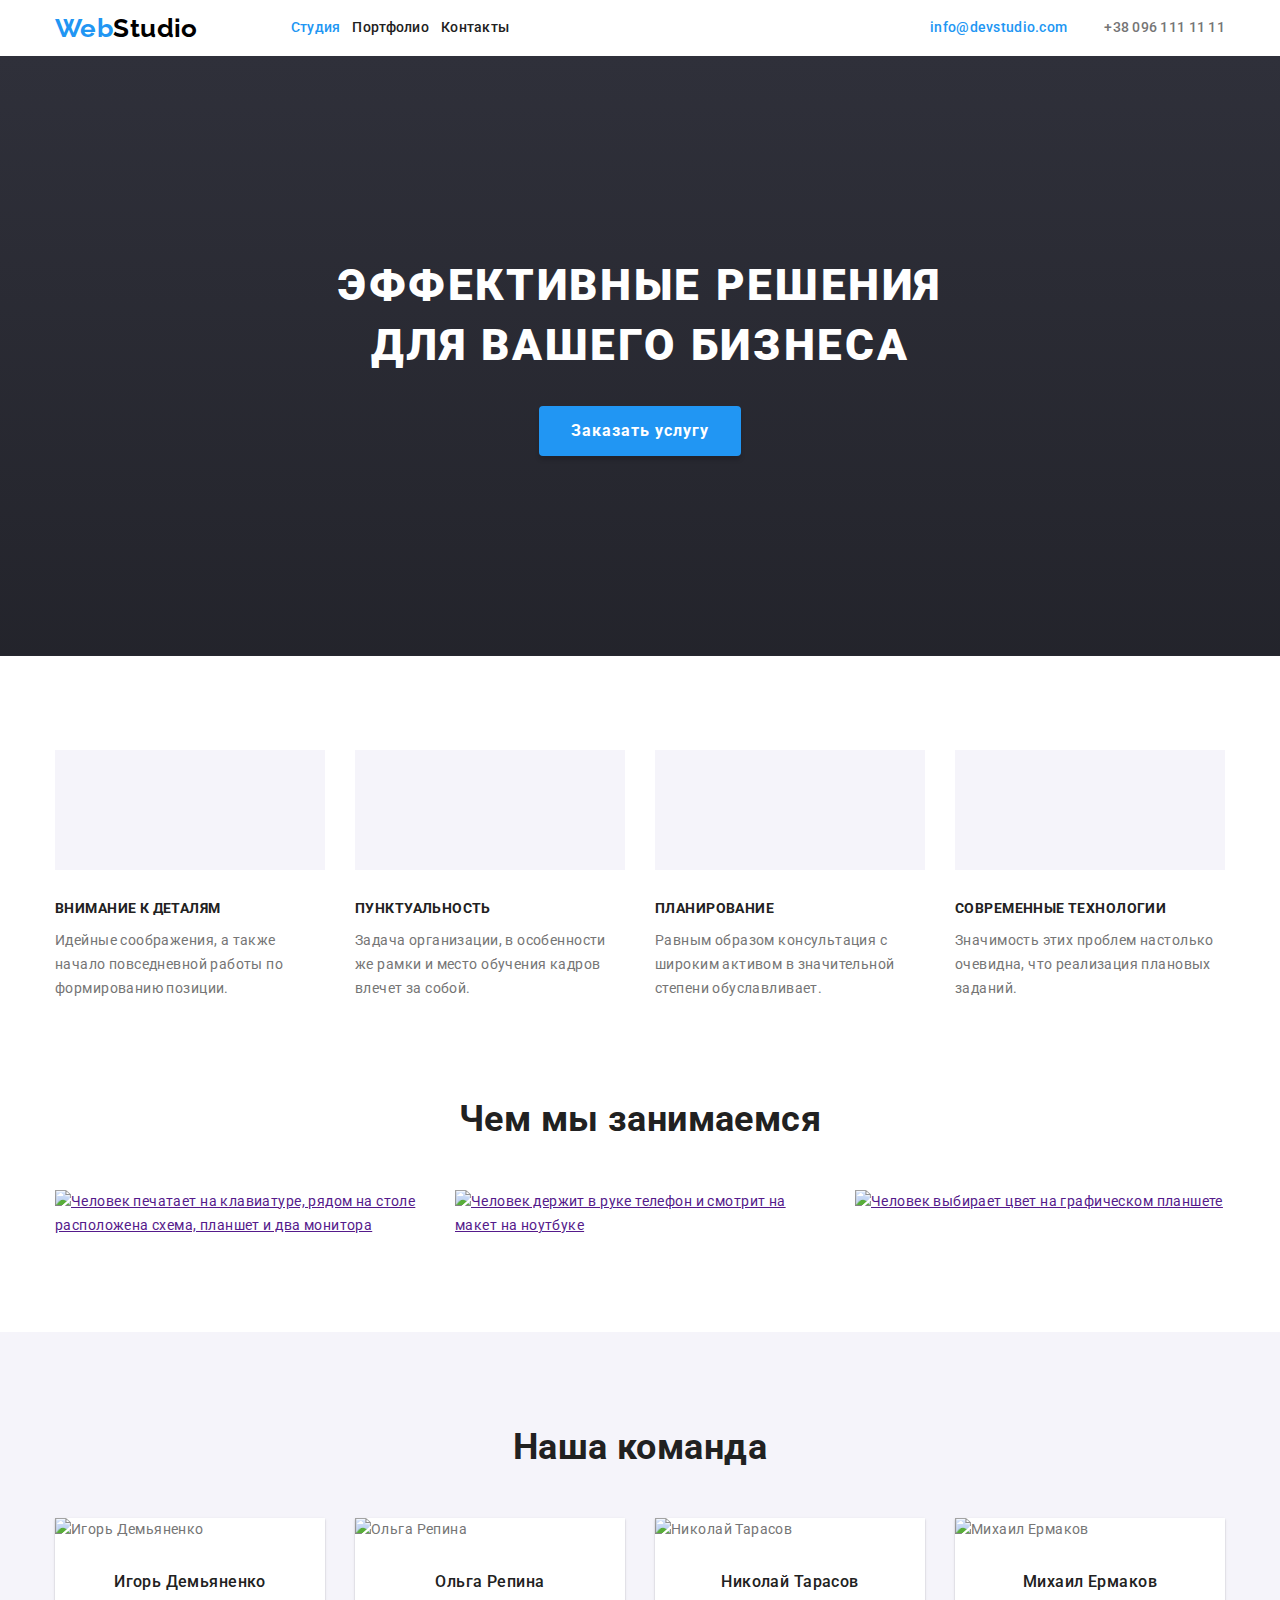
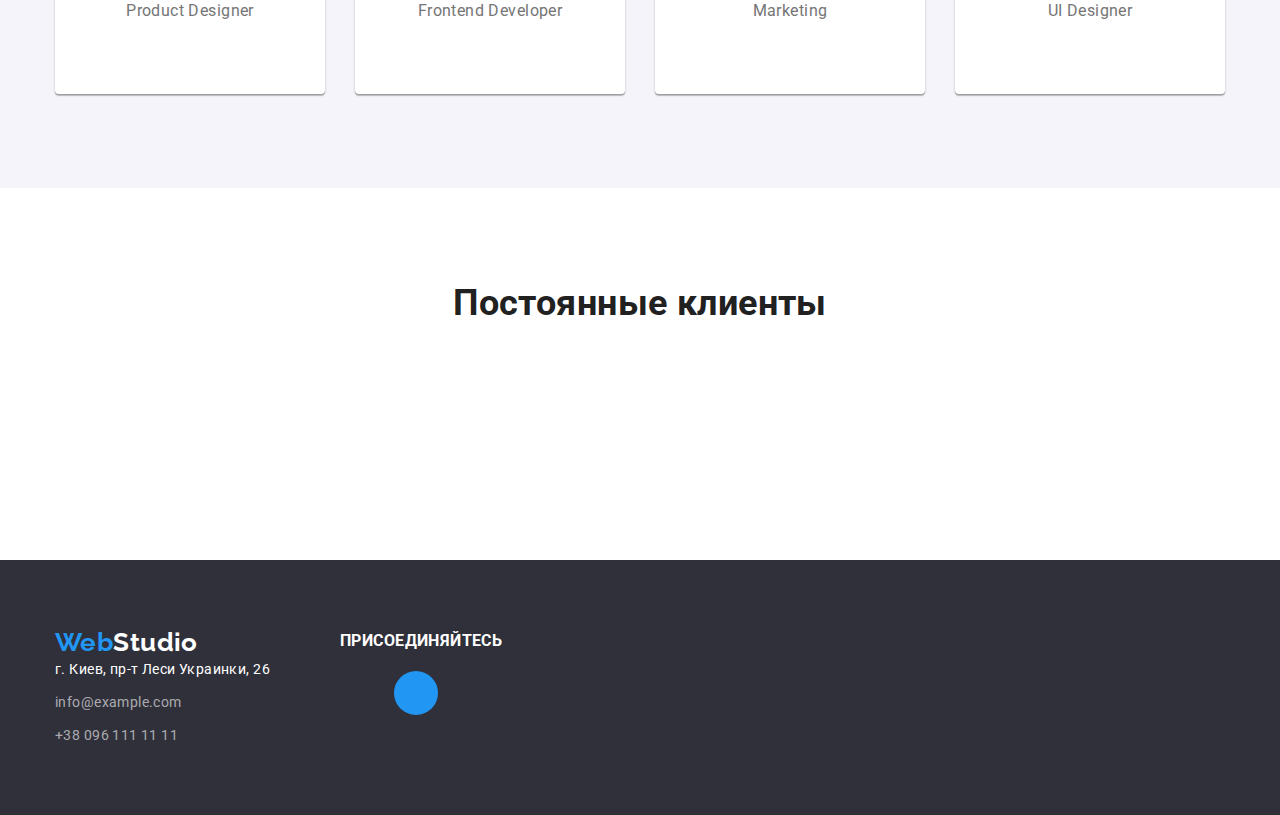
==== index.html @ 3643c411 "Переносит фиксы с 3дз" ====
<!DOCTYPE html>
<html lang="ru">
  <head>
    <meta charset="UTF-8" />
    <meta http-equiv="X-UA-Compatible" content="IE=edge" />
    <meta name="viewport" content="width=device-width, initial-scale=1.0" />
    <title>Главная</title>
    <link rel="preconnect" href="https://fonts.googleapis.com">
    <link rel="preconnect" href="https://fonts.gstatic.com" crossorigin>
    <link href="https://fonts.googleapis.com/css2?family=Raleway:wght@700&family=Roboto:wght@400;500;700;900&display=swap" rel="stylesheet"> 
    <link rel="stylesheet" href="https://cdnjs.cloudflare.com/ajax/libs/modern-normalize/1.1.0/modern-normalize.min.css">
    <link rel="stylesheet" href="./css/styles.css">
  </head>
  <body>
    <!-- Шапка -->
    <header>
      <div class="container">
        <nav class="header-nav v-centered">
          <a class="link logo" href="./">
            Web<span>Studio</span>
          </a>
          <ul class="site-nav v-centered list">
            <li><a class="link current" href="./index.html">Студия</a></li>
            <li><a class="link" href="./portfolio.html">Портфолио</a></li>
            <li><a class="link" href="">Контакты</a></li>
          </ul>

          <ul class="contacts v-centered list">
            <li class="centered current"><svg class="icon current" width="16" height="12"><use href="./images/icons.svg#envelope"></use></svg><a class="link current" href="mailto:info@devstudio.com">info@devstudio.com</a></li>
            <li class="centered"><svg class="icon" width="15" height="12"><use href="./images/icons.svg#smartphone"></use></svg><a class="link" href="tel:+380961111111">+38 096 111 11 11</a></li>
          </ul>
        </nav>
      </div>
    </header>
    <!-- Основная часть -->
    <main>
      <!-- Герой -->
      <section class="section hero">
          <h1 class="hero-title">Эффективные решения <br> для вашего бизнеса</h1>
          <button class="button primary" type="button">Заказать услугу</button>
      </section>
      <!-- Особенности -->
      <section class="section peculiarities">
        <div class="container">
          <h2 class="section-title visually-hidden">Особенности</h2>
          <ul class="list g-centered peculiarities-icons">
            <li class="item centered peculiarities-item"><svg class="icon" width="70" height="70"><use href="./images/icons.svg#antenna1"></use></svg></li>
            <li class="item centered peculiarities-item"><svg class="icon" width="70" height="70"><use href="./images/icons.svg#clock1"></use></svg></li>
            <li class="item centered peculiarities-item"><svg class="icon" width="70" height="70"><use href="./images/icons.svg#diagram1"></use></svg></li>
            <li class="item centered peculiarities-item"><svg class="icon" width="70" height="70"><use href="./images/icons.svg#astronaut1"></use></svg></li>
          </ul>
          <ul class="list g-centered">
            <li class="item peculiarities-item">
              <h3 class="title peculiarities-title">Внимание к деталям</h3>
              <p>Идейные соображения, а также начало повседневной работы по формированию позиции.</p>
            </li>
            <li class="item peculiarities-item">
              <h3 class="title peculiarities-title">Пунктуальность</h3>
              <p>
                Задача организации, в особенности же рамки и место обучения кадров влечет за собой.
              </p>
            </li>
            <li class="item peculiarities-item">
              <h3 class="title peculiarities-title">Планирование</h3>
              <p>
                Равным образом консультация с широким активом в значительной степени обуславливает.
              </p>
            </li>
            <li class="item peculiarities-item">
              <h3 class="title peculiarities-title">Современные технологии</h3>
              <p>Значимость этих проблем настолько очевидна, что реализация плановых заданий.</p>
            </li>
          </ul>
        </div>
      </section>
      <!-- Примеры работ -->
      <section class="section samples">
        <div class="container">
          <h2 class="section-title">Чем мы занимаемся</h2>
          <ul class="list g-centered samples-list">
            <li class="item samples-item">
              <a href="">
                <img class="img"
                  src="./images/work1.jpg"
                  alt="Человек печатает на клавиатуре, рядом на столе расположена схема, планшет и два монитора"
                  width="370"
                />
              </a>
            </li>
            <li class="item samples-item">
              <a href="">
                <img class="img"
                  src="./images/work2.jpg"
                  alt="Человек держит в руке телефон и смотрит на макет на ноутбуке"
                  width="370"
                />
              </a>
            </li>
            <li class="item samples-item">
              <a href="">
                <img class="img"
                  src="./images/work3.jpg"
                  alt="Человек выбирает цвет на графическом планшете"
                  width="370"
                />
              </a>
            </li>
          </ul>
        </div>
      </section>
      <!-- Наша команда -->
      <section class="section command">
        <div class="container">
          <h2 class="section-title">Наша команда</h2>
          <ul class="list g-centered command-list">
            <li class="item command-item">
              <a class="link" href="">
                <img class="img" src="./images/product_designer.jpg" alt="Игорь Демьяненко" width="270" />
                <div class="command-description-container">
                  <h3 class="title command-name">Игорь Демьяненко</h3>
                  <p class="command-role" lang="en">Product Designer</p>
                </div>
              </a>
              <ul class="list g-centered list-social">
                <li class="item-social centered"><svg class="icon" width="20" height="20"><use href="./images/icons.svg#instagram1"></use></svg></li>
                <li class="item-social centered"><svg class="icon" width="20" height="20"><use href="./images/icons.svg#twitter1"></use></svg></li>
                <li class="item-social centered"><svg class="icon" width="20" height="20"><use href="./images/icons.svg#facebook1"></use></svg></li>
                <li class="item-social centered"><svg class="icon" width="20" height="20"><use href="./images/icons.svg#linkedin1"></use></svg></li>
              </ul>
            </li>
            <li class="item command-item">
              <a class="link" href="">
                <img class="img" src="./images/frontend_developer.jpg " alt="Ольга Репина" width="270" />
                <div class="command-description-container">
                  <h3 class="title command-name">Ольга Репина</h3>
                  <p class="command-role" lang="en">Frontend Developer</p>
                </div>
              </a>
              <ul class="list g-centered list-social">
                <li class="item-social centered"><svg class="icon" width="20" height="20"><use href="./images/icons.svg#instagram1"></use></svg></li>
                <li class="item-social centered"><svg class="icon" width="20" height="20"><use href="./images/icons.svg#twitter1"></use></svg></li>
                <li class="item-social centered"><svg class="icon" width="20" height="20"><use href="./images/icons.svg#facebook1"></use></svg></li>
                <li class="item-social centered"><svg class="icon" width="20" height="20"><use href="./images/icons.svg#linkedin1"></use></svg></li>
              </ul>
            </li>
            <li class="item command-item">
              <a class="link" href="">
                <img class="img" src="./images/marketing.jpg" alt="Николай Тарасов" width="270" />
                <div class="command-description-container">
                  <h3 class="title command-name">Николай Тарасов</h3>
                  <p class="command-role" lang="en">Marketing</p>
                </div>
              </a>
              <ul class="list g-centered list-social">
                <li class="item-social centered"><svg class="icon" width="20" height="20"><use href="./images/icons.svg#instagram1"></use></svg></li>
                <li class="item-social centered"><svg class="icon" width="20" height="20"><use href="./images/icons.svg#twitter1"></use></svg></li>
                <li class="item-social centered"><svg class="icon" width="20" height="20"><use href="./images/icons.svg#facebook1"></use></svg></li>
                <li class="item-social centered"><svg class="icon" width="20" height="20"><use href="./images/icons.svg#linkedin1"></use></svg></li>
              </ul>
            </li>
            <li class="item command-item">
              <a class="link" href="">
                <img class="img" src="./images/ui_designer.jpg" alt="Михаил Ермаков" width="270" />
                <div class="command-description-container">
                  <h3 class="title command-name">Михаил Ермаков</h3>
                  <p class="command-role" lang="en">UI Designer</p>
                </div>
              </a>
              <ul class="list g-centered list-social">
                <li class="item-social centered"><svg class="icon" width="20" height="20"><use href="./images/icons.svg#instagram1"></use></svg></li>
                <li class="item-social centered"><svg class="icon" width="20" height="20"><use href="./images/icons.svg#twitter1"></use></svg></li>
                <li class="item-social centered"><svg class="icon" width="20" height="20"><use href="./images/icons.svg#facebook1"></use></svg></li>
                <li class="item-social centered"><svg class="icon" width="20" height="20"><use href="./images/icons.svg#linkedin1"></use></svg></li>
              </ul>
            </li>
          </ul>
        </div>
      </section>
      <!-- Постоянные клиенты -->
      <section class="section">
        <div class="container">
          <h2 class="section-title">Постоянные клиенты</h2>
          <ul class="list g-centered clients-list">
            <li class="item centered clients-item"><svg class="icon" width="106" height="60"><use href="./images/icons.svg#client1"></use></svg></li>
            <li class="item centered clients-item"><svg class="icon" width="106" height="60"><use href="./images/icons.svg#client2"></use></svg></li>
            <li class="item centered clients-item"><svg class="icon" width="106" height="60"><use href="./images/icons.svg#client3"></use></svg></li>
            <li class="item centered clients-item"><svg class="icon" width="106" height="60"><use href="./images/icons.svg#client4"></use></svg></li>
            <li class="item centered clients-item"><svg class="icon" width="106" height="60"><use href="./images/icons.svg#client5"></use></svg></li>
            <li class="item centered clients-item"><svg class="icon" width="106" height="60"><use href="./images/icons.svg#client6"></use></svg></li>
          </ul>
        </div>
      </section>
    </main>
    <!-- Футер -->
    <footer class="footer">
      <div class="container v-centered no-padding">
        <div class="address-block">
        <a class="logo logo-footer link" href="./">
          Web<span>Studio</span>
        </a>
        <address class="address">
          <ul class="list address-list">
            <li class="address-item"><a class="link link-footer-primary" href="https://goo.gl/maps/P5hhrZKVmuoFHLja6" target="_blank" rel="noopener noreferrer">г. Киев, пр-т Леси Украинки, 26</a></li>
            <li class="address-item"><a class="link link-footer" href="mailto:info@example.com">info@example.com</a></li>
            <li class="address-item"><a class="link link-footer" href="tel:+380961111111">+38 096 111 11 11</a></li>
          </ul>
        </address>
      </div>
      <div class="social-block">
        <h3 class="title-social">Присоединяйтесь</h3>
        <ul class="list g-centered list-social">
          <li class="item-social centered"><svg class="icon" width="20" height="20"><use href="./images/icons.svg#instagram1"></use></svg></li>
          <li class="item-social centered current"><svg class="icon" width="20" height="20"><use href="./images/icons.svg#twitter1"></use></svg></li>
          <li class="item-social centered"><svg class="icon" width="20" height="20"><use href="./images/icons.svg#facebook1"></use></svg></li>
          <li class="item-social centered"><svg class="icon" width="20" height="20"><use href="./images/icons.svg#linkedin1"></use></svg></li>
        </ul>
      </div>
      </div>
    </footer>
  </body>
</html>
---- css/styles.css ----
/* Common */

:root {
  --primary-text-color: #757575;
  --accent-color: #2196F3;
  --primary-black-color: #000000;
  --primary-white-color: #ffffff;
  --hero-bg-color: #2F303A;
  --secondary-white-color:#F5F4FA;
  --common-title-color: #212121;
  --header-border-color: #ECECEC;
  --works-border-color: #EEEEEE;
  --footer-color: #2F303A;
  --footer-hyperlink-color:rgba(255, 255, 255, 0.6);

  --logo-font-size:26px;
  --primary-font-size:14px;
  --portfolio-font-size:16px;
  --first-title-size:44px;
  --secondary-title-size:36px;
  --portfolio-title-size:18px;
  --title-line-height:1.17;
}

body {
  background-color: #E5E5E5;
  color: var(--primary-text-color);

  font-family: Roboto, sans-serif;
  font-size: var(--primary-font-size);
  line-height: 1.71;
  font-weight: 400;
  font-style: normal;
  letter-spacing: 0.03em;
  box-sizing: border-box;
}

header {
  background-color: var(--primary-white-color);
}

.visually-hidden {
  position: absolute;
  white-space: nowrap;
  width: 1px;
  height: 1px;
  overflow: hidden;
  border: 0;
  padding: 0;
  clip: rect(0 0 0 0);
  clip-path: inset(50%);
  margin: -1px;
}

.g-centered{
  display: flex;
  justify-content: center;
}

.v-centered{
  display: flex;
  align-items: center;
}

.centered{
  display: flex;
  align-items: center;
  justify-content: center;
}

.list {
  padding: 0;
  margin: 0;
  list-style: none;
}

.img{
  display: block;
}

.container {
  margin-left: auto;
  margin-right: auto;
  width: 1200px;
  padding-left: 15px;
  padding-right: 15px;
}

.link {
  text-decoration: none;
  color: inherit;
  letter-spacing: inherit;
}

p{
  padding: 0;
  margin: 0;
}

.icon{
  fill: currentColor;
}

/* Button */

.button {
  text-decoration: none;
  text-align: center;
  cursor: pointer;
  border: none;
  letter-spacing: inherit;
}

.button.primary {
  color: var(--primary-white-color);
  background-color: var(--accent-color);
}

.button.primary:hover {
  color: var(--common-title-color);
  background-color: var(--secondary-white-color);
}

.button.secondary {
  color: var(--common-title-color);
  background-color: var(--secondary-white-color);
}

.button.secondary:hover {
  color: var(--primary-white-color);
  background-color: var(--accent-color);
}

/* Logo */

.logo {
  font-size: var(--logo-font-size);
  font-family: Raleway;
  font-weight: 700;
  line-height: 1.19;
}

.logo.link {
  color: var(--accent-color);
}

.logo>span {
  color: var(--primary-black-color);
}

/* Site nav */

.header{
  background-color: var(--primary-white-color);
  border-bottom: 1px solid var(--header-border-color);
}

.site-nav{
  margin-left: 93px;
}

.contacts{
  margin-left: auto;
}

.contacts .link{
  margin-left: 10px;
}

.contacts li:hover{
  color: var(--accent-color);
}

.contacts li.current {
  color: var(--accent-color);
}

.contacts li.current:hover {
  color: var(--primary-text-color);
}

.site-nav .link,
.contacts .link{
  display: block;
  padding-top: 20px;
  padding-bottom: 20px;

  font-weight: 500;
  line-height: 1.14;
  letter-spacing: 0.02em;
}

.contacts li + li, .site-nav li + li {
  margin-left: 12px;
}


.site-nav .link{
  color: var(--common-title-color);
}

.contacts .link{
  color: var(--primary-text-color);
  letter-spacing: 0.02em;
}

.header-nav .link:hover,.header-nav .link:focus {
  color: var(--accent-color);
}

.link.current {
  color: var(--accent-color);
}

.site-nav .link.current:hover {
  color: var(--common-title-color);
}

.contacts .link.current:hover {
  color: var(--primary-text-color);
}

/* Section */

.title{
  margin: 0;
}

.section-title {
  margin-top: 0;
  margin-bottom: 50px;

  color: var(--common-title-color);
  font-weight: 700;
  font-size: var(--secondary-title-size);
  line-height: 1.17;
  text-align: center;
  letter-spacing: inherit;
}

.section{
  background-color: var(--primary-white-color);
  margin-top: 0;
  padding: 94px 0;
}

.section .item+.item{
  margin-left: 30px;
}


/* Hero */

.hero{
  padding: 200px 0;
  background-color: var(--hero-bg-color);
  text-align: center;
  background-image: linear-gradient(
    rgba(47, 48, 58, 0.4),
    rgba(0, 0, 0, 0.25)
  ),
  url("../images/hero_img.jpg");
  background-repeat: no-repeat;
  background-position: center;
  background-size: cover;
  box-shadow: 0px 4px 4px rgba(0, 0, 0, 0.25);
}

.hero-title {
  margin: 0 auto 30px auto;
  width: 696px;
  color: var(--primary-white-color);
  font-weight: 900;
  font-size: var(--first-title-size);
  line-height: 1.36;
  letter-spacing: 0.06em;
  text-transform: uppercase;
}

.hero .button{
  padding: 10px 32px;
  font-weight: 700;
  font-size: 16px;
  line-height: 1.87;
  letter-spacing: 0.06em;

  box-shadow: 0px 4px 4px rgba(0, 0, 0, 0.15);
  border-radius: 4px;
}

/* Peculiarities */

.peculiarities{
  padding-bottom: 0;
}

.peculiarities-item{
  width: 270px;
}

.peculiarities-title{
  margin-bottom: 10px;

  color: var(--common-title-color);
  font-weight: 700;
  font-size: var(--primary-font-size);
  line-height: 1.17;
  text-transform: uppercase;
}

.peculiarities-item p{
  padding: 3px 0;
}

.peculiarities-icons>.peculiarities-item{
  background-color: var(--secondary-white-color);
  height: 120px;
  margin-bottom: 30px;
}

.peculiarities-icons .icon{
  fill: var(--common-title-color);
}


/* Samples */

.samples-item{
  width: 370px;
}

/* Command */

.command{
  background-color: var(--secondary-white-color);
}

.command-item{
  width: 270px;
  background-color: var(--primary-white-color);
  box-shadow: 0px 1px 3px rgba(0, 0, 0, 0.12), 0px 1px 1px rgba(0, 0, 0, 0.14), 0px 2px 1px rgba(0, 0, 0, 0.2);
  border-radius: 0px 0px 4px 4px;
}

.command-description-container{
  margin: 30px auto;
}

.command-name{
  margin-bottom: 10px;
  color: var(--common-title-color);
  font-weight: 500;
}

.command-name, .command-role{
  font-size: 16px;
  line-height: 1.19;
  text-align: center;
}

/* Clients */

.clients-item{
  width: 170px;
  height: 92px;
  border: 1px solid var(--svg-social-color);
}

.clients-item:hover{
  border: 1px solid var(--accent-color);
  color: var(--accent-color);
}

/* Footer */

.footer{
  background-color: var(--footer-color);
}

.address-block{
  margin: 60px 0;
}

.address{
  color: var(--primary-white-color);
  font-style: inherit;
}

.address-item:not(:last-child) {  
  margin-bottom: 9px;
}

.link-footer{
  color: var(--footer-hyperlink-color);
  letter-spacing: inherit;
}

.link-footer:hover,.link-footer:focus {
  color: var(--accent-color);
}

.logo-footer{
  display: block;
}

.logo-footer>span{
  color: var(--primary-white-color);
}

.social-block{
  margin: 72px 0 100px 70px;
}

/* Portfolio */

/* Works */

.works-nav{
  margin-bottom: 50px;
}

.works-nav-item + .works-nav-item {
  margin-left: 8px;
}

.works-nav .button {
  padding: 6px 22px;
  font-weight: 500;
  font-size: var(--portfolio-font-size);
  line-height: 1.62;
}

.works-nav .button:hover,.works-nav .button:focus {
  box-shadow: 0px 3px 1px rgba(0, 0, 0, 0.1), 0px 1px 2px rgba(0, 0, 0, 0.08), 0px 2px 2px rgba(0, 0, 0, 0.12);
  border-radius: 4px;
}

.works-list{
  display: flex;
  flex-wrap: wrap;
  margin: -15px;
}

.works-sample{
  margin: 15px;
  width: 370px;
  border-bottom: 1px solid var(--primary-text-color);
}

.works-sample:hover{
  box-shadow: 0px 1px 1px rgba(0, 0, 0, 0.12), 0px 4px 4px rgba(0, 0, 0, 0.06), 1px 4px 6px rgba(0, 0, 0, 0.16);
}

.works-description-container{
  padding: 20px 24px;
  border: 1px solid var(--works-border-color);
}

.works-name {
  margin: 0;
  color: var(--common-title-color);
  font-weight: 700;
  font-size: var(--portfolio-title-size);
  line-height: 2;
  letter-spacing: 0.06em;
}

.works-type{
  color: var(--primary-text-color);
  font-size: var(--portfolio-font-size);
  line-height: 1.88;
  letter-spacing: inherit;
}

/* Social */

.title-social{
  font-size: (--primary-font-size);
  font-weight: 700;
  line-height: 1.14;
  text-transform: uppercase;
  color: var(--primary-white-color);
  margin-top: 0;
  margin-bottom: 20px;
}

.item-social+.item-social{
  margin-left: 10px;
}

.item-social{
  width: 44px;
  height: 44px;
  border-radius: 50%;
}

.footer .item-social{
  background-color: var(--svg-footer-color);
  color: var(--primary-white-color);
}

.command .item-social{
  color: var(--svg-social-color);
}

.item-social:hover{
  background: var(--accent-color);
  color: var(--primary-white-color);
}

.item-social.current{
  background: var(--accent-color);
}

.item-social.current:hover{
  background: var(--svg-footer-color);
}
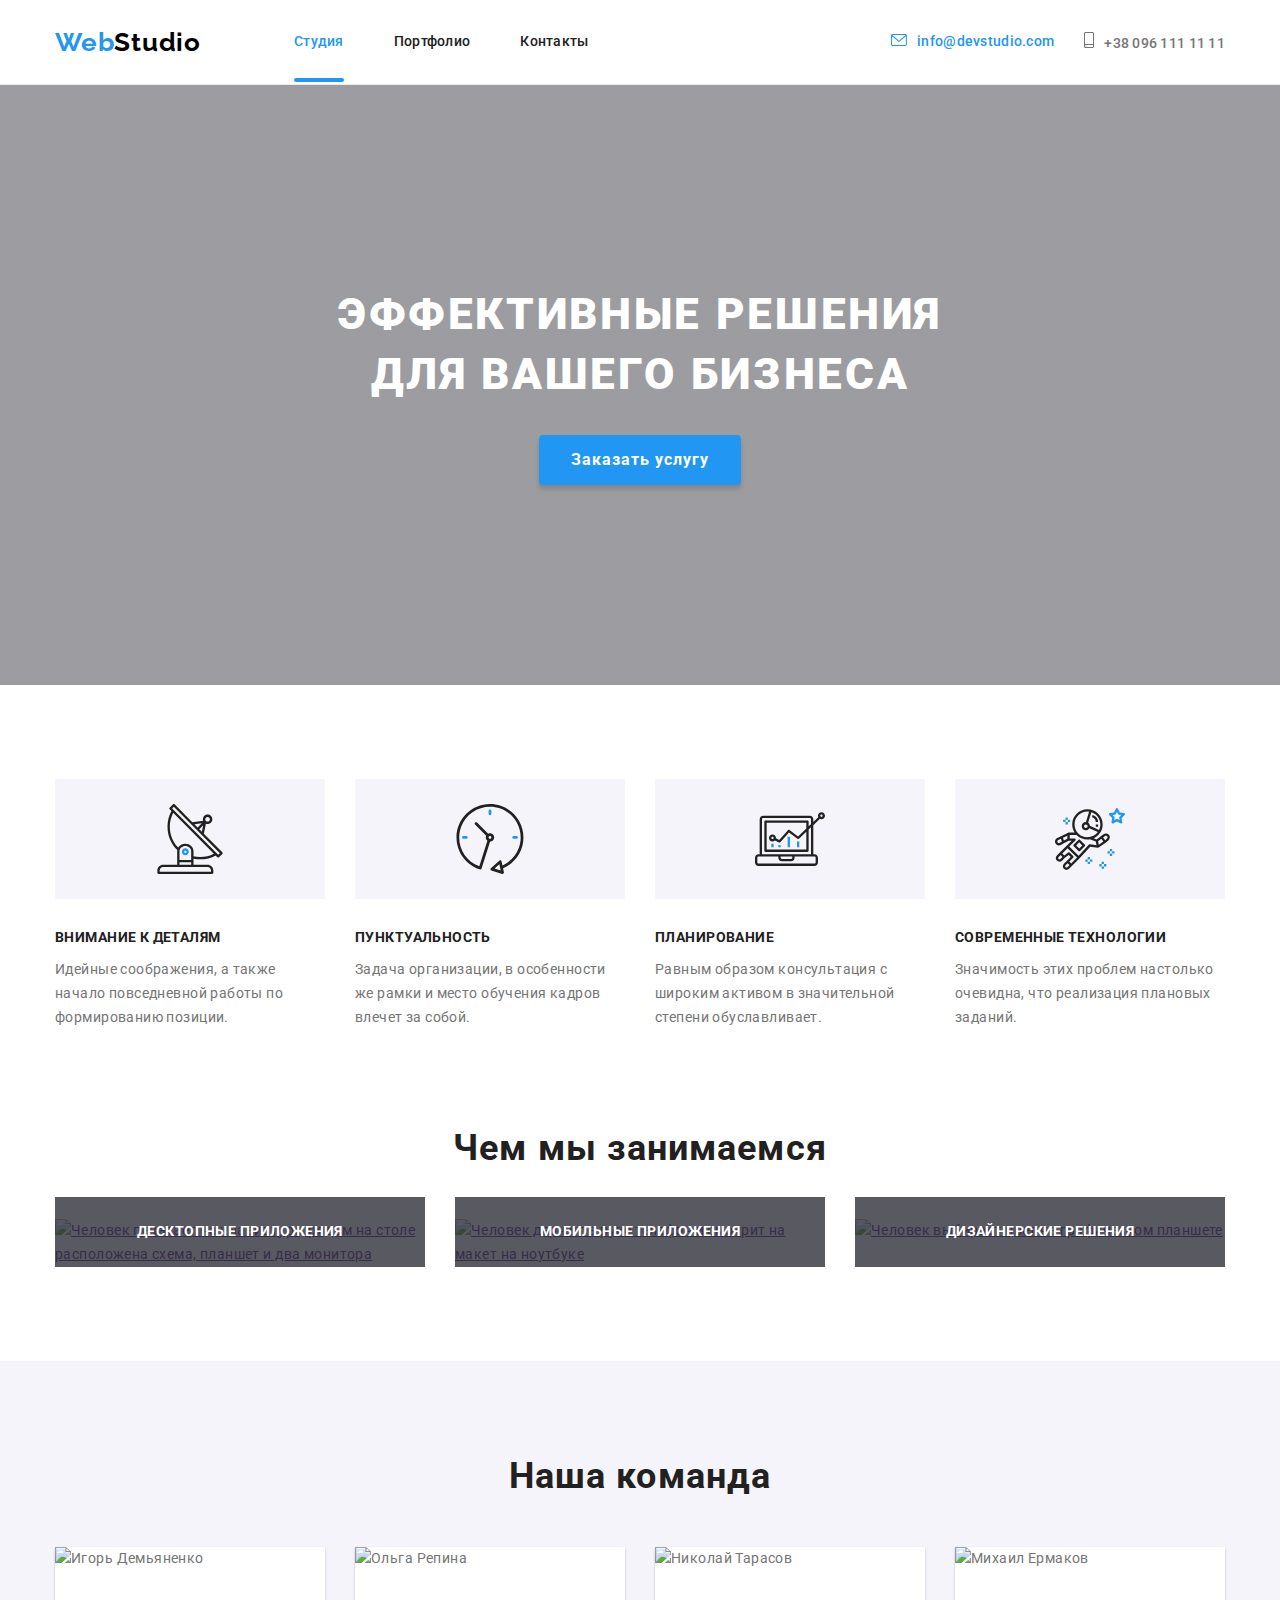
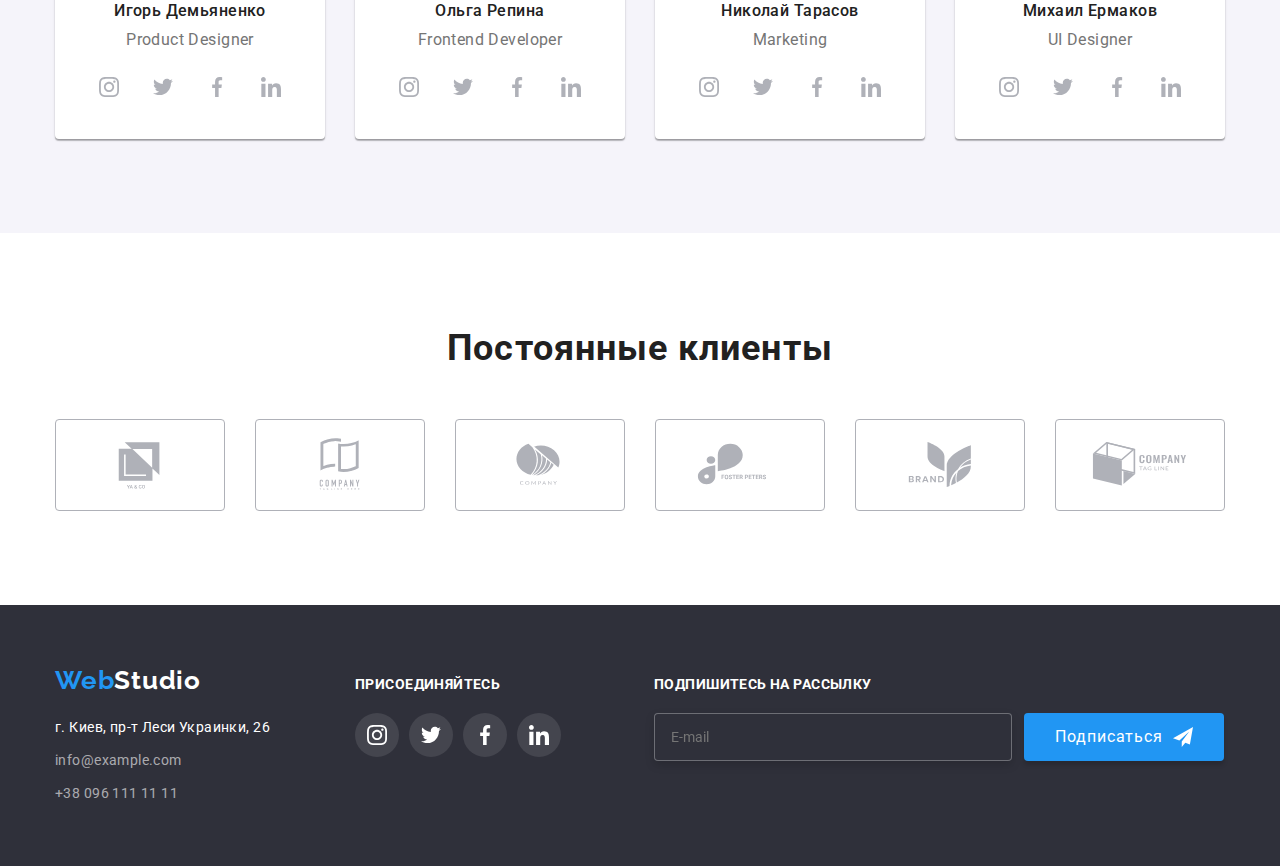
==== commit 81e4d93d: "Добавляет форму модального окна" ====
--- a/index.html
+++ b/index.html
@@ -5,29 +5,58 @@
     <meta http-equiv="X-UA-Compatible" content="IE=edge" />
     <meta name="viewport" content="width=device-width, initial-scale=1.0" />
     <title>Главная</title>
-    <link rel="preconnect" href="https://fonts.googleapis.com">
-    <link rel="preconnect" href="https://fonts.gstatic.com" crossorigin>
-    <link href="https://fonts.googleapis.com/css2?family=Raleway:wght@700&family=Roboto:wght@400;500;700;900&display=swap" rel="stylesheet"> 
-    <link rel="stylesheet" href="https://cdnjs.cloudflare.com/ajax/libs/modern-normalize/1.1.0/modern-normalize.min.css">
-    <link rel="stylesheet" href="./css/styles.css">
+    <link rel="preconnect" href="https://fonts.googleapis.com" />
+    <link rel="preconnect" href="https://fonts.gstatic.com" crossorigin />
+    <link
+      href="https://fonts.googleapis.com/css2?family=Raleway:wght@700&family=Roboto:wght@400;500;700;900&display=swap"
+      rel="stylesheet"
+    />
+    <link
+      rel="stylesheet"
+      href="https://cdnjs.cloudflare.com/ajax/libs/modern-normalize/1.1.0/modern-normalize.min.css"
+    />
+    <link rel="stylesheet" href="./css/styles.css" />
+    <link rel="stylesheet" href="./css/modal.css" />
   </head>
   <body>
     <!-- Шапка -->
-    <header>
+    <header class="header">
       <div class="container">
         <nav class="header-nav v-centered">
-          <a class="link logo" href="./">
-            Web<span>Studio</span>
-          </a>
+          <a class="link logo" href="./"> Web<span>Studio</span> </a>
           <ul class="site-nav v-centered list">
-            <li><a class="link current" href="./index.html">Студия</a></li>
-            <li><a class="link" href="./portfolio.html">Портфолио</a></li>
-            <li><a class="link" href="">Контакты</a></li>
+            <li class="site-nav-item">
+              <a class="link site-nav-link current" href="./index.html"
+                >Студия</a
+              >
+            </li>
+            <li class="site-nav-item">
+              <a class="link site-nav-link" href="./portfolio.html"
+                >Портфолио</a
+              >
+            </li>
+            <li class="site-nav-item">
+              <a class="link site-nav-link" href="">Контакты</a>
+            </li>
           </ul>
 
           <ul class="contacts v-centered list">
-            <li class="centered current"><svg class="icon current" width="16" height="12"><use href="./images/icons.svg#envelope"></use></svg><a class="link current" href="mailto:info@devstudio.com">info@devstudio.com</a></li>
-            <li class="centered"><svg class="icon" width="15" height="12"><use href="./images/icons.svg#smartphone"></use></svg><a class="link" href="tel:+380961111111">+38 096 111 11 11</a></li>
+            <li class="centered current">
+              <a
+                class="link contacts-link current"
+                href="mailto:info@devstudio.com"
+                ><svg class="icon current" width="16" height="12">
+                  <use href="./images/icons.svg#envelope"></use></svg
+                ><span>info@devstudio.com</span></a
+              >
+            </li>
+            <li class="centered">
+              <a class="link contacts-link" href="tel:+380961111111"
+                ><svg class="icon" width="10" height="16">
+                  <use href="./images/icons.svg#smartphone"></use></svg
+                ><span>+38 096 111 11 11</span></a
+              >
+            </li>
           </ul>
         </nav>
       </div>
@@ -36,39 +65,66 @@
     <main>
       <!-- Герой -->
       <section class="section hero">
-          <h1 class="hero-title">Эффективные решения <br> для вашего бизнеса</h1>
-          <button class="button primary" type="button">Заказать услугу</button>
+        <h1 class="hero-title">
+          Эффективные решения <br />
+          для вашего бизнеса
+        </h1>
+        <button class="button primary" type="button" data-modal-open>
+          Заказать услугу
+        </button>
       </section>
       <!-- Особенности -->
       <section class="section peculiarities">
         <div class="container">
           <h2 class="section-title visually-hidden">Особенности</h2>
-          <ul class="list g-centered peculiarities-icons">
-            <li class="item centered peculiarities-item"><svg class="icon" width="70" height="70"><use href="./images/icons.svg#antenna1"></use></svg></li>
-            <li class="item centered peculiarities-item"><svg class="icon" width="70" height="70"><use href="./images/icons.svg#clock1"></use></svg></li>
-            <li class="item centered peculiarities-item"><svg class="icon" width="70" height="70"><use href="./images/icons.svg#diagram1"></use></svg></li>
-            <li class="item centered peculiarities-item"><svg class="icon" width="70" height="70"><use href="./images/icons.svg#astronaut1"></use></svg></li>
-          </ul>
           <ul class="list g-centered">
             <li class="item peculiarities-item">
-              <h3 class="title peculiarities-title">Внимание к деталям</h3>
-              <p>Идейные соображения, а также начало повседневной работы по формированию позиции.</p>
+              <div class="item centered peculiarities-icon-container">
+                <svg class="icon" width="70" height="70">
+                  <use href="./images/icons.svg#antenna1"></use>
+                </svg>
+              </div>
+              <h3 class="peculiarities-title">Внимание к деталям</h3>
+              <p>
+                Идейные соображения, а также начало повседневной работы по
+                формированию позиции.
+              </p>
             </li>
             <li class="item peculiarities-item">
-              <h3 class="title peculiarities-title">Пунктуальность</h3>
+              <div class="item centered peculiarities-icon-container">
+                <svg class="icon" width="70" height="70">
+                  <use href="./images/icons.svg#clock1"></use>
+                </svg>
+              </div>
+              <h3 class="peculiarities-title">Пунктуальность</h3>
               <p>
-                Задача организации, в особенности же рамки и место обучения кадров влечет за собой.
+                Задача организации, в особенности же рамки и место обучения
+                кадров влечет за собой.
               </p>
             </li>
             <li class="item peculiarities-item">
-              <h3 class="title peculiarities-title">Планирование</h3>
+              <div class="item centered peculiarities-icon-container">
+                <svg class="icon" width="70" height="70">
+                  <use href="./images/icons.svg#diagram1"></use>
+                </svg>
+              </div>
+              <h3 class="peculiarities-title">Планирование</h3>
               <p>
-                Равным образом консультация с широким активом в значительной степени обуславливает.
+                Равным образом консультация с широким активом в значительной
+                степени обуславливает.
               </p>
             </li>
             <li class="item peculiarities-item">
-              <h3 class="title peculiarities-title">Современные технологии</h3>
-              <p>Значимость этих проблем настолько очевидна, что реализация плановых заданий.</p>
+              <div class="item centered peculiarities-icon-container">
+                <svg class="icon" width="70" height="70">
+                  <use href="./images/icons.svg#astronaut1"></use>
+                </svg>
+              </div>
+              <h3 class="peculiarities-title">Современные технологии</h3>
+              <p>
+                Значимость этих проблем настолько очевидна, что реализация
+                плановых заданий.
+              </p>
             </li>
           </ul>
         </div>
@@ -80,29 +136,41 @@
           <ul class="list g-centered samples-list">
             <li class="item samples-item">
               <a href="">
-                <img class="img"
+                <img
+                  class="img"
                   src="./images/work1.jpg"
                   alt="Человек печатает на клавиатуре, рядом на столе расположена схема, планшет и два монитора"
                   width="370"
                 />
+                <div class="samples-description-container">
+                  <h3 class="samples-title">Десктопные приложения</h3>
+                </div>
               </a>
             </li>
             <li class="item samples-item">
               <a href="">
-                <img class="img"
+                <img
+                  class="img"
                   src="./images/work2.jpg"
                   alt="Человек держит в руке телефон и смотрит на макет на ноутбуке"
                   width="370"
                 />
+                <div class="samples-description-container">
+                  <h3 class="samples-title">Мобильные приложения</h3>
+                </div>
               </a>
             </li>
             <li class="item samples-item">
               <a href="">
-                <img class="img"
+                <img
+                  class="img"
                   src="./images/work3.jpg"
                   alt="Человек выбирает цвет на графическом планшете"
                   width="370"
                 />
+                <div class="samples-description-container">
+                  <h3 class="samples-title">Дизайнерские решения</h3>
+                </div>
               </a>
             </li>
           </ul>
@@ -114,64 +182,156 @@
           <h2 class="section-title">Наша команда</h2>
           <ul class="list g-centered command-list">
             <li class="item command-item">
-              <a class="link" href="">
-                <img class="img" src="./images/product_designer.jpg" alt="Игорь Демьяненко" width="270" />
-                <div class="command-description-container">
-                  <h3 class="title command-name">Игорь Демьяненко</h3>
-                  <p class="command-role" lang="en">Product Designer</p>
-                </div>
-              </a>
-              <ul class="list g-centered list-social">
-                <li class="item-social centered"><svg class="icon" width="20" height="20"><use href="./images/icons.svg#instagram1"></use></svg></li>
-                <li class="item-social centered"><svg class="icon" width="20" height="20"><use href="./images/icons.svg#twitter1"></use></svg></li>
-                <li class="item-social centered"><svg class="icon" width="20" height="20"><use href="./images/icons.svg#facebook1"></use></svg></li>
-                <li class="item-social centered"><svg class="icon" width="20" height="20"><use href="./images/icons.svg#linkedin1"></use></svg></li>
-              </ul>
+              <img
+                class="img"
+                src="./images/product_designer.jpg"
+                alt="Игорь Демьяненко"
+                width="270"
+              />
+              <div class="command-description-container">
+                <h3 class="command-name">Игорь Демьяненко</h3>
+                <p class="command-role" lang="en">Product Designer</p>
+                <ul class="list g-centered">
+                  <li class="item-social">
+                    <a class="link link-social centered" href=""
+                      ><svg class="icon" width="20" height="20">
+                        <use href="./images/icons.svg#instagram1"></use></svg
+                    ></a>
+                  </li>
+                  <li class="item-social">
+                    <a class="link link-social centered" href=""
+                      ><svg class="icon" width="20" height="20">
+                        <use href="./images/icons.svg#twitter1"></use></svg
+                    ></a>
+                  </li>
+                  <li class="item-social">
+                    <a class="link link-social centered" href=""
+                      ><svg class="icon" width="20" height="20">
+                        <use href="./images/icons.svg#facebook1"></use></svg
+                    ></a>
+                  </li>
+                  <li class="item-social">
+                    <a class="link link-social centered" href=""
+                      ><svg class="icon" width="20" height="20">
+                        <use href="./images/icons.svg#linkedin1"></use></svg
+                    ></a>
+                  </li>
+                </ul>
+              </div>
             </li>
             <li class="item command-item">
-              <a class="link" href="">
-                <img class="img" src="./images/frontend_developer.jpg " alt="Ольга Репина" width="270" />
-                <div class="command-description-container">
-                  <h3 class="title command-name">Ольга Репина</h3>
-                  <p class="command-role" lang="en">Frontend Developer</p>
-                </div>
-              </a>
-              <ul class="list g-centered list-social">
-                <li class="item-social centered"><svg class="icon" width="20" height="20"><use href="./images/icons.svg#instagram1"></use></svg></li>
-                <li class="item-social centered"><svg class="icon" width="20" height="20"><use href="./images/icons.svg#twitter1"></use></svg></li>
-                <li class="item-social centered"><svg class="icon" width="20" height="20"><use href="./images/icons.svg#facebook1"></use></svg></li>
-                <li class="item-social centered"><svg class="icon" width="20" height="20"><use href="./images/icons.svg#linkedin1"></use></svg></li>
-              </ul>
+              <img
+                class="img"
+                src="./images/frontend_developer.jpg "
+                alt="Ольга Репина"
+                width="270"
+              />
+              <div class="command-description-container">
+                <h3 class="command-name">Ольга Репина</h3>
+                <p class="command-role" lang="en">Frontend Developer</p>
+                <ul class="list g-centered">
+                  <li class="item-social">
+                    <a class="link link-social centered" href=""
+                      ><svg class="icon" width="20" height="20">
+                        <use href="./images/icons.svg#instagram1"></use></svg
+                    ></a>
+                  </li>
+                  <li class="item-social">
+                    <a class="link link-social centered" href=""
+                      ><svg class="icon" width="20" height="20">
+                        <use href="./images/icons.svg#twitter1"></use></svg
+                    ></a>
+                  </li>
+                  <li class="item-social">
+                    <a class="link link-social centered" href=""
+                      ><svg class="icon" width="20" height="20">
+                        <use href="./images/icons.svg#facebook1"></use></svg
+                    ></a>
+                  </li>
+                  <li class="item-social">
+                    <a class="link link-social centered" href=""
+                      ><svg class="icon" width="20" height="20">
+                        <use href="./images/icons.svg#linkedin1"></use></svg
+                    ></a>
+                  </li>
+                </ul>
+              </div>
             </li>
             <li class="item command-item">
-              <a class="link" href="">
-                <img class="img" src="./images/marketing.jpg" alt="Николай Тарасов" width="270" />
-                <div class="command-description-container">
-                  <h3 class="title command-name">Николай Тарасов</h3>
-                  <p class="command-role" lang="en">Marketing</p>
-                </div>
-              </a>
-              <ul class="list g-centered list-social">
-                <li class="item-social centered"><svg class="icon" width="20" height="20"><use href="./images/icons.svg#instagram1"></use></svg></li>
-                <li class="item-social centered"><svg class="icon" width="20" height="20"><use href="./images/icons.svg#twitter1"></use></svg></li>
-                <li class="item-social centered"><svg class="icon" width="20" height="20"><use href="./images/icons.svg#facebook1"></use></svg></li>
-                <li class="item-social centered"><svg class="icon" width="20" height="20"><use href="./images/icons.svg#linkedin1"></use></svg></li>
-              </ul>
+              <img
+                class="img"
+                src="./images/marketing.jpg"
+                alt="Николай Тарасов"
+                width="270"
+              />
+              <div class="command-description-container">
+                <h3 class="command-name">Николай Тарасов</h3>
+                <p class="command-role" lang="en">Marketing</p>
+                <ul class="list g-centered">
+                  <li class="item-social">
+                    <a class="link link-social centered" href=""
+                      ><svg class="icon" width="20" height="20">
+                        <use href="./images/icons.svg#instagram1"></use></svg
+                    ></a>
+                  </li>
+                  <li class="item-social">
+                    <a class="link link-social centered" href=""
+                      ><svg class="icon" width="20" height="20">
+                        <use href="./images/icons.svg#twitter1"></use></svg
+                    ></a>
+                  </li>
+                  <li class="item-social">
+                    <a class="link link-social centered" href=""
+                      ><svg class="icon" width="20" height="20">
+                        <use href="./images/icons.svg#facebook1"></use></svg
+                    ></a>
+                  </li>
+                  <li class="item-social">
+                    <a class="link link-social centered" href=""
+                      ><svg class="icon" width="20" height="20">
+                        <use href="./images/icons.svg#linkedin1"></use></svg
+                    ></a>
+                  </li>
+                </ul>
+              </div>
             </li>
             <li class="item command-item">
-              <a class="link" href="">
-                <img class="img" src="./images/ui_designer.jpg" alt="Михаил Ермаков" width="270" />
-                <div class="command-description-container">
-                  <h3 class="title command-name">Михаил Ермаков</h3>
-                  <p class="command-role" lang="en">UI Designer</p>
-                </div>
-              </a>
-              <ul class="list g-centered list-social">
-                <li class="item-social centered"><svg class="icon" width="20" height="20"><use href="./images/icons.svg#instagram1"></use></svg></li>
-                <li class="item-social centered"><svg class="icon" width="20" height="20"><use href="./images/icons.svg#twitter1"></use></svg></li>
-                <li class="item-social centered"><svg class="icon" width="20" height="20"><use href="./images/icons.svg#facebook1"></use></svg></li>
-                <li class="item-social centered"><svg class="icon" width="20" height="20"><use href="./images/icons.svg#linkedin1"></use></svg></li>
-              </ul>
+              <img
+                class="img"
+                src="./images/ui_designer.jpg"
+                alt="Михаил Ермаков"
+                width="270"
+              />
+              <div class="command-description-container">
+                <h3 class="command-name">Михаил Ермаков</h3>
+                <p class="command-role" lang="en">UI Designer</p>
+                <ul class="list g-centered">
+                  <li class="item-social">
+                    <a class="link link-social centered" href=""
+                      ><svg class="icon" width="20" height="20">
+                        <use href="./images/icons.svg#instagram1"></use></svg
+                    ></a>
+                  </li>
+                  <li class="item-social">
+                    <a class="link link-social centered" href=""
+                      ><svg class="icon" width="20" height="20">
+                        <use href="./images/icons.svg#twitter1"></use></svg
+                    ></a>
+                  </li>
+                  <li class="item-social">
+                    <a class="link link-social centered" href=""
+                      ><svg class="icon" width="20" height="20">
+                        <use href="./images/icons.svg#facebook1"></use></svg
+                    ></a>
+                  </li>
+                  <li class="item-social">
+                    <a class="link link-social centered" href=""
+                      ><svg class="icon" width="20" height="20">
+                        <use href="./images/icons.svg#linkedin1"></use></svg
+                    ></a>
+                  </li>
+                </ul>
+              </div>
             </li>
           </ul>
         </div>
@@ -181,41 +341,220 @@
         <div class="container">
           <h2 class="section-title">Постоянные клиенты</h2>
           <ul class="list g-centered clients-list">
-            <li class="item centered clients-item"><svg class="icon" width="106" height="60"><use href="./images/icons.svg#client1"></use></svg></li>
-            <li class="item centered clients-item"><svg class="icon" width="106" height="60"><use href="./images/icons.svg#client2"></use></svg></li>
-            <li class="item centered clients-item"><svg class="icon" width="106" height="60"><use href="./images/icons.svg#client3"></use></svg></li>
-            <li class="item centered clients-item"><svg class="icon" width="106" height="60"><use href="./images/icons.svg#client4"></use></svg></li>
-            <li class="item centered clients-item"><svg class="icon" width="106" height="60"><use href="./images/icons.svg#client5"></use></svg></li>
-            <li class="item centered clients-item"><svg class="icon" width="106" height="60"><use href="./images/icons.svg#client6"></use></svg></li>
+            <li class="item">
+              <a class="link clients-link centered" href=""
+                ><svg class="icon" width="106" height="60">
+                  <use href="./images/icons.svg#client1"></use></svg
+              ></a>
+            </li>
+            <li class="item">
+              <a class="link clients-link centered" href=""
+                ><svg class="icon" width="106" height="60">
+                  <use href="./images/icons.svg#client2"></use></svg
+              ></a>
+            </li>
+            <li class="item">
+              <a class="link clients-link centered" href=""
+                ><svg class="icon" width="106" height="60">
+                  <use href="./images/icons.svg#client3"></use></svg
+              ></a>
+            </li>
+            <li class="item">
+              <a class="link clients-link centered" href=""
+                ><svg class="icon" width="106" height="60">
+                  <use href="./images/icons.svg#client4"></use></svg
+              ></a>
+            </li>
+            <li class="item">
+              <a class="link clients-link centered" href=""
+                ><svg class="icon" width="106" height="60">
+                  <use href="./images/icons.svg#client5"></use></svg
+              ></a>
+            </li>
+            <li class="item">
+              <a class="link clients-link centered" href=""
+                ><svg class="icon" width="106" height="60">
+                  <use href="./images/icons.svg#client6"></use></svg
+              ></a>
+            </li>
           </ul>
         </div>
       </section>
     </main>
     <!-- Футер -->
     <footer class="footer">
-      <div class="container v-centered no-padding">
+      <div class="container v-centered">
         <div class="address-block">
-        <a class="logo logo-footer link" href="./">
-          Web<span>Studio</span>
-        </a>
-        <address class="address">
-          <ul class="list address-list">
-            <li class="address-item"><a class="link link-footer-primary" href="https://goo.gl/maps/P5hhrZKVmuoFHLja6" target="_blank" rel="noopener noreferrer">г. Киев, пр-т Леси Украинки, 26</a></li>
-            <li class="address-item"><a class="link link-footer" href="mailto:info@example.com">info@example.com</a></li>
-            <li class="address-item"><a class="link link-footer" href="tel:+380961111111">+38 096 111 11 11</a></li>
-          </ul>
-        </address>
+          <a class="logo logo-footer link" href="./">
+            Web<span>Studio</span>
+          </a>
+          <address class="address">
+            <ul class="list address-list">
+              <li class="address-item">
+                <a
+                  class="link link-footer-primary"
+                  href="https://goo.gl/maps/P5hhrZKVmuoFHLja6"
+                  target="_blank"
+                  rel="noopener noreferrer"
+                  >г. Киев, пр-т Леси Украинки, 26</a
+                >
+              </li>
+              <li class="address-item">
+                <a class="link link-footer" href="mailto:info@example.com"
+                  >info@example.com</a
+                >
+              </li>
+              <li class="address-item">
+                <a class="link link-footer" href="tel:+380961111111"
+                  >+38 096 111 11 11</a
+                >
+              </li>
+            </ul>
+          </address>
+        </div>
+        <div class="social-block">
+          <h3 class="title-social">Присоединяйтесь</h3>
+          <ul class="list g-centered">
+            <li class="item-social">
+              <a class="link link-social centered" href=""
+                ><svg class="icon" width="20" height="20">
+                  <use href="./images/icons.svg#instagram1"></use></svg
+              ></a>
+            </li>
+            <li class="item-social">
+              <a class="link link-social centered" href=""
+                ><svg class="icon" width="20" height="20">
+                  <use href="./images/icons.svg#twitter1"></use></svg
+              ></a>
+            </li>
+            <li class="item-social">
+              <a class="link link-social centered" href=""
+                ><svg class="icon" width="20" height="20">
+                  <use href="./images/icons.svg#facebook1"></use></svg
+              ></a>
+            </li>
+            <li class="item-social">
+              <a class="link link-social centered" href=""
+                ><svg class="icon" width="20" height="20">
+                  <use href="./images/icons.svg#linkedin1"></use></svg
+              ></a>
+            </li>
+          </ul>
+        </div>
+        <form class="subscribe-form" method="get">
+          <h3 class="title-social">Подпишитесь на рассылку</h3>
+          <span class="subscribe-wrapper">
+            <input class="subscribe-input" type="email" placeholder="E-mail" />
+            <button class="subscribe-button button" type="submit">
+              Подписаться<svg
+                class="subscribe-icon icon"
+                width="20"
+                height="20"
+              >
+                <use href="./images/icons.svg#icon_send"></use>
+              </svg>
+            </button>
+          </span>
+        </form>
       </div>
-      <div class="social-block">
-        <h3 class="title-social">Присоединяйтесь</h3>
-        <ul class="list g-centered list-social">
-          <li class="item-social centered"><svg class="icon" width="20" height="20"><use href="./images/icons.svg#instagram1"></use></svg></li>
-          <li class="item-social centered current"><svg class="icon" width="20" height="20"><use href="./images/icons.svg#twitter1"></use></svg></li>
-          <li class="item-social centered"><svg class="icon" width="20" height="20"><use href="./images/icons.svg#facebook1"></use></svg></li>
-          <li class="item-social centered"><svg class="icon" width="20" height="20"><use href="./images/icons.svg#linkedin1"></use></svg></li>
-        </ul>
-      </div>
+      <!-- Backdrop -->
+      <div class="backdrop is-hidden" data-modal>
+        <div class="modal">
+          <div class="modal-container">
+            <button class="button modal-close-button centered" data-modal-close>
+              <svg class="icon" width="18" height="18">
+                <use href="./images/icons.svg#close"></use>
+              </svg>
+            </button>
+            <form action="#" class="modal-form">
+              <p class="modal-form-head">
+                Оставьте свои данные, мы вам перезвоним
+              </p>
+
+              <label class="modal-form-label"
+                >Имя
+                <span class="modal-form-wrapper">
+                  <input
+                    type="text"
+                    class="modal-form-input"
+                    name="user-name"
+                    minlength="2"
+                    pattern="[a-zA-Zа-яёА-ЯЁ]+"
+                    title="Имя должно содержать символы кириллицы или латиницы"
+                    required
+                  />
+                  <svg class="modal-form-icon icon" width="18" height="18">
+                    <use href="./images/icons.svg#person"></use>
+                  </svg>
+                </span>
+              </label>
+
+              <label class="modal-form-label"
+                >Телефон
+                <span class="modal-form-wrapper">
+                  <input
+                    type="tel"
+                    class="modal-form-input"
+                    name="user-tel"
+                    title="Телефон должен быть формата 0991110000"
+                    pattern="[0-9]{10}"
+                    required
+                  />
+                  <svg class="modal-form-icon icon" width="18" height="18">
+                    <use href="./images/icons.svg#phone"></use>
+                  </svg>
+                </span>
+              </label>
+
+              <label class="modal-form-label"
+                >Почта
+                <span class="modal-form-wrapper">
+                  <input
+                    type="mail"
+                    class="modal-form-input"
+                    name="user-mail"
+                    title="Почта должна быть формата user@gmail.com"
+                    pattern="[^@\s]+@[^@\s]+\.[^@\s]+"
+                    required
+                  />
+                  <svg class="modal-form-icon icon" width="18" height="18">
+                    <use href="./images/icons.svg#email"></use>
+                  </svg>
+                </span>
+              </label>
+
+              <label class="modal-form-label"
+                >Комментарий
+                <textarea
+                  class="modal-form-message"
+                  name="user-message"
+                  placeholder="Введите текст"
+                ></textarea>
+              </label>
+
+              <label class="modal-form-checkbox-label">
+                <input
+                  type="checkbox"
+                  class="modal-form-checkbox visually-hidden"
+                  required
+                />
+                <svg class="check-icon icon" width="18" height="18">
+                  <use href="./images/icons.svg#icon_check"></use>
+                </svg>
+                &nbsp; Соглашаюсь с рассылкой и принимаю &nbsp;
+                <a class="modal-form-policy" href="#">
+                  Условия договора</a
+                ></label
+              >
+
+              <button class="modal-form-button button" type="submit">
+                Отправить
+              </button>
+            </form>
+          </div>
+        </div>
       </div>
     </footer>
+    <script src="./js/modal.js"></script>
   </body>
 </html>
--- a/css/styles.css
+++ b/css/styles.css
@@ -2,28 +2,33 @@
 
 :root {
   --primary-text-color: #757575;
-  --accent-color: #2196F3;
+  --accent-color: #2196f3;
   --primary-black-color: #000000;
   --primary-white-color: #ffffff;
-  --hero-bg-color: #2F303A;
-  --secondary-white-color:#F5F4FA;
+  --hero-gradient-color: rgba(47, 48, 58, 0.4);
+  --secondary-white-color: #f5f4fa;
   --common-title-color: #212121;
-  --header-border-color: #ECECEC;
-  --works-border-color: #EEEEEE;
-  --footer-color: #2F303A;
-  --footer-hyperlink-color:rgba(255, 255, 255, 0.6);
-
-  --logo-font-size:26px;
-  --primary-font-size:14px;
-  --portfolio-font-size:16px;
-  --first-title-size:44px;
-  --secondary-title-size:36px;
-  --portfolio-title-size:18px;
-  --title-line-height:1.17;
+  --header-border-color: #ececec;
+  --works-border-color: #eeeeee;
+  --footer-color: #2f303a;
+  --svg-social-color: #afb1b8;
+  --svg-footer-color: rgba(255, 255, 255, 0.1);
+  --footer-hyperlink-color: rgba(255, 255, 255, 0.6);
+
+  --logo-font-size: 26px;
+  --primary-font-size: 14px;
+  --portfolio-font-size: 16px;
+  --first-title-size: 44px;
+  --secondary-title-size: 36px;
+  --portfolio-title-size: 18px;
+  --modal-form-label: 12px;
+  --title-line-height: 1.17;
+
+  --transition: 250ms cubic-bezier(0.4, 0, 0.2, 1);
 }
 
 body {
-  background-color: #E5E5E5;
+  background-color: #e5e5e5;
   color: var(--primary-text-color);
 
   font-family: Roboto, sans-serif;
@@ -33,10 +38,6 @@
   font-style: normal;
   letter-spacing: 0.03em;
   box-sizing: border-box;
-}
-
-header {
-  background-color: var(--primary-white-color);
 }
 
 .visually-hidden {
@@ -52,17 +53,17 @@
   margin: -1px;
 }
 
-.g-centered{
+.g-centered {
   display: flex;
   justify-content: center;
 }
 
-.v-centered{
+.v-centered {
   display: flex;
   align-items: center;
 }
 
-.centered{
+.centered {
   display: flex;
   align-items: center;
   justify-content: center;
@@ -74,8 +75,9 @@
   list-style: none;
 }
 
-.img{
+.img {
   display: block;
+  max-width: 100%;
 }
 
 .container {
@@ -90,14 +92,35 @@
   text-decoration: none;
   color: inherit;
   letter-spacing: inherit;
-}
-
-p{
-  padding: 0;
+  transition: color var(--transition), background-color var(--transition),
+    border var(--transition);
+}
+
+.link:hover,
+.link:focus {
+  color: var(--accent-color);
+}
+
+.link.current {
+  color: var(--accent-color);
+}
+
+.link.current:hover,
+.link.current:focus {
+  color: inherit;
+}
+
+p,
+h1,
+h2,
+h3,
+h4,
+h5,
+h6 {
   margin: 0;
 }
 
-.icon{
+.icon {
   fill: currentColor;
 }
 
@@ -109,6 +132,7 @@
   cursor: pointer;
   border: none;
   letter-spacing: inherit;
+  transition: color var(--transition), background-color var(--transition);
 }
 
 .button.primary {
@@ -116,7 +140,8 @@
   background-color: var(--accent-color);
 }
 
-.button.primary:hover {
+.button.primary:hover,
+.button.primary:focus {
   color: var(--common-title-color);
   background-color: var(--secondary-white-color);
 }
@@ -126,7 +151,8 @@
   background-color: var(--secondary-white-color);
 }
 
-.button.secondary:hover {
+.button.secondary:hover,
+.button.secondary:focus {
   color: var(--primary-white-color);
   background-color: var(--accent-color);
 }
@@ -138,96 +164,88 @@
   font-family: Raleway;
   font-weight: 700;
   line-height: 1.19;
+  letter-spacing: 0.03em;
 }
 
 .logo.link {
   color: var(--accent-color);
 }
 
-.logo>span {
+.logo > span {
   color: var(--primary-black-color);
 }
 
 /* Site nav */
 
-.header{
+.header {
   background-color: var(--primary-white-color);
   border-bottom: 1px solid var(--header-border-color);
 }
 
-.site-nav{
+.site-nav {
   margin-left: 93px;
 }
 
-.contacts{
-  margin-left: auto;
-}
-
-.contacts .link{
-  margin-left: 10px;
-}
-
-.contacts li:hover{
-  color: var(--accent-color);
-}
-
-.contacts li.current {
-  color: var(--accent-color);
-}
-
-.contacts li.current:hover {
-  color: var(--primary-text-color);
-}
-
-.site-nav .link,
-.contacts .link{
+.site-nav-item {
+  position: relative;
+}
+
+.site-nav-item + .site-nav-item {
+  margin-left: 50px;
+}
+
+.site-nav-link,
+.contacts-link {
   display: block;
-  padding-top: 20px;
-  padding-bottom: 20px;
+  padding-top: 32px;
+  padding-bottom: 32px;
 
   font-weight: 500;
   line-height: 1.14;
   letter-spacing: 0.02em;
 }
 
-.contacts li + li, .site-nav li + li {
-  margin-left: 12px;
-}
-
-
-.site-nav .link{
-  color: var(--common-title-color);
-}
-
-.contacts .link{
+.site-nav-link {
+  color: var(--common-title-color);
+}
+
+.site-nav-link.current:hover,
+.site-nav-link.current:focus {
+  color: var(--common-title-color);
+}
+
+.site-nav-link.current::after {
+  display: inline-block;
+  content: "";
+
+  position: absolute;
+  bottom: 0;
+  left: 0;
+  width: 100%;
+  height: 4px;
+  background-color: #2196f3;
+  border-radius: 2px;
+}
+
+.contacts {
+  margin-left: auto;
+}
+
+.contacts li + li {
+  margin-left: 30px;
+}
+
+.contacts span {
+  margin-left: 10px;
+}
+
+.contacts-link {
   color: var(--primary-text-color);
-  letter-spacing: 0.02em;
-}
-
-.header-nav .link:hover,.header-nav .link:focus {
-  color: var(--accent-color);
-}
-
-.link.current {
-  color: var(--accent-color);
-}
-
-.site-nav .link.current:hover {
-  color: var(--common-title-color);
-}
-
-.contacts .link.current:hover {
-  color: var(--primary-text-color);
 }
 
 /* Section */
 
-.title{
-  margin: 0;
-}
-
 .section-title {
-  margin-top: 0;
   margin-bottom: 50px;
 
   color: var(--common-title-color);
@@ -235,34 +253,32 @@
   font-size: var(--secondary-title-size);
   line-height: 1.17;
   text-align: center;
-  letter-spacing: inherit;
-}
-
-.section{
+  letter-spacing: 0.03em;
+}
+
+.section {
   background-color: var(--primary-white-color);
   margin-top: 0;
   padding: 94px 0;
 }
 
-.section .item+.item{
+.section .item + .item {
   margin-left: 30px;
 }
 
-
 /* Hero */
 
-.hero{
+.hero {
+  max-width: 1600px;
+  margin: 0 auto;
   padding: 200px 0;
   background-color: var(--hero-bg-color);
   text-align: center;
   background-image: linear-gradient(
-    rgba(47, 48, 58, 0.4),
-    rgba(0, 0, 0, 0.25)
-  ),
-  url("../images/hero_img.jpg");
-  background-repeat: no-repeat;
-  background-position: center;
-  background-size: cover;
+      var(--hero-gradient-color),
+      var(--hero-gradient-color)
+    ),
+    url("../images/hero_img.jpg");
   box-shadow: 0px 4px 4px rgba(0, 0, 0, 0.25);
 }
 
@@ -277,7 +293,7 @@
   text-transform: uppercase;
 }
 
-.hero .button{
+.hero .button {
   padding: 10px 32px;
   font-weight: 700;
   font-size: 16px;
@@ -290,15 +306,15 @@
 
 /* Peculiarities */
 
-.peculiarities{
+.peculiarities {
   padding-bottom: 0;
 }
 
-.peculiarities-item{
+.peculiarities-item {
   width: 270px;
 }
 
-.peculiarities-title{
+.peculiarities-title {
   margin-bottom: 10px;
 
   color: var(--common-title-color);
@@ -308,51 +324,73 @@
   text-transform: uppercase;
 }
 
-.peculiarities-item p{
+.peculiarities-item p {
   padding: 3px 0;
 }
 
-.peculiarities-icons>.peculiarities-item{
+.peculiarities-icon-container {
   background-color: var(--secondary-white-color);
   height: 120px;
   margin-bottom: 30px;
 }
 
-.peculiarities-icons .icon{
+.peculiarities-icon-container > .icon {
   fill: var(--common-title-color);
 }
 
-
 /* Samples */
 
-.samples-item{
+.samples-item {
   width: 370px;
+  position: relative;
+}
+
+.samples-description-container {
+  position: absolute;
+  bottom: 0;
+  width: 100%;
+  padding: 27px 0;
+  text-align: center;
+  background: rgba(47, 48, 58, 0.8);
+}
+
+.samples-title {
+  font-size: 14px;
+  line-height: 1.14;
+  text-transform: uppercase;
+  color: var(--primary-white-color);
 }
 
 /* Command */
 
-.command{
+.command {
   background-color: var(--secondary-white-color);
 }
 
-.command-item{
+.command-item {
   width: 270px;
   background-color: var(--primary-white-color);
-  box-shadow: 0px 1px 3px rgba(0, 0, 0, 0.12), 0px 1px 1px rgba(0, 0, 0, 0.14), 0px 2px 1px rgba(0, 0, 0, 0.2);
+  box-shadow: 0px 1px 3px rgba(0, 0, 0, 0.12), 0px 1px 1px rgba(0, 0, 0, 0.14),
+    0px 2px 1px rgba(0, 0, 0, 0.2);
   border-radius: 0px 0px 4px 4px;
 }
 
-.command-description-container{
+.command-description-container {
   margin: 30px auto;
 }
 
-.command-name{
+.command-name {
   margin-bottom: 10px;
   color: var(--common-title-color);
   font-weight: 500;
 }
 
-.command-name, .command-role{
+.command-role {
+  margin-bottom: 16px;
+}
+
+.command-name,
+.command-role {
   font-size: 16px;
   line-height: 1.19;
   text-align: center;
@@ -360,62 +398,112 @@
 
 /* Clients */
 
-.clients-item{
+.clients-link {
   width: 170px;
   height: 92px;
+  color: var(--svg-social-color);
   border: 1px solid var(--svg-social-color);
-}
-
-.clients-item:hover{
+  border-radius: 4px;
+}
+
+.clients-link:hover,
+.clients-link:focus {
   border: 1px solid var(--accent-color);
-  color: var(--accent-color);
 }
 
 /* Footer */
 
-.footer{
+.footer {
   background-color: var(--footer-color);
-}
-
-.address-block{
-  margin: 60px 0;
-}
-
-.address{
+  padding: 60px 0;
+}
+
+.footer .container {
+  align-items: baseline;
+}
+
+.address {
   color: var(--primary-white-color);
   font-style: inherit;
 }
 
-.address-item:not(:last-child) {  
+.address-item:not(:last-child) {
   margin-bottom: 9px;
 }
 
-.link-footer{
+.link-footer {
   color: var(--footer-hyperlink-color);
   letter-spacing: inherit;
 }
 
-.link-footer:hover,.link-footer:focus {
+.link-footer:hover,
+.link-footer:focus,
+.link-footer-primary:hover,
+.link-footer-primary:focus {
   color: var(--accent-color);
 }
 
-.logo-footer{
+.logo-footer {
   display: block;
-}
-
-.logo-footer>span{
-  color: var(--primary-white-color);
-}
-
-.social-block{
-  margin: 72px 0 100px 70px;
+  margin-bottom: 20px;
+}
+
+.logo-footer > span {
+  color: var(--primary-white-color);
+}
+
+.social-block {
+  margin-left: 85px;
+}
+
+.footer .link-social {
+  background-color: var(--svg-footer-color);
+  color: var(--primary-white-color);
+}
+
+.subscribe-form {
+  margin-left: 93px;
+}
+
+.subscribe-input {
+  padding: 15px 16px;
+  width: 358px;
+  border: 1px solid rgba(255, 255, 255, 0.3);
+  filter: drop-shadow(0px 4px 4px rgba(0, 0, 0, 0.15));
+  border-radius: 4px;
+  background-color: var(--footer-color);
+}
+
+.subscribe-wrapper {
+  display: flex;
+}
+
+.subscribe-button {
+  font-size: 16px;
+  color: var(--primary-white-color);
+  line-height: 1, 87;
+  letter-spacing: 0.06em;
+  display: flex;
+  justify-content: center;
+  align-items: center;
+  margin-left: 12px;
+  padding: 10px 28px;
+  width: 200px;
+  background: var(--accent-color);
+  box-shadow: 0px 4px 4px rgba(0, 0, 0, 0.15);
+  border-radius: 4px;
+}
+
+.subscribe-icon {
+  margin-left: 10px;
+  fill: var(--primary-white-color);
 }
 
 /* Portfolio */
 
 /* Works */
 
-.works-nav{
+.works-nav {
   margin-bottom: 50px;
 }
 
@@ -428,36 +516,73 @@
   font-weight: 500;
   font-size: var(--portfolio-font-size);
   line-height: 1.62;
-}
-
-.works-nav .button:hover,.works-nav .button:focus {
-  box-shadow: 0px 3px 1px rgba(0, 0, 0, 0.1), 0px 1px 2px rgba(0, 0, 0, 0.08), 0px 2px 2px rgba(0, 0, 0, 0.12);
   border-radius: 4px;
 }
 
-.works-list{
+.works-nav .button:hover,
+.works-nav .button:focus {
+  box-shadow: 0px 3px 1px rgba(0, 0, 0, 0.1), 0px 1px 2px rgba(0, 0, 0, 0.08),
+    0px 2px 2px rgba(0, 0, 0, 0.12);
+  border-radius: 4px;
+}
+
+.works-list {
   display: flex;
   flex-wrap: wrap;
-  margin: -15px;
-}
-
-.works-sample{
-  margin: 15px;
-  width: 370px;
-  border-bottom: 1px solid var(--primary-text-color);
-}
-
-.works-sample:hover{
-  box-shadow: 0px 1px 1px rgba(0, 0, 0, 0.12), 0px 4px 4px rgba(0, 0, 0, 0.06), 1px 4px 6px rgba(0, 0, 0, 0.16);
-}
-
-.works-description-container{
+  margin-left: -30px;
+  margin-bottom: -30px;
+}
+
+.works-sample {
+  flex-basis: calc(100% / 3 - 30px);
+  margin-left: 30px;
+  margin-bottom: 30px;
+  flex-basis: 370px;
+  transition: box-shadow var(--transition);
+}
+
+.works-sample:hover {
+  box-shadow: 0px 1px 1px rgba(0, 0, 0, 0.12), 0px 4px 4px rgba(0, 0, 0, 0.06),
+    1px 4px 6px rgba(0, 0, 0, 0.16);
+}
+
+.works-sample-thumb {
+  position: relative;
+  overflow: hidden;
+}
+
+.works-sample-overlay {
+  position: absolute;
+  top: 0;
+  left: 0;
+  width: 100%;
+  height: 100%;
+  background-color: rgba(33, 150, 243, 0.9);
+  opacity: 0;
+  transform: translateY(100%);
+  transition: opacity var(--transition), transform var(--transition);
+}
+
+.works-sample:hover .works-sample-overlay {
+  opacity: 1;
+  transform: translateY(0);
+}
+
+.works-sample-overlay-text {
+  padding: 63px 24px;
+  font-size: var(--portfolio-title-size);
+  line-height: 1.56;
+  color: var(--primary-white-color);
+}
+
+.works-description-container {
   padding: 20px 24px;
   border: 1px solid var(--works-border-color);
+  border-top: 0;
 }
 
 .works-name {
-  margin: 0;
+  margin-bottom: 4px;
   color: var(--common-title-color);
   font-weight: 700;
   font-size: var(--portfolio-title-size);
@@ -465,7 +590,7 @@
   letter-spacing: 0.06em;
 }
 
-.works-type{
+.works-type {
   color: var(--primary-text-color);
   font-size: var(--portfolio-font-size);
   line-height: 1.88;
@@ -474,44 +599,42 @@
 
 /* Social */
 
-.title-social{
-  font-size: (--primary-font-size);
+.title-social {
+  font-size: 14px;
   font-weight: 700;
   line-height: 1.14;
   text-transform: uppercase;
   color: var(--primary-white-color);
-  margin-top: 0;
   margin-bottom: 20px;
 }
 
-.item-social+.item-social{
+.item-social + .item-social {
   margin-left: 10px;
 }
 
-.item-social{
+.link-social {
   width: 44px;
   height: 44px;
   border-radius: 50%;
 }
 
-.footer .item-social{
-  background-color: var(--svg-footer-color);
-  color: var(--primary-white-color);
-}
-
-.command .item-social{
+.command .link-social {
   color: var(--svg-social-color);
 }
 
-.item-social:hover{
+.link-social:hover,
+.link-social:focus {
   background: var(--accent-color);
   color: var(--primary-white-color);
 }
 
-.item-social.current{
+.link-social.current {
   background: var(--accent-color);
-}
-
-.item-social.current:hover{
+  color: var(--primary-white-color);
+}
+
+.link-social.current:hover,
+.link-social.current:focus {
   background: var(--svg-footer-color);
-}+  color: var(--svg-social-color);
+}
--- a/css/modal.css
+++ b/css/modal.css
@@ -0,0 +1,198 @@
+.backdrop {
+  position: fixed;
+  top: 0;
+  left: 0;
+  width: 100vw;
+  height: 100vh;
+  background-color: rgba(0, 0, 0, 0.5);
+
+  opacity: 1;
+  transition: opacity var(--transition);
+}
+
+.backdrop.is-hidden {
+  opacity: 0;
+  visibility: hidden;
+  pointer-events: none;
+  transition: visibility var(--transition), opacity var(--transition);
+}
+
+.backdrop.is-hidden .modal {
+  transform: translate(-50%, -50%) scale(1.1);
+}
+
+.modal {
+  position: absolute;
+  top: 50%;
+  left: 50%;
+
+  min-height: 581px;
+  min-width: 528px;
+  padding: 15px;
+
+  background-color: var(--primary-white-color);
+
+  transform: translate(-50%, -50%) scale(1);
+}
+
+.modal-container {
+  position: relative;
+}
+
+.modal-close-button {
+  position: absolute;
+  height: 30px;
+  width: 30px;
+  top: 0;
+  right: 0;
+  color: var(--primary-black-color);
+  background: var(--primary-white-color);
+  border: 1px solid rgba(0, 0, 0, 0.1);
+  border-radius: 50%;
+  transition: color var(--transition);
+}
+
+.modal-close-button:hover,
+.modal-close-button:focus {
+  color: var(--accent-color);
+}
+
+/* Modal-form */
+
+.modal-form {
+  display: flex;
+  flex-direction: column;
+  padding: 40px;
+}
+
+.modal-form-head {
+  color: var(--common-title-color);
+  font-size: 20px;
+  line-height: 1.15;
+  font-weight: 700;
+  margin-bottom: 12px;
+}
+
+.modal-form-label {
+  font-size: var(--modal-form-label);
+  line-height: 1.67;
+  margin-bottom: 4px;
+}
+
+.modal-form-wrapper {
+  position: relative;
+  display: block;
+
+  margin-bottom: 10px;
+}
+
+.modal-form-input {
+  width: 100%;
+  height: 40px;
+
+  padding-left: 42px;
+
+  border: 1px solid rgba(33, 33, 33, 0.2);
+  border-radius: 4px;
+
+  transition: border-color var(--transition);
+}
+
+.modal-form-input:focus {
+  outline: none;
+  border-color: var(--accent-color);
+}
+
+.modal-form-icon {
+  display: block;
+  width: 18px;
+  height: 18px;
+
+  position: absolute;
+  top: 50%;
+  left: 12px;
+  transform: translateY(-50%);
+
+  color: var(--common-title-color);
+  transition: color var(--transition);
+}
+
+.modal-form-input:focus + .modal-form-icon {
+  color: var(--accent-color);
+}
+
+.modal-form-message {
+  font-size: 12px;
+  line-height: 14px;
+  letter-spacing: 0.01em;
+
+  width: 100%;
+  height: 120px;
+
+  padding: 12px 16px;
+
+  border: 1px solid rgba(33, 33, 33, 0.2);
+  border-radius: 4px;
+
+  resize: none;
+
+  transition: border-color var(--transition);
+}
+
+.modal-form-message::placeholder {
+  color: rgba(117, 117, 117, 0, 5);
+}
+
+.modal-form-message:focus {
+  outline: none;
+  border-color: var(--accent-color);
+}
+
+.modal-form-checkbox-label {
+  font-size: var(--primary-font-size);
+  line-height: 1.71;
+
+  display: flex;
+  justify-content: center;
+
+  margin-bottom: 30px;
+}
+
+.check-icon {
+  color: var(--primary-white-color);
+  border: 1px solid var(--common-title-color);
+  cursor: pointer;
+  border-radius: 2px;
+
+  transition: color var(--transition), border-color var(--transition),
+    background-color var(--transition), box-shadow var(--transition);
+}
+
+.modal-form-checkbox:checked + .check-icon {
+  color: var(--primary-white-color);
+  background-color: var(--accent-color);
+  border-color: var(--accent-color);
+}
+
+.modal-form-checkbox:focus:not(:checked) + .check-icon {
+  color: transparent;
+  border-color: var(--accent-color);
+  box-shadow: inset 0 0 0 2px var(--accent-color);
+}
+
+.modal-form-policy {
+  color: var(--accent-color);
+}
+
+.modal-form-button {
+  width: 200px;
+
+  padding: 10px 55px;
+  margin: 0 auto;
+
+  color: var(--primary-white-color);
+  background: #188ce8;
+
+  box-shadow: 0px 4px 4px rgba(0, 0, 0, 0.15);
+  border-radius: 4px;
+}
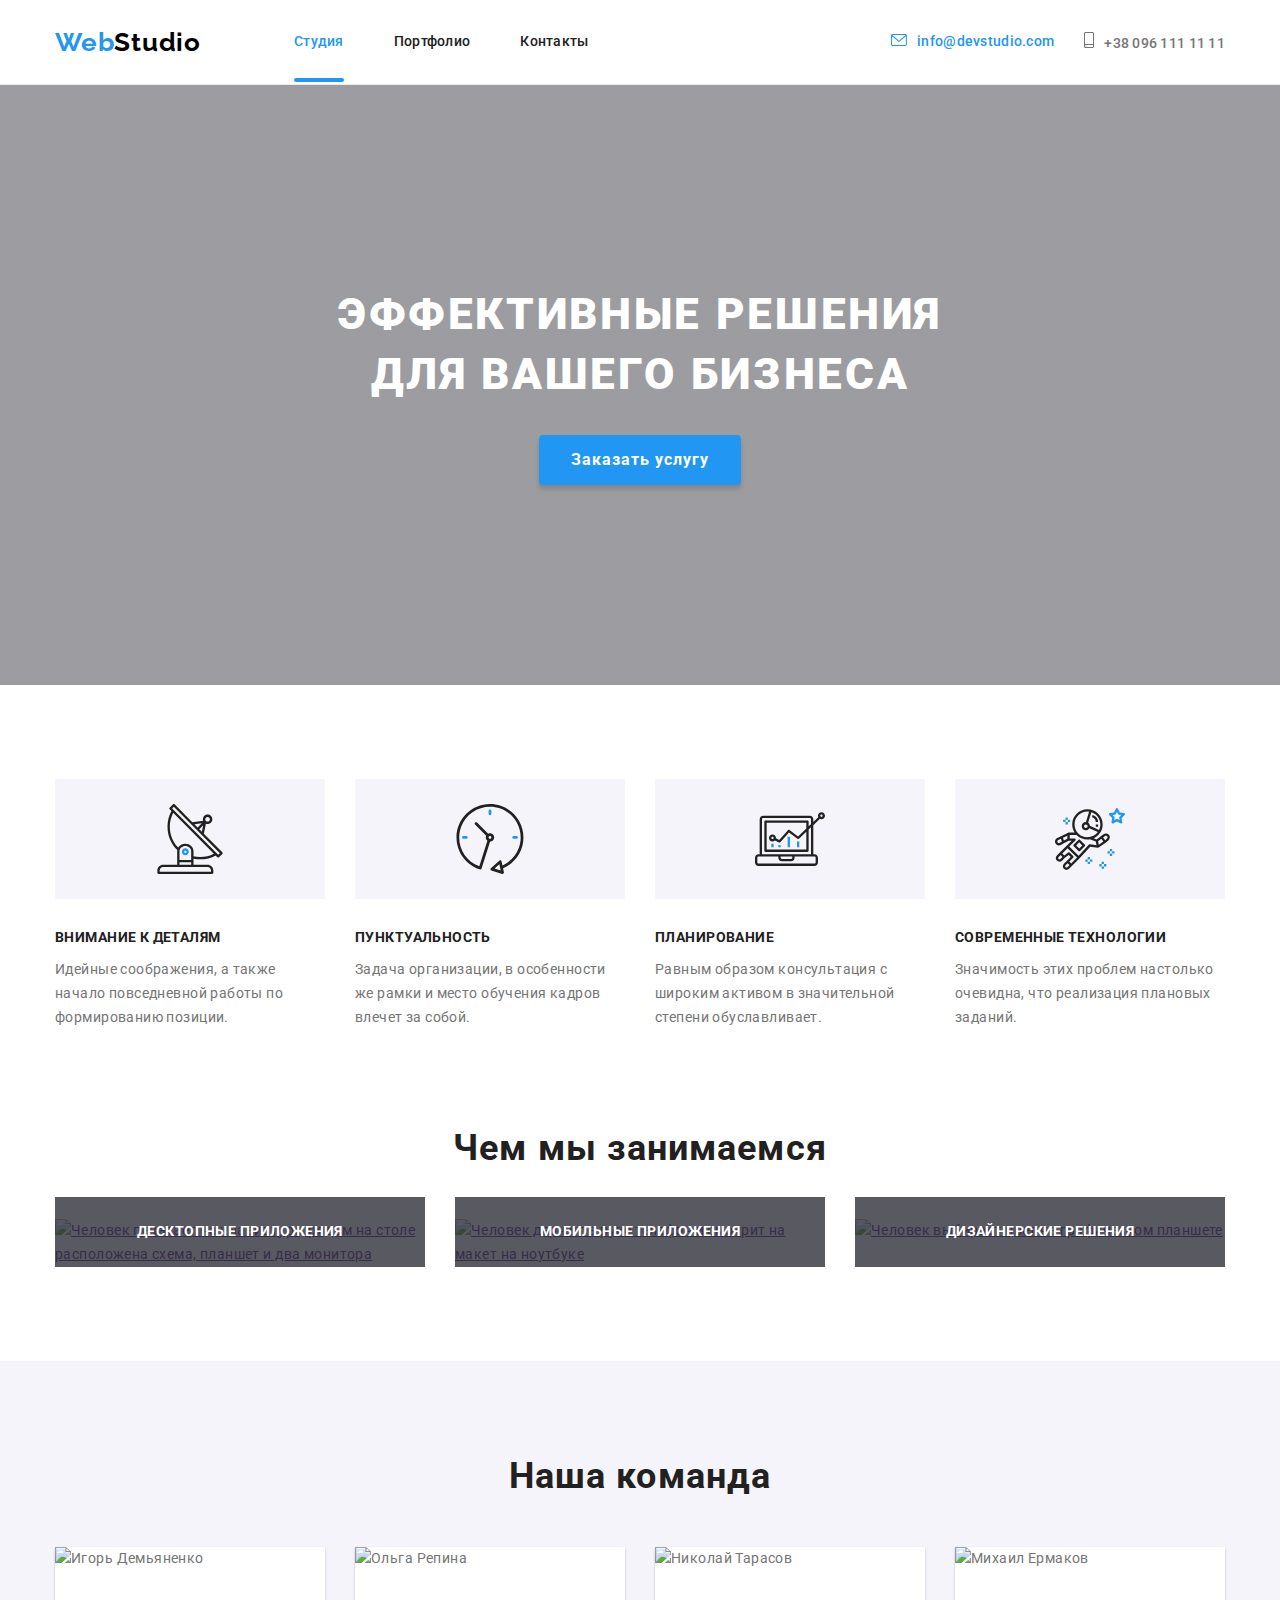
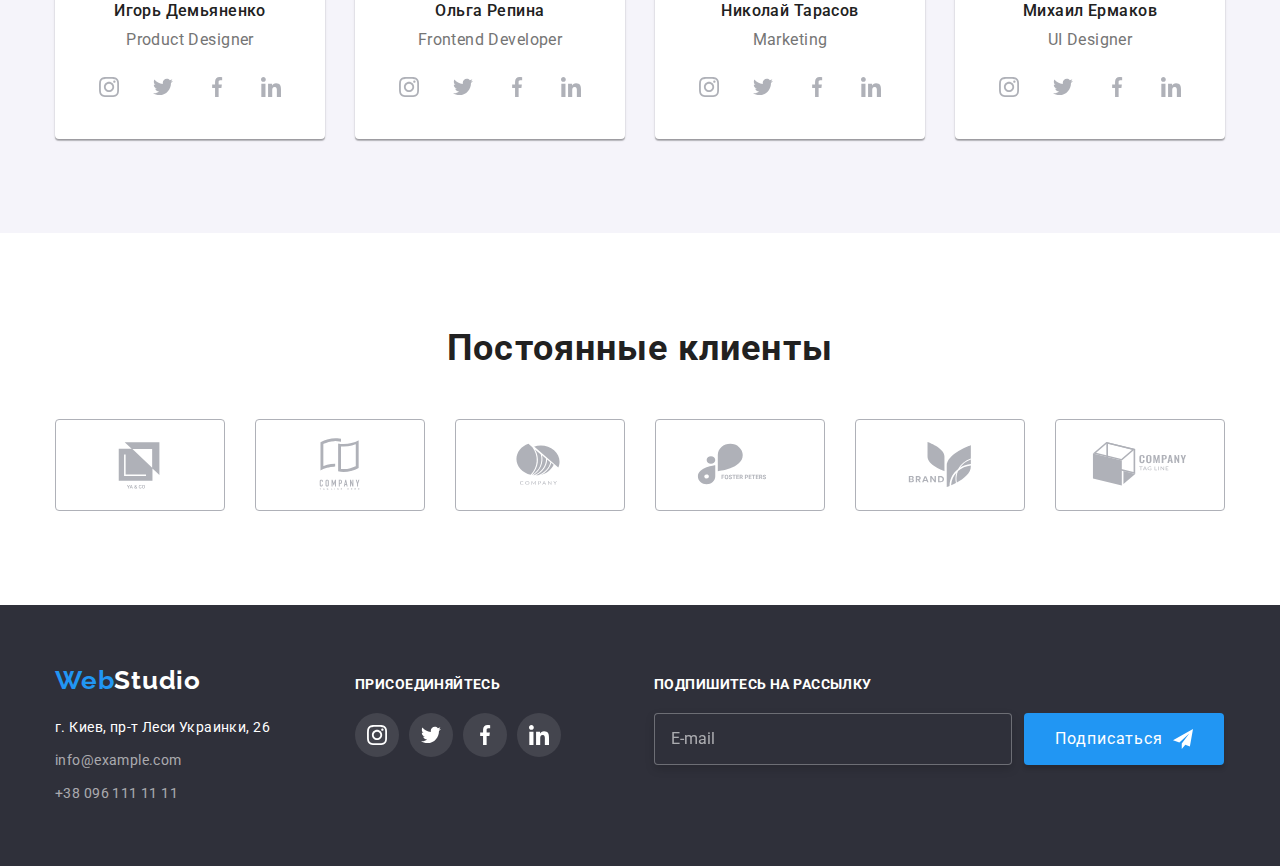
==== commit d1f18d0b: "Меняет атрибут формы email" ====
--- a/index.html
+++ b/index.html
@@ -510,9 +510,9 @@
                 >Почта
                 <span class="modal-form-wrapper">
                   <input
-                    type="mail"
+                    type="email"
                     class="modal-form-input"
-                    name="user-mail"
+                    name="user-email"
                     title="Почта должна быть формата user@gmail.com"
                     pattern="[^@\s]+@[^@\s]+\.[^@\s]+"
                     required
--- a/css/styles.css
+++ b/css/styles.css
@@ -466,12 +466,19 @@
 }
 
 .subscribe-input {
+  font-size: 16px;
+  line-height: 1.25;
   padding: 15px 16px;
   width: 358px;
   border: 1px solid rgba(255, 255, 255, 0.3);
   filter: drop-shadow(0px 4px 4px rgba(0, 0, 0, 0.15));
   border-radius: 4px;
   background-color: var(--footer-color);
+  color: rgba(255, 255, 255, 0.6);
+}
+
+.subscribe-input::placeholder {
+  color: rgba(255, 255, 255, 0.6);
 }
 
 .subscribe-wrapper {
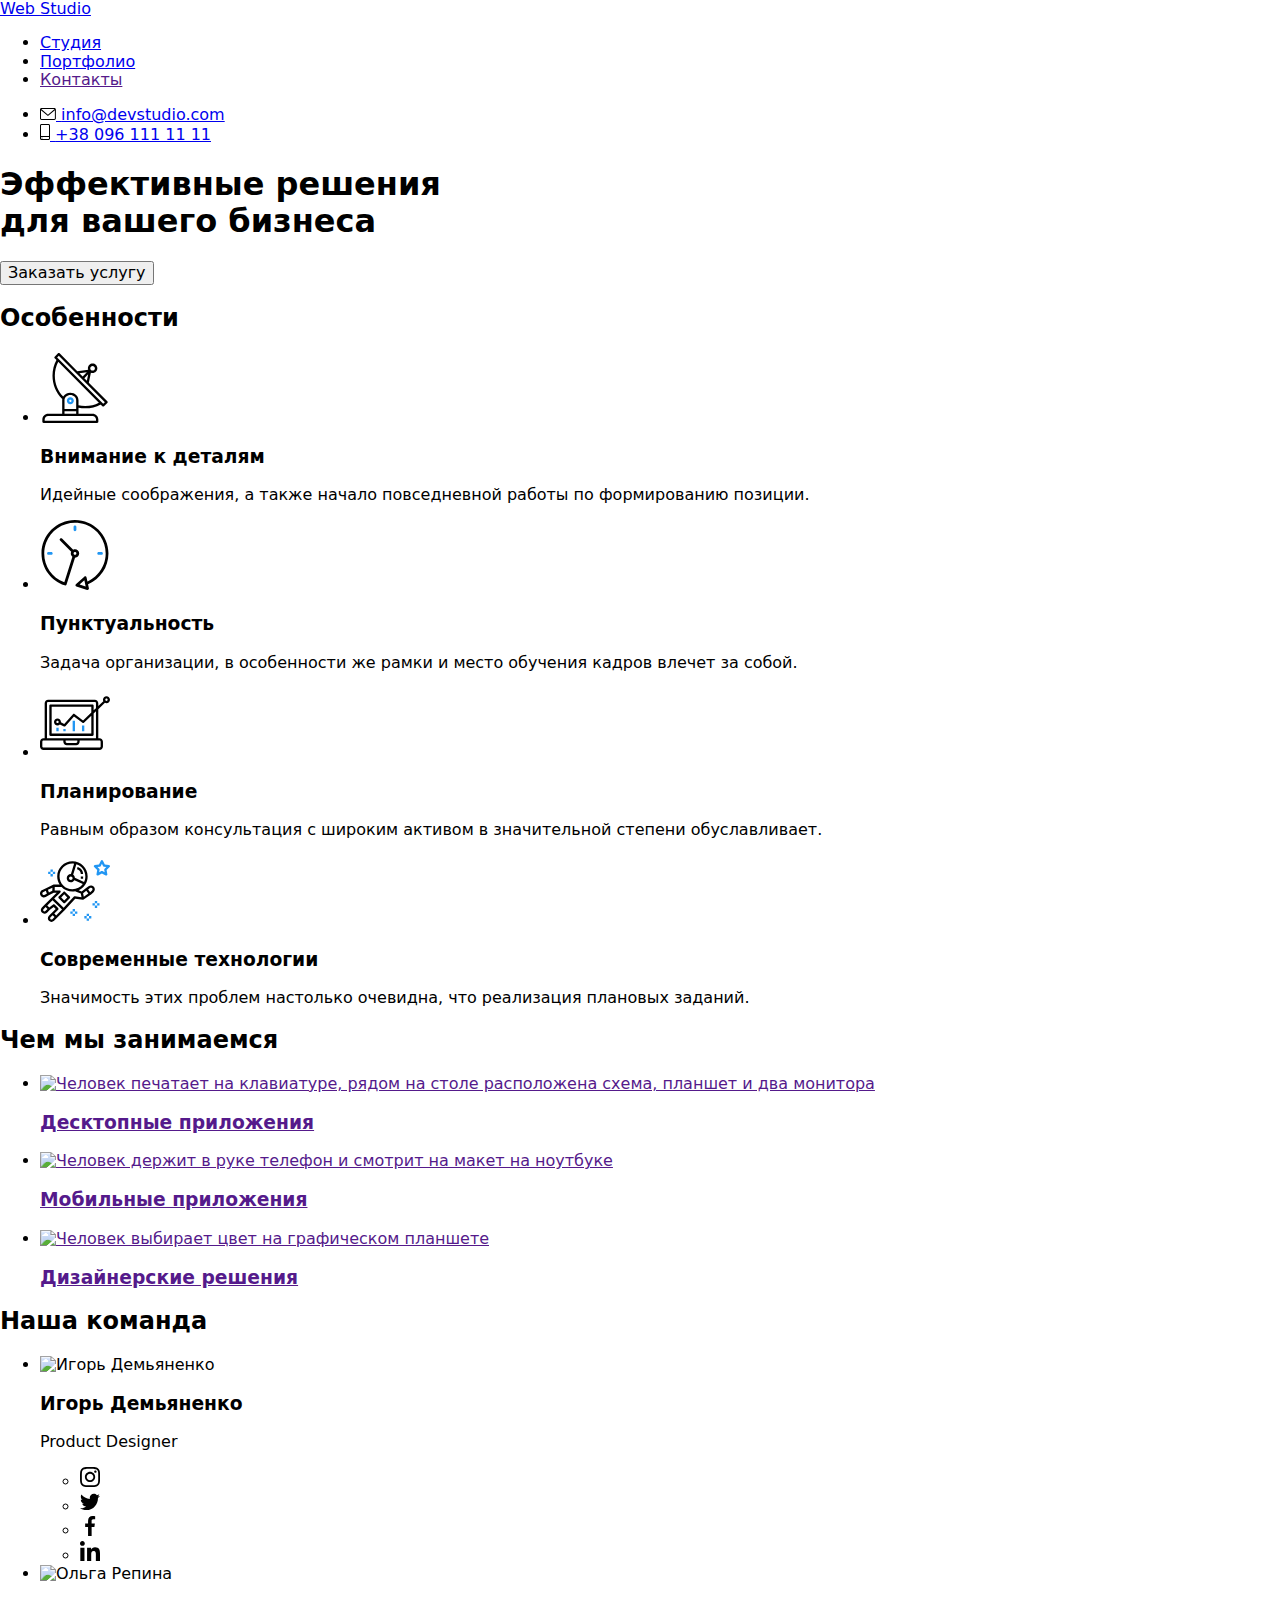
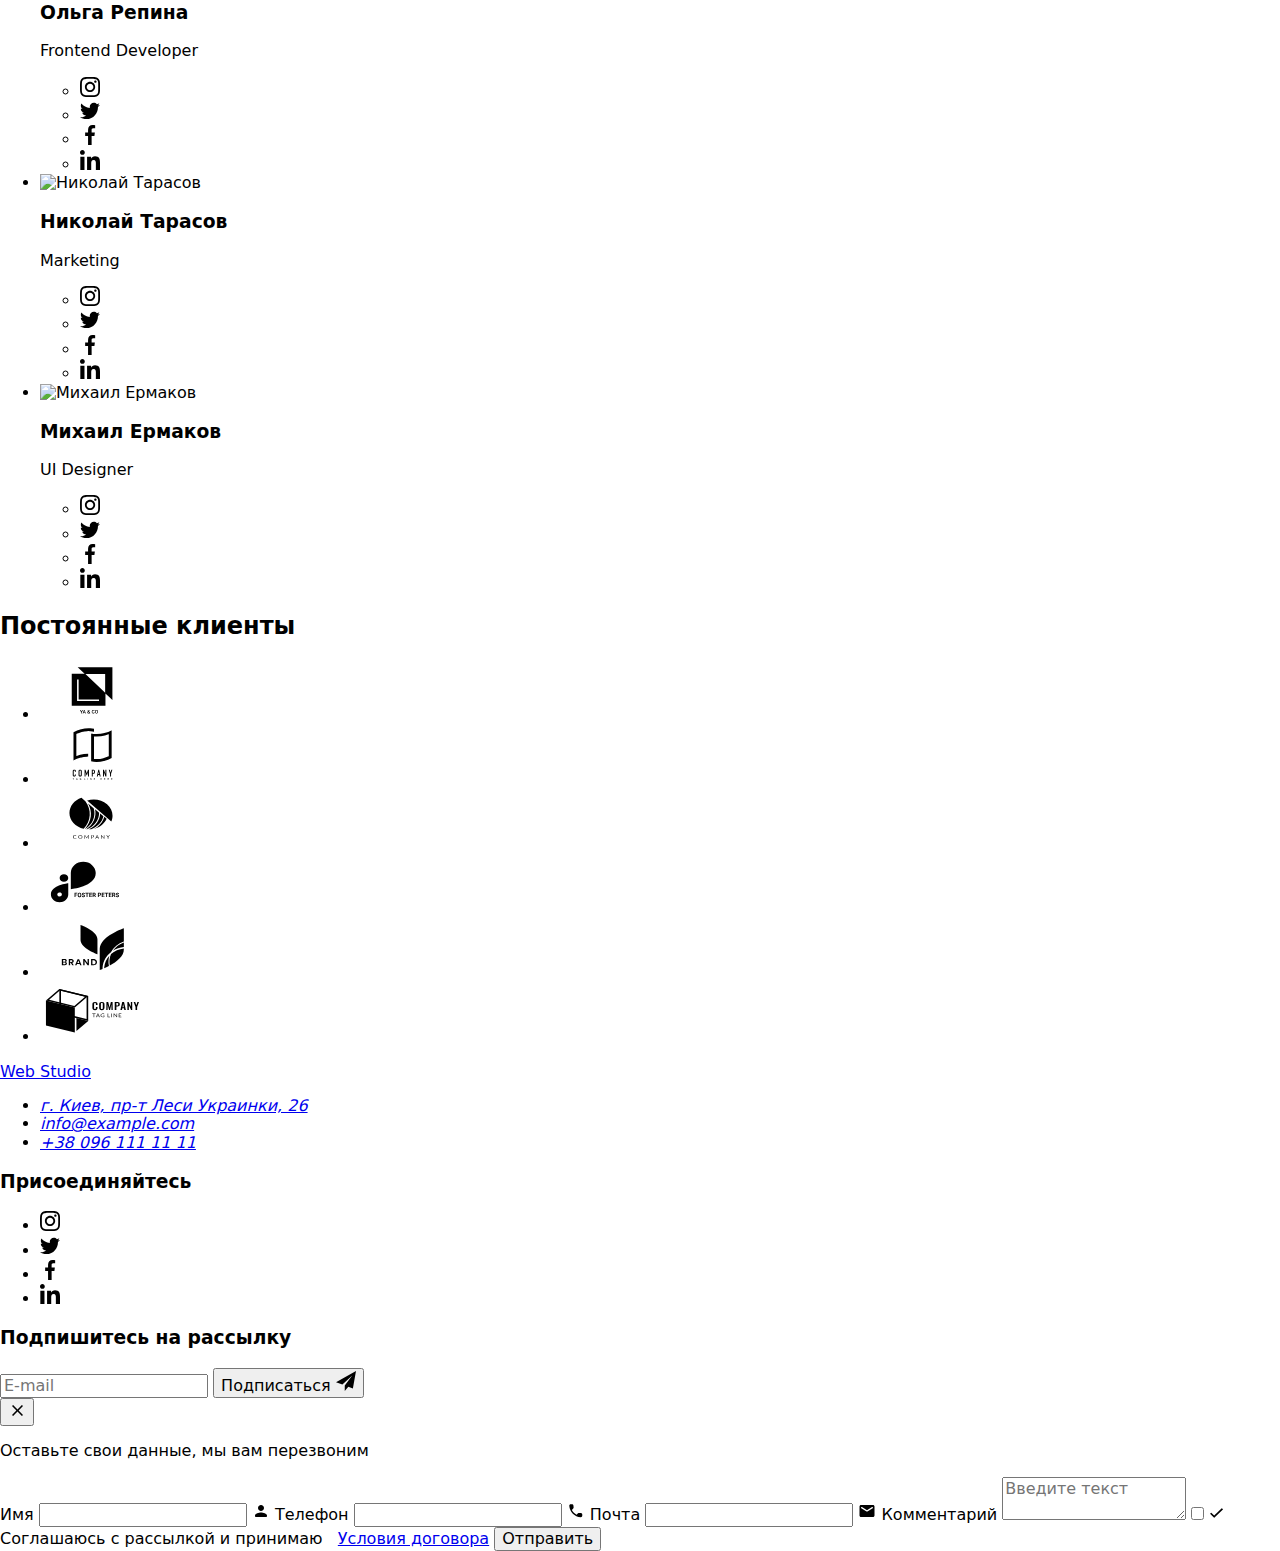
==== commit 0ad697de: "Добавляет недостающие классы command-link-social" ====
--- a/index.html
+++ b/index.html
@@ -1,560 +1,538 @@
 <!DOCTYPE html>
 <html lang="ru">
-  <head>
-    <meta charset="UTF-8" />
-    <meta http-equiv="X-UA-Compatible" content="IE=edge" />
-    <meta name="viewport" content="width=device-width, initial-scale=1.0" />
-    <title>Главная</title>
-    <link rel="preconnect" href="https://fonts.googleapis.com" />
-    <link rel="preconnect" href="https://fonts.gstatic.com" crossorigin />
-    <link
-      href="https://fonts.googleapis.com/css2?family=Raleway:wght@700&family=Roboto:wght@400;500;700;900&display=swap"
-      rel="stylesheet"
-    />
-    <link
-      rel="stylesheet"
-      href="https://cdnjs.cloudflare.com/ajax/libs/modern-normalize/1.1.0/modern-normalize.min.css"
-    />
-    <link rel="stylesheet" href="./css/styles.css" />
-    <link rel="stylesheet" href="./css/modal.css" />
-  </head>
-  <body>
-    <!-- Шапка -->
-    <header class="header">
-      <div class="container">
-        <nav class="header-nav v-centered">
-          <a class="link logo" href="./"> Web<span>Studio</span> </a>
-          <ul class="site-nav v-centered list">
-            <li class="site-nav-item">
-              <a class="link site-nav-link current" href="./index.html"
-                >Студия</a
-              >
-            </li>
-            <li class="site-nav-item">
-              <a class="link site-nav-link" href="./portfolio.html"
-                >Портфолио</a
-              >
-            </li>
-            <li class="site-nav-item">
-              <a class="link site-nav-link" href="">Контакты</a>
-            </li>
-          </ul>
-
-          <ul class="contacts v-centered list">
-            <li class="centered current">
-              <a
-                class="link contacts-link current"
-                href="mailto:info@devstudio.com"
-                ><svg class="icon current" width="16" height="12">
-                  <use href="./images/icons.svg#envelope"></use></svg
-                ><span>info@devstudio.com</span></a
-              >
-            </li>
-            <li class="centered">
-              <a class="link contacts-link" href="tel:+380961111111"
-                ><svg class="icon" width="10" height="16">
-                  <use href="./images/icons.svg#smartphone"></use></svg
-                ><span>+38 096 111 11 11</span></a
-              >
-            </li>
-          </ul>
-        </nav>
-      </div>
-    </header>
-    <!-- Основная часть -->
-    <main>
-      <!-- Герой -->
-      <section class="section hero">
-        <h1 class="hero-title">
-          Эффективные решения <br />
-          для вашего бизнеса
-        </h1>
-        <button class="button primary" type="button" data-modal-open>
-          Заказать услугу
-        </button>
-      </section>
-      <!-- Особенности -->
-      <section class="section peculiarities">
-        <div class="container">
-          <h2 class="section-title visually-hidden">Особенности</h2>
-          <ul class="list g-centered">
-            <li class="item peculiarities-item">
-              <div class="item centered peculiarities-icon-container">
-                <svg class="icon" width="70" height="70">
-                  <use href="./images/icons.svg#antenna1"></use>
-                </svg>
-              </div>
-              <h3 class="peculiarities-title">Внимание к деталям</h3>
-              <p>
-                Идейные соображения, а также начало повседневной работы по
-                формированию позиции.
-              </p>
-            </li>
-            <li class="item peculiarities-item">
-              <div class="item centered peculiarities-icon-container">
-                <svg class="icon" width="70" height="70">
-                  <use href="./images/icons.svg#clock1"></use>
-                </svg>
-              </div>
-              <h3 class="peculiarities-title">Пунктуальность</h3>
-              <p>
-                Задача организации, в особенности же рамки и место обучения
-                кадров влечет за собой.
-              </p>
-            </li>
-            <li class="item peculiarities-item">
-              <div class="item centered peculiarities-icon-container">
-                <svg class="icon" width="70" height="70">
-                  <use href="./images/icons.svg#diagram1"></use>
-                </svg>
-              </div>
-              <h3 class="peculiarities-title">Планирование</h3>
-              <p>
-                Равным образом консультация с широким активом в значительной
-                степени обуславливает.
-              </p>
-            </li>
-            <li class="item peculiarities-item">
-              <div class="item centered peculiarities-icon-container">
-                <svg class="icon" width="70" height="70">
-                  <use href="./images/icons.svg#astronaut1"></use>
-                </svg>
-              </div>
-              <h3 class="peculiarities-title">Современные технологии</h3>
-              <p>
-                Значимость этих проблем настолько очевидна, что реализация
-                плановых заданий.
-              </p>
-            </li>
-          </ul>
-        </div>
-      </section>
-      <!-- Примеры работ -->
-      <section class="section samples">
-        <div class="container">
-          <h2 class="section-title">Чем мы занимаемся</h2>
-          <ul class="list g-centered samples-list">
-            <li class="item samples-item">
-              <a href="">
-                <img
-                  class="img"
-                  src="./images/work1.jpg"
-                  alt="Человек печатает на клавиатуре, рядом на столе расположена схема, планшет и два монитора"
-                  width="370"
-                />
-                <div class="samples-description-container">
-                  <h3 class="samples-title">Десктопные приложения</h3>
-                </div>
-              </a>
-            </li>
-            <li class="item samples-item">
-              <a href="">
-                <img
-                  class="img"
-                  src="./images/work2.jpg"
-                  alt="Человек держит в руке телефон и смотрит на макет на ноутбуке"
-                  width="370"
-                />
-                <div class="samples-description-container">
-                  <h3 class="samples-title">Мобильные приложения</h3>
-                </div>
-              </a>
-            </li>
-            <li class="item samples-item">
-              <a href="">
-                <img
-                  class="img"
-                  src="./images/work3.jpg"
-                  alt="Человек выбирает цвет на графическом планшете"
-                  width="370"
-                />
-                <div class="samples-description-container">
-                  <h3 class="samples-title">Дизайнерские решения</h3>
-                </div>
-              </a>
-            </li>
-          </ul>
-        </div>
-      </section>
-      <!-- Наша команда -->
-      <section class="section command">
-        <div class="container">
-          <h2 class="section-title">Наша команда</h2>
-          <ul class="list g-centered command-list">
-            <li class="item command-item">
-              <img
-                class="img"
-                src="./images/product_designer.jpg"
-                alt="Игорь Демьяненко"
-                width="270"
-              />
-              <div class="command-description-container">
-                <h3 class="command-name">Игорь Демьяненко</h3>
-                <p class="command-role" lang="en">Product Designer</p>
-                <ul class="list g-centered">
-                  <li class="item-social">
-                    <a class="link link-social centered" href=""
-                      ><svg class="icon" width="20" height="20">
-                        <use href="./images/icons.svg#instagram1"></use></svg
-                    ></a>
-                  </li>
-                  <li class="item-social">
-                    <a class="link link-social centered" href=""
-                      ><svg class="icon" width="20" height="20">
-                        <use href="./images/icons.svg#twitter1"></use></svg
-                    ></a>
-                  </li>
-                  <li class="item-social">
-                    <a class="link link-social centered" href=""
-                      ><svg class="icon" width="20" height="20">
-                        <use href="./images/icons.svg#facebook1"></use></svg
-                    ></a>
-                  </li>
-                  <li class="item-social">
-                    <a class="link link-social centered" href=""
-                      ><svg class="icon" width="20" height="20">
-                        <use href="./images/icons.svg#linkedin1"></use></svg
-                    ></a>
-                  </li>
-                </ul>
-              </div>
-            </li>
-            <li class="item command-item">
-              <img
-                class="img"
-                src="./images/frontend_developer.jpg "
-                alt="Ольга Репина"
-                width="270"
-              />
-              <div class="command-description-container">
-                <h3 class="command-name">Ольга Репина</h3>
-                <p class="command-role" lang="en">Frontend Developer</p>
-                <ul class="list g-centered">
-                  <li class="item-social">
-                    <a class="link link-social centered" href=""
-                      ><svg class="icon" width="20" height="20">
-                        <use href="./images/icons.svg#instagram1"></use></svg
-                    ></a>
-                  </li>
-                  <li class="item-social">
-                    <a class="link link-social centered" href=""
-                      ><svg class="icon" width="20" height="20">
-                        <use href="./images/icons.svg#twitter1"></use></svg
-                    ></a>
-                  </li>
-                  <li class="item-social">
-                    <a class="link link-social centered" href=""
-                      ><svg class="icon" width="20" height="20">
-                        <use href="./images/icons.svg#facebook1"></use></svg
-                    ></a>
-                  </li>
-                  <li class="item-social">
-                    <a class="link link-social centered" href=""
-                      ><svg class="icon" width="20" height="20">
-                        <use href="./images/icons.svg#linkedin1"></use></svg
-                    ></a>
-                  </li>
-                </ul>
-              </div>
-            </li>
-            <li class="item command-item">
-              <img
-                class="img"
-                src="./images/marketing.jpg"
-                alt="Николай Тарасов"
-                width="270"
-              />
-              <div class="command-description-container">
-                <h3 class="command-name">Николай Тарасов</h3>
-                <p class="command-role" lang="en">Marketing</p>
-                <ul class="list g-centered">
-                  <li class="item-social">
-                    <a class="link link-social centered" href=""
-                      ><svg class="icon" width="20" height="20">
-                        <use href="./images/icons.svg#instagram1"></use></svg
-                    ></a>
-                  </li>
-                  <li class="item-social">
-                    <a class="link link-social centered" href=""
-                      ><svg class="icon" width="20" height="20">
-                        <use href="./images/icons.svg#twitter1"></use></svg
-                    ></a>
-                  </li>
-                  <li class="item-social">
-                    <a class="link link-social centered" href=""
-                      ><svg class="icon" width="20" height="20">
-                        <use href="./images/icons.svg#facebook1"></use></svg
-                    ></a>
-                  </li>
-                  <li class="item-social">
-                    <a class="link link-social centered" href=""
-                      ><svg class="icon" width="20" height="20">
-                        <use href="./images/icons.svg#linkedin1"></use></svg
-                    ></a>
-                  </li>
-                </ul>
-              </div>
-            </li>
-            <li class="item command-item">
-              <img
-                class="img"
-                src="./images/ui_designer.jpg"
-                alt="Михаил Ермаков"
-                width="270"
-              />
-              <div class="command-description-container">
-                <h3 class="command-name">Михаил Ермаков</h3>
-                <p class="command-role" lang="en">UI Designer</p>
-                <ul class="list g-centered">
-                  <li class="item-social">
-                    <a class="link link-social centered" href=""
-                      ><svg class="icon" width="20" height="20">
-                        <use href="./images/icons.svg#instagram1"></use></svg
-                    ></a>
-                  </li>
-                  <li class="item-social">
-                    <a class="link link-social centered" href=""
-                      ><svg class="icon" width="20" height="20">
-                        <use href="./images/icons.svg#twitter1"></use></svg
-                    ></a>
-                  </li>
-                  <li class="item-social">
-                    <a class="link link-social centered" href=""
-                      ><svg class="icon" width="20" height="20">
-                        <use href="./images/icons.svg#facebook1"></use></svg
-                    ></a>
-                  </li>
-                  <li class="item-social">
-                    <a class="link link-social centered" href=""
-                      ><svg class="icon" width="20" height="20">
-                        <use href="./images/icons.svg#linkedin1"></use></svg
-                    ></a>
-                  </li>
-                </ul>
-              </div>
-            </li>
-          </ul>
-        </div>
-      </section>
-      <!-- Постоянные клиенты -->
-      <section class="section">
-        <div class="container">
-          <h2 class="section-title">Постоянные клиенты</h2>
-          <ul class="list g-centered clients-list">
-            <li class="item">
-              <a class="link clients-link centered" href=""
-                ><svg class="icon" width="106" height="60">
-                  <use href="./images/icons.svg#client1"></use></svg
-              ></a>
-            </li>
-            <li class="item">
-              <a class="link clients-link centered" href=""
-                ><svg class="icon" width="106" height="60">
-                  <use href="./images/icons.svg#client2"></use></svg
-              ></a>
-            </li>
-            <li class="item">
-              <a class="link clients-link centered" href=""
-                ><svg class="icon" width="106" height="60">
-                  <use href="./images/icons.svg#client3"></use></svg
-              ></a>
-            </li>
-            <li class="item">
-              <a class="link clients-link centered" href=""
-                ><svg class="icon" width="106" height="60">
-                  <use href="./images/icons.svg#client4"></use></svg
-              ></a>
-            </li>
-            <li class="item">
-              <a class="link clients-link centered" href=""
-                ><svg class="icon" width="106" height="60">
-                  <use href="./images/icons.svg#client5"></use></svg
-              ></a>
-            </li>
-            <li class="item">
-              <a class="link clients-link centered" href=""
-                ><svg class="icon" width="106" height="60">
-                  <use href="./images/icons.svg#client6"></use></svg
-              ></a>
-            </li>
-          </ul>
-        </div>
-      </section>
-    </main>
-    <!-- Футер -->
-    <footer class="footer">
-      <div class="container v-centered">
-        <div class="address-block">
-          <a class="logo logo-footer link" href="./">
-            Web<span>Studio</span>
-          </a>
-          <address class="address">
-            <ul class="list address-list">
-              <li class="address-item">
-                <a
-                  class="link link-footer-primary"
-                  href="https://goo.gl/maps/P5hhrZKVmuoFHLja6"
-                  target="_blank"
-                  rel="noopener noreferrer"
-                  >г. Киев, пр-т Леси Украинки, 26</a
-                >
-              </li>
-              <li class="address-item">
-                <a class="link link-footer" href="mailto:info@example.com"
-                  >info@example.com</a
-                >
-              </li>
-              <li class="address-item">
-                <a class="link link-footer" href="tel:+380961111111"
-                  >+38 096 111 11 11</a
-                >
-              </li>
-            </ul>
-          </address>
-        </div>
-        <div class="social-block">
-          <h3 class="title-social">Присоединяйтесь</h3>
-          <ul class="list g-centered">
-            <li class="item-social">
-              <a class="link link-social centered" href=""
-                ><svg class="icon" width="20" height="20">
-                  <use href="./images/icons.svg#instagram1"></use></svg
-              ></a>
-            </li>
-            <li class="item-social">
-              <a class="link link-social centered" href=""
-                ><svg class="icon" width="20" height="20">
-                  <use href="./images/icons.svg#twitter1"></use></svg
-              ></a>
-            </li>
-            <li class="item-social">
-              <a class="link link-social centered" href=""
-                ><svg class="icon" width="20" height="20">
-                  <use href="./images/icons.svg#facebook1"></use></svg
-              ></a>
-            </li>
-            <li class="item-social">
-              <a class="link link-social centered" href=""
-                ><svg class="icon" width="20" height="20">
-                  <use href="./images/icons.svg#linkedin1"></use></svg
-              ></a>
-            </li>
-          </ul>
-        </div>
-        <form class="subscribe-form" method="get">
-          <h3 class="title-social">Подпишитесь на рассылку</h3>
-          <span class="subscribe-wrapper">
-            <input class="subscribe-input" type="email" placeholder="E-mail" />
-            <button class="subscribe-button button" type="submit">
-              Подписаться<svg
-                class="subscribe-icon icon"
-                width="20"
-                height="20"
-              >
-                <use href="./images/icons.svg#icon_send"></use>
-              </svg>
-            </button>
-          </span>
-        </form>
-      </div>
-      <!-- Backdrop -->
-      <div class="backdrop is-hidden" data-modal>
-        <div class="modal">
-          <div class="modal-container">
-            <button class="button modal-close-button centered" data-modal-close>
-              <svg class="icon" width="18" height="18">
-                <use href="./images/icons.svg#close"></use>
-              </svg>
-            </button>
-            <form action="#" class="modal-form">
-              <p class="modal-form-head">
-                Оставьте свои данные, мы вам перезвоним
-              </p>
-
-              <label class="modal-form-label"
-                >Имя
-                <span class="modal-form-wrapper">
-                  <input
-                    type="text"
-                    class="modal-form-input"
-                    name="user-name"
-                    minlength="2"
-                    pattern="[a-zA-Zа-яёА-ЯЁ]+"
-                    title="Имя должно содержать символы кириллицы или латиницы"
-                    required
-                  />
-                  <svg class="modal-form-icon icon" width="18" height="18">
-                    <use href="./images/icons.svg#person"></use>
-                  </svg>
-                </span>
-              </label>
-
-              <label class="modal-form-label"
-                >Телефон
-                <span class="modal-form-wrapper">
-                  <input
-                    type="tel"
-                    class="modal-form-input"
-                    name="user-tel"
-                    title="Телефон должен быть формата 0991110000"
-                    pattern="[0-9]{10}"
-                    required
-                  />
-                  <svg class="modal-form-icon icon" width="18" height="18">
-                    <use href="./images/icons.svg#phone"></use>
-                  </svg>
-                </span>
-              </label>
-
-              <label class="modal-form-label"
-                >Почта
-                <span class="modal-form-wrapper">
-                  <input
-                    type="email"
-                    class="modal-form-input"
-                    name="user-email"
-                    title="Почта должна быть формата user@gmail.com"
-                    pattern="[^@\s]+@[^@\s]+\.[^@\s]+"
-                    required
-                  />
-                  <svg class="modal-form-icon icon" width="18" height="18">
-                    <use href="./images/icons.svg#email"></use>
-                  </svg>
-                </span>
-              </label>
-
-              <label class="modal-form-label"
-                >Комментарий
-                <textarea
-                  class="modal-form-message"
-                  name="user-message"
-                  placeholder="Введите текст"
-                ></textarea>
-              </label>
-
-              <label class="modal-form-checkbox-label">
-                <input
-                  type="checkbox"
-                  class="modal-form-checkbox visually-hidden"
-                  required
-                />
-                <svg class="check-icon icon" width="18" height="18">
-                  <use href="./images/icons.svg#icon_check"></use>
-                </svg>
-                &nbsp; Соглашаюсь с рассылкой и принимаю &nbsp;
-                <a class="modal-form-policy" href="#">
-                  Условия договора</a
-                ></label
-              >
-
-              <button class="modal-form-button button" type="submit">
-                Отправить
-              </button>
-            </form>
-          </div>
-        </div>
-      </div>
-    </footer>
-    <script src="./js/modal.js"></script>
-  </body>
+	<head>
+		<meta charset="UTF-8" />
+		<meta http-equiv="X-UA-Compatible" content="IE=edge" />
+		<meta name="viewport" content="width=device-width, initial-scale=1.0" />
+		<title>Главная</title>
+		<link rel="preconnect" href="https://fonts.googleapis.com" />
+		<link rel="preconnect" href="https://fonts.gstatic.com" crossorigin />
+		<link
+			href="https://fonts.googleapis.com/css2?family=Raleway:wght@700&family=Roboto:wght@400;500;700;900&display=swap"
+			rel="stylesheet"
+		/>
+		<link
+			rel="stylesheet"
+			href="https://cdnjs.cloudflare.com/ajax/libs/modern-normalize/1.1.0/modern-normalize.min.css"
+		/>
+		<link rel="stylesheet" href="./css/main.min.css" />
+	</head>
+	<body>
+		<!-- Шапка -->
+		<header class="header">
+			<div class="container">
+				<nav class="header-nav v-centered">
+					<a class="link logo" href="./">
+						Web
+						<span>Studio</span>
+					</a>
+					<ul class="site-nav v-centered list">
+						<li class="site-nav-item">
+							<a class="link header-link site-nav-link current" href="./index.html">Студия</a>
+						</li>
+						<li class="site-nav-item">
+							<a class="link header-link site-nav-link" href="./portfolio.html">Портфолио</a>
+						</li>
+						<li class="site-nav-item">
+							<a class="link header-link site-nav-link" href="">Контакты</a>
+						</li>
+					</ul>
+
+					<ul class="contacts v-centered list">
+						<li class="centered current">
+							<a class="link header-link contacts-link current" href="mailto:info@devstudio.com">
+								<svg class="icon current" width="16" height="12">
+									<use href="./images/icons.svg#envelope"></use>
+								</svg>
+								<span>info@devstudio.com</span>
+							</a>
+						</li>
+						<li class="centered">
+							<a class="link header-link contacts-link" href="tel:+380961111111">
+								<svg class="icon" width="10" height="16">
+									<use href="./images/icons.svg#smartphone"></use>
+								</svg>
+								<span>+38 096 111 11 11</span>
+							</a>
+						</li>
+					</ul>
+				</nav>
+			</div>
+		</header>
+		<!-- Основная часть -->
+		<main>
+			<!-- Герой -->
+			<section class="section hero">
+				<h1 class="hero-title">
+					Эффективные решения
+					<br />
+					для вашего бизнеса
+				</h1>
+				<button class="button hero-button primary" type="button" data-modal-open>Заказать услугу</button>
+			</section>
+			<!-- Особенности -->
+			<section class="section peculiarities">
+				<div class="container">
+					<h2 class="section-title visually-hidden">Особенности</h2>
+					<ul class="list g-centered">
+						<li class="item peculiarities-item">
+							<div class="item centered peculiarities-icon-container">
+								<svg class="icon" width="70" height="70">
+									<use href="./images/icons.svg#antenna1"></use>
+								</svg>
+							</div>
+							<h3 class="peculiarities-title">Внимание к деталям</h3>
+							<p>Идейные соображения, а также начало повседневной работы по формированию позиции.</p>
+						</li>
+						<li class="item peculiarities-item">
+							<div class="item centered peculiarities-icon-container">
+								<svg class="icon" width="70" height="70">
+									<use href="./images/icons.svg#clock1"></use>
+								</svg>
+							</div>
+							<h3 class="peculiarities-title">Пунктуальность</h3>
+							<p>Задача организации, в особенности же рамки и место обучения кадров влечет за собой.</p>
+						</li>
+						<li class="item peculiarities-item">
+							<div class="item centered peculiarities-icon-container">
+								<svg class="icon" width="70" height="70">
+									<use href="./images/icons.svg#diagram1"></use>
+								</svg>
+							</div>
+							<h3 class="peculiarities-title">Планирование</h3>
+							<p>Равным образом консультация с широким активом в значительной степени обуславливает.</p>
+						</li>
+						<li class="item peculiarities-item">
+							<div class="item centered peculiarities-icon-container">
+								<svg class="icon" width="70" height="70">
+									<use href="./images/icons.svg#astronaut1"></use>
+								</svg>
+							</div>
+							<h3 class="peculiarities-title">Современные технологии</h3>
+							<p>Значимость этих проблем настолько очевидна, что реализация плановых заданий.</p>
+						</li>
+					</ul>
+				</div>
+			</section>
+			<!-- Примеры работ -->
+			<section class="section samples">
+				<div class="container">
+					<h2 class="section-title">Чем мы занимаемся</h2>
+					<ul class="list g-centered samples-list">
+						<li class="item samples-item">
+							<a href="">
+								<img
+									class="img"
+									src="./images/work1.jpg"
+									alt="Человек печатает на клавиатуре, рядом на столе расположена схема, планшет и два монитора"
+									width="370"
+								/>
+								<div class="samples-description-container">
+									<h3 class="samples-title">Десктопные приложения</h3>
+								</div>
+							</a>
+						</li>
+						<li class="item samples-item">
+							<a href="">
+								<img
+									class="img"
+									src="./images/work2.jpg"
+									alt="Человек держит в руке телефон и смотрит на макет на ноутбуке"
+									width="370"
+								/>
+								<div class="samples-description-container">
+									<h3 class="samples-title">Мобильные приложения</h3>
+								</div>
+							</a>
+						</li>
+						<li class="item samples-item">
+							<a href="">
+								<img
+									class="img"
+									src="./images/work3.jpg"
+									alt="Человек выбирает цвет на графическом планшете"
+									width="370"
+								/>
+								<div class="samples-description-container">
+									<h3 class="samples-title">Дизайнерские решения</h3>
+								</div>
+							</a>
+						</li>
+					</ul>
+				</div>
+			</section>
+			<!-- Наша команда -->
+			<section class="section command">
+				<div class="container">
+					<h2 class="section-title">Наша команда</h2>
+					<ul class="list g-centered command-list">
+						<li class="item command-item">
+							<img class="img" src="./images/product_designer.jpg" alt="Игорь Демьяненко" width="270" />
+							<div class="command-description-container">
+								<h3 class="command-name">Игорь Демьяненко</h3>
+								<p class="command-role" lang="en">Product Designer</p>
+								<ul class="list g-centered">
+									<li class="item-social">
+										<a class="link link-social command-link-social centered" href="">
+											<svg class="icon" width="20" height="20">
+												<use href="./images/icons.svg#instagram1"></use>
+											</svg>
+										</a>
+									</li>
+									<li class="item-social">
+										<a class="link link-social command-link-social centered" href="">
+											<svg class="icon" width="20" height="20">
+												<use href="./images/icons.svg#twitter1"></use>
+											</svg>
+										</a>
+									</li>
+									<li class="item-social">
+										<a class="link link-social command-link-social centered" href="">
+											<svg class="icon" width="20" height="20">
+												<use href="./images/icons.svg#facebook1"></use>
+											</svg>
+										</a>
+									</li>
+									<li class="item-social">
+										<a class="link link-social command-link-social centered" href="">
+											<svg class="icon" width="20" height="20">
+												<use href="./images/icons.svg#linkedin1"></use>
+											</svg>
+										</a>
+									</li>
+								</ul>
+							</div>
+						</li>
+						<li class="item command-item">
+							<img class="img" src="./images/frontend_developer.jpg " alt="Ольга Репина" width="270" />
+							<div class="command-description-container">
+								<h3 class="command-name">Ольга Репина</h3>
+								<p class="command-role" lang="en">Frontend Developer</p>
+								<ul class="list g-centered">
+									<li class="item-social">
+										<a class="link link-social command-link-social centered" href="">
+											<svg class="icon" width="20" height="20">
+												<use href="./images/icons.svg#instagram1"></use>
+											</svg>
+										</a>
+									</li>
+									<li class="item-social">
+										<a class="link link-social command-link-social centered" href="">
+											<svg class="icon" width="20" height="20">
+												<use href="./images/icons.svg#twitter1"></use>
+											</svg>
+										</a>
+									</li>
+									<li class="item-social">
+										<a class="link link-social command-link-social centered" href="">
+											<svg class="icon" width="20" height="20">
+												<use href="./images/icons.svg#facebook1"></use>
+											</svg>
+										</a>
+									</li>
+									<li class="item-social">
+										<a class="link link-social command-link-social centered" href="">
+											<svg class="icon" width="20" height="20">
+												<use href="./images/icons.svg#linkedin1"></use>
+											</svg>
+										</a>
+									</li>
+								</ul>
+							</div>
+						</li>
+						<li class="item command-item">
+							<img class="img" src="./images/marketing.jpg" alt="Николай Тарасов" width="270" />
+							<div class="command-description-container">
+								<h3 class="command-name">Николай Тарасов</h3>
+								<p class="command-role" lang="en">Marketing</p>
+								<ul class="list g-centered">
+									<li class="item-social">
+										<a class="link link-social command-link-social centered" href="">
+											<svg class="icon" width="20" height="20">
+												<use href="./images/icons.svg#instagram1"></use>
+											</svg>
+										</a>
+									</li>
+									<li class="item-social">
+										<a class="link link-social command-link-social centered" href="">
+											<svg class="icon" width="20" height="20">
+												<use href="./images/icons.svg#twitter1"></use>
+											</svg>
+										</a>
+									</li>
+									<li class="item-social">
+										<a class="link link-social command-link-social centered" href="">
+											<svg class="icon" width="20" height="20">
+												<use href="./images/icons.svg#facebook1"></use>
+											</svg>
+										</a>
+									</li>
+									<li class="item-social">
+										<a class="link link-social command-link-social centered" href="">
+											<svg class="icon" width="20" height="20">
+												<use href="./images/icons.svg#linkedin1"></use>
+											</svg>
+										</a>
+									</li>
+								</ul>
+							</div>
+						</li>
+						<li class="item command-item">
+							<img class="img" src="./images/ui_designer.jpg" alt="Михаил Ермаков" width="270" />
+							<div class="command-description-container">
+								<h3 class="command-name">Михаил Ермаков</h3>
+								<p class="command-role" lang="en">UI Designer</p>
+								<ul class="list g-centered">
+									<li class="item-social">
+										<a class="link link-social command-link-social centered" href="">
+											<svg class="icon" width="20" height="20">
+												<use href="./images/icons.svg#instagram1"></use>
+											</svg>
+										</a>
+									</li>
+									<li class="item-social">
+										<a class="link link-social command-link-social centered" href="">
+											<svg class="icon" width="20" height="20">
+												<use href="./images/icons.svg#twitter1"></use>
+											</svg>
+										</a>
+									</li>
+									<li class="item-social">
+										<a class="link link-social command-link-social centered" href="">
+											<svg class="icon" width="20" height="20">
+												<use href="./images/icons.svg#facebook1"></use>
+											</svg>
+										</a>
+									</li>
+									<li class="item-social">
+										<a class="link link-social command-link-social centered" href="">
+											<svg class="icon" width="20" height="20">
+												<use href="./images/icons.svg#linkedin1"></use>
+											</svg>
+										</a>
+									</li>
+								</ul>
+							</div>
+						</li>
+					</ul>
+				</div>
+			</section>
+			<!-- Постоянные клиенты -->
+			<section class="section">
+				<div class="container">
+					<h2 class="section-title">Постоянные клиенты</h2>
+					<ul class="list g-centered clients-list">
+						<li class="item">
+							<a class="link clients-link centered" href="">
+								<svg class="icon" width="106" height="60">
+									<use href="./images/icons.svg#client1"></use>
+								</svg>
+							</a>
+						</li>
+						<li class="item">
+							<a class="link clients-link centered" href="">
+								<svg class="icon" width="106" height="60">
+									<use href="./images/icons.svg#client2"></use>
+								</svg>
+							</a>
+						</li>
+						<li class="item">
+							<a class="link clients-link centered" href="">
+								<svg class="icon" width="106" height="60">
+									<use href="./images/icons.svg#client3"></use>
+								</svg>
+							</a>
+						</li>
+						<li class="item">
+							<a class="link clients-link centered" href="">
+								<svg class="icon" width="106" height="60">
+									<use href="./images/icons.svg#client4"></use>
+								</svg>
+							</a>
+						</li>
+						<li class="item">
+							<a class="link clients-link centered" href="">
+								<svg class="icon" width="106" height="60">
+									<use href="./images/icons.svg#client5"></use>
+								</svg>
+							</a>
+						</li>
+						<li class="item">
+							<a class="link clients-link centered" href="">
+								<svg class="icon" width="106" height="60">
+									<use href="./images/icons.svg#client6"></use>
+								</svg>
+							</a>
+						</li>
+					</ul>
+				</div>
+			</section>
+		</main>
+		<!-- Футер -->
+		<footer class="footer">
+			<div class="container v-centered">
+				<div class="address-block">
+					<a class="logo logo-footer link" href="./">
+						Web
+						<span>Studio</span>
+					</a>
+					<address class="address">
+						<ul class="list address-list">
+							<li class="address-item">
+								<a
+									class="link link-footer-primary"
+									href="https://goo.gl/maps/P5hhrZKVmuoFHLja6"
+									target="_blank"
+									rel="noopener noreferrer"
+								>
+									г. Киев, пр-т Леси Украинки, 26
+								</a>
+							</li>
+							<li class="address-item">
+								<a class="link link-footer" href="mailto:info@example.com">info@example.com</a>
+							</li>
+							<li class="address-item">
+								<a class="link link-footer" href="tel:+380961111111">+38 096 111 11 11</a>
+							</li>
+						</ul>
+					</address>
+				</div>
+				<div class="footer-social-block">
+					<h3 class="title-social">Присоединяйтесь</h3>
+					<ul class="list g-centered">
+						<li class="item-social">
+							<a class="link link-social footer-link-social centered" href="">
+								<svg class="icon" width="20" height="20">
+									<use href="./images/icons.svg#instagram1"></use>
+								</svg>
+							</a>
+						</li>
+						<li class="item-social">
+							<a class="link link-social footer-link-social centered" href="">
+								<svg class="icon" width="20" height="20">
+									<use href="./images/icons.svg#twitter1"></use>
+								</svg>
+							</a>
+						</li>
+						<li class="item-social">
+							<a class="link link-social footer-link-social centered" href="">
+								<svg class="icon" width="20" height="20">
+									<use href="./images/icons.svg#facebook1"></use>
+								</svg>
+							</a>
+						</li>
+						<li class="item-social">
+							<a class="link link-social footer-link-social centered" href="">
+								<svg class="icon" width="20" height="20">
+									<use href="./images/icons.svg#linkedin1"></use>
+								</svg>
+							</a>
+						</li>
+					</ul>
+				</div>
+				<form class="subscribe-form" method="get">
+					<h3 class="title-social">Подпишитесь на рассылку</h3>
+					<span class="subscribe-wrapper">
+						<input
+							class="subscribe-input"
+							type="email"
+							placeholder="E-mail"
+							title="Почта должна быть формата user@gmail.com"
+							pattern="[^@\s]+@[^@\s]+\.[^@\s]+"
+						/>
+						<button class="subscribe-button button" type="submit">
+							Подписаться
+							<svg class="subscribe-icon icon" width="20" height="20">
+								<use href="./images/icons.svg#icon_send"></use>
+							</svg>
+						</button>
+					</span>
+				</form>
+			</div>
+			<!-- Backdrop -->
+			<div class="backdrop is-hidden" data-modal>
+				<div class="modal">
+					<div class="modal-container">
+						<button class="button modal-close-button centered" data-modal-close>
+							<svg class="icon" width="18" height="18">
+								<use href="./images/icons.svg#close"></use>
+							</svg>
+						</button>
+						<form action="#" class="modal-form">
+							<p class="modal-form-head">Оставьте свои данные, мы вам перезвоним</p>
+
+							<label class="modal-form-label">
+								Имя
+								<span class="modal-form-wrapper">
+									<input
+										type="text"
+										class="modal-form-input"
+										name="user-name"
+										minlength="2"
+										pattern="[a-zA-Zа-яёА-ЯЁ]+"
+										title="Имя должно содержать символы кириллицы или латиницы"
+										required
+									/>
+									<svg class="modal-form-icon icon" width="18" height="18">
+										<use href="./images/icons.svg#person"></use>
+									</svg>
+								</span>
+							</label>
+
+							<label class="modal-form-label">
+								Телефон
+								<span class="modal-form-wrapper">
+									<input
+										type="tel"
+										class="modal-form-input"
+										name="user-tel"
+										title="Телефон должен быть формата 0991110000"
+										pattern="[0-9]{10}"
+										required
+									/>
+									<svg class="modal-form-icon icon" width="18" height="18">
+										<use href="./images/icons.svg#phone"></use>
+									</svg>
+								</span>
+							</label>
+
+							<label class="modal-form-label">
+								Почта
+								<span class="modal-form-wrapper">
+									<input
+										type="email"
+										class="modal-form-input"
+										name="user-email"
+										title="Почта должна быть формата user@gmail.com"
+										pattern="[^@\s]+@[^@\s]+\.[^@\s]+"
+										required
+									/>
+									<svg class="modal-form-icon icon" width="18" height="18">
+										<use href="./images/icons.svg#email"></use>
+									</svg>
+								</span>
+							</label>
+
+							<label class="modal-form-label">
+								Комментарий
+								<textarea class="modal-form-message" name="user-message" placeholder="Введите текст"></textarea>
+							</label>
+
+							<label class="modal-form-checkbox-label">
+								<input type="checkbox" class="modal-form-checkbox visually-hidden" required />
+								<svg class="modal-check-icon icon" width="15" height="14">
+									<use href="./images/icons.svg#icon_check"></use>
+								</svg>
+								&nbsp; Соглашаюсь с рассылкой и принимаю &nbsp;
+								<a class="modal-form-policy" href="#">Условия договора</a>
+							</label>
+
+							<button class="modal-form-button button" type="submit">Отправить</button>
+						</form>
+					</div>
+				</div>
+			</div>
+		</footer>
+		<script src="./js/modal.js"></script>
+	</body>
 </html>
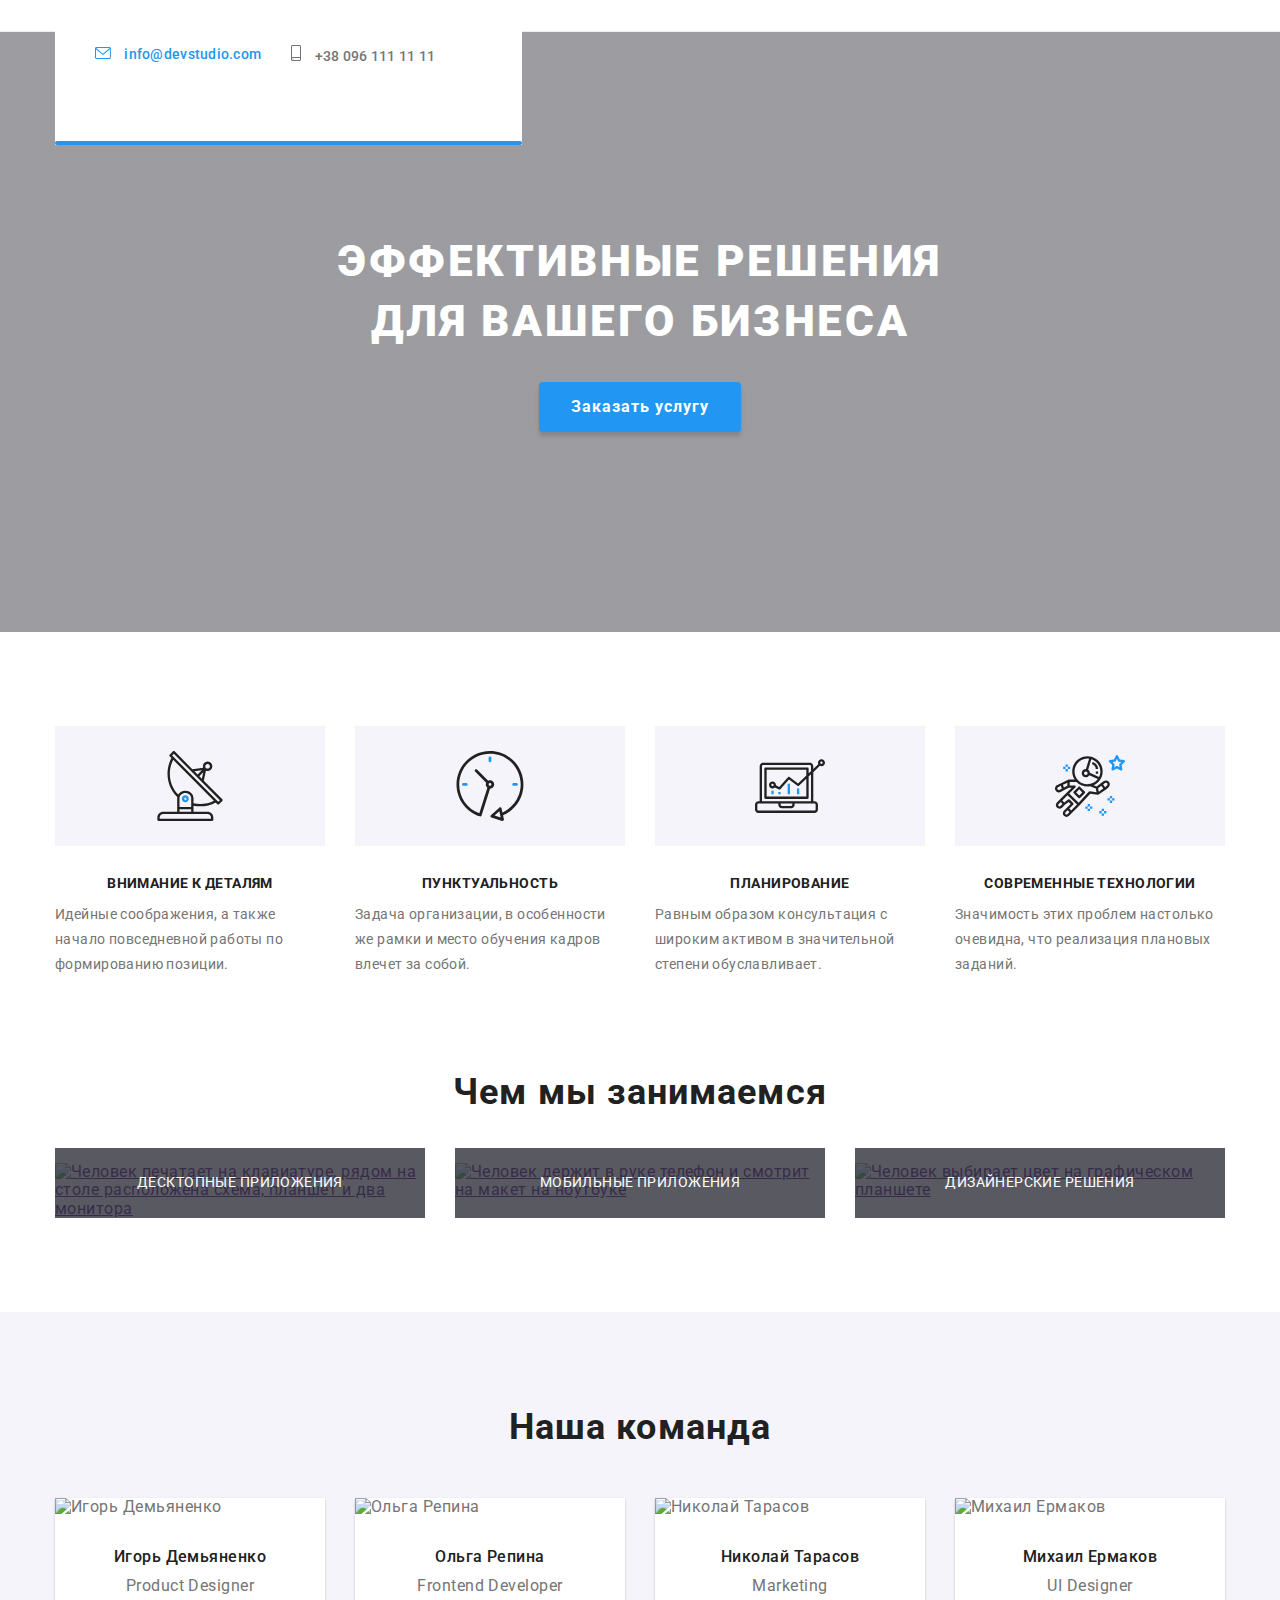
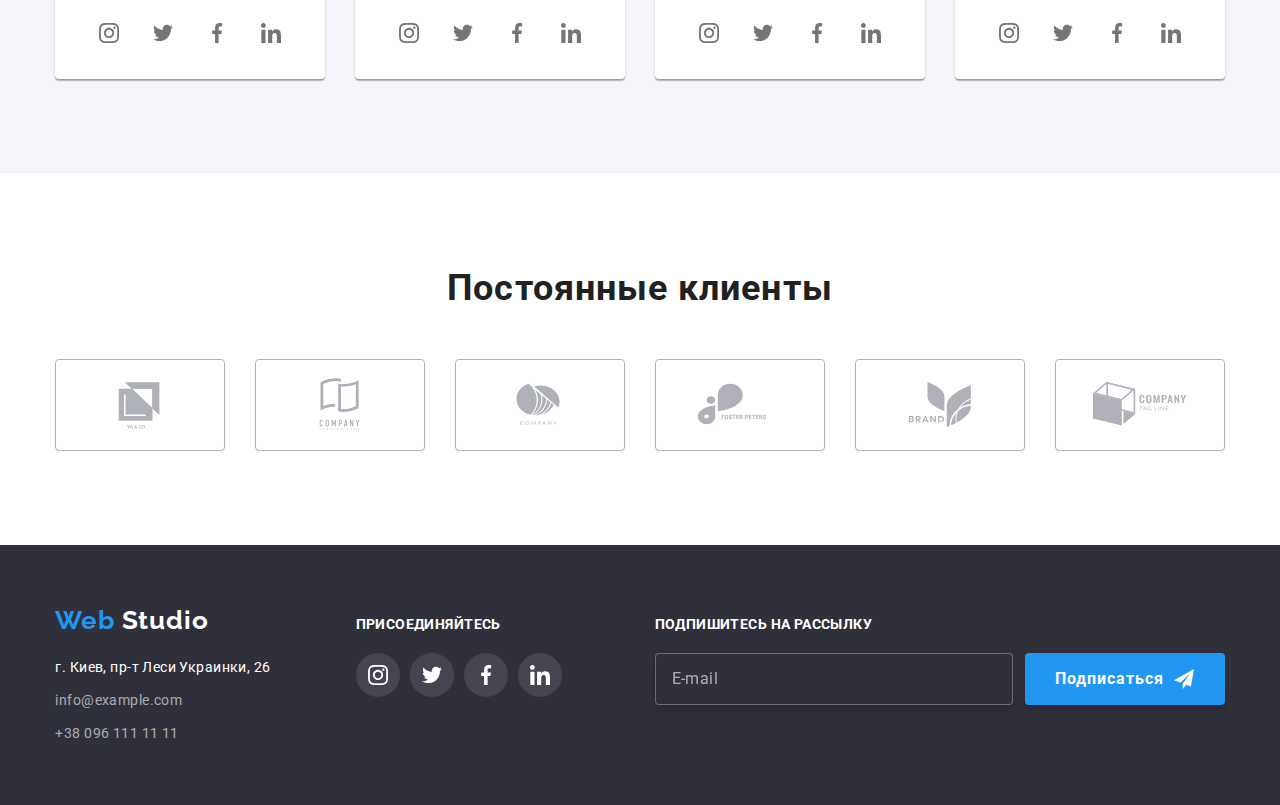
==== commit e8aa3154: "Добавляет мобильную версию сайта с меню" ====
--- a/index.html
+++ b/index.html
@@ -20,141 +20,162 @@
 	<body>
 		<!-- Шапка -->
 		<header class="header">
-			<div class="container">
-				<nav class="header-nav v-centered">
-					<a class="link logo" href="./">
+			<div class="container header__container">
+				<nav class="header__nav">
+					<a class="link logo__link" href="./">
 						Web
-						<span>Studio</span>
+						<span class="logo__accent">Studio</span>
 					</a>
-					<ul class="site-nav v-centered list">
-						<li class="site-nav-item">
-							<a class="link header-link site-nav-link current" href="./index.html">Студия</a>
-						</li>
-						<li class="site-nav-item">
-							<a class="link header-link site-nav-link" href="./portfolio.html">Портфолио</a>
-						</li>
-						<li class="site-nav-item">
-							<a class="link header-link site-nav-link" href="">Контакты</a>
-						</li>
-					</ul>
-
-					<ul class="contacts v-centered list">
-						<li class="centered current">
-							<a class="link header-link contacts-link current" href="mailto:info@devstudio.com">
-								<svg class="icon current" width="16" height="12">
-									<use href="./images/icons.svg#envelope"></use>
-								</svg>
-								<span>info@devstudio.com</span>
-							</a>
-						</li>
-						<li class="centered">
-							<a class="link header-link contacts-link" href="tel:+380961111111">
-								<svg class="icon" width="10" height="16">
-									<use href="./images/icons.svg#smartphone"></use>
-								</svg>
-								<span>+38 096 111 11 11</span>
-							</a>
-						</li>
-					</ul>
+					<button
+						type="button"
+						class="button header-menu__button"
+						aria-expanded="false"
+						aria-controls="header-menu__container"
+						data-menu-button
+					>
+						<svg width="40" height="40" aria-label="Переключатель мобильного меню">
+							<use class="icon header-menu__close" href="./images/icons.svg#menu_close"></use>
+							<use class="icon header-menu__open" href="./images/icons.svg#menu_open"></use>
+						</svg>
+					</button>
+					<div class="header-menu__container" id="header-menu__container" data-menu>
+						<ul class="list site-nav__list">
+							<li class="site-nav__item">
+								<a class="link site-nav__link site-nav__link--current" href="./index.html">Студия</a>
+							</li>
+							<li class="site-nav__item">
+								<a class="link site-nav__link" href="./portfolio.html">Портфолио</a>
+							</li>
+							<li class="site-nav__item">
+								<a class="link site-nav__link" href="">Контакты</a>
+							</li>
+						</ul>
+
+						<ul class="list contacts__list">
+							<li class="contacts__item">
+								<a class="link contacts__link contacts__link--current" href="mailto:info@devstudio.com">
+									<svg class="icon contacts__icon" width="16" height="12">
+										<use href="./images/icons.svg#envelope"></use>
+									</svg>
+									<span class="contacts__text">info@devstudio.com</span>
+								</a>
+							</li>
+							<li class="contacts__item">
+								<a class="link contacts__link" href="tel:+380961111111">
+									<svg class="icon contacts__icon" width="10" height="16">
+										<use href="./images/icons.svg#smartphone"></use>
+									</svg>
+									<span class="contacts__text">+38 096 111 11 11</span>
+								</a>
+							</li>
+						</ul>
+						<ul class="list header-social__list">
+							<li class="header-social__item"><a class="link header-social__link" href="">Instagram</a></li>
+							<li class="header-social__item"><a class="link header-social__link" href="">Twitter</a></li>
+							<li class="header-social__item"><a class="link header-social__link" href="">Facebook</a></li>
+							<li class="header-social__item"><a class="link header-social__link" href="">LinkedIn</a></li>
+						</ul>
+					</div>
 				</nav>
 			</div>
 		</header>
 		<!-- Основная часть -->
 		<main>
 			<!-- Герой -->
-			<section class="section hero">
-				<h1 class="hero-title">
+			<section class="section hero__section">
+				<h1 class="hero__title">
 					Эффективные решения
 					<br />
 					для вашего бизнеса
 				</h1>
-				<button class="button hero-button primary" type="button" data-modal-open>Заказать услугу</button>
+				<button class="button button--primary hero__button" type="button" data-modal-open>Заказать услугу</button>
 			</section>
 			<!-- Особенности -->
-			<section class="section peculiarities">
+			<section class="section peculiarities__section">
 				<div class="container">
 					<h2 class="section-title visually-hidden">Особенности</h2>
-					<ul class="list g-centered">
-						<li class="item peculiarities-item">
-							<div class="item centered peculiarities-icon-container">
-								<svg class="icon" width="70" height="70">
+					<ul class="list peculiarities_list">
+						<li class="section__item peculiarities__item">
+							<div class="section__item centered peculiarities__icon-container">
+								<svg class="icon peculiarities__icon" width="70" height="70">
 									<use href="./images/icons.svg#antenna1"></use>
 								</svg>
 							</div>
-							<h3 class="peculiarities-title">Внимание к деталям</h3>
-							<p>Идейные соображения, а также начало повседневной работы по формированию позиции.</p>
-						</li>
-						<li class="item peculiarities-item">
-							<div class="item centered peculiarities-icon-container">
-								<svg class="icon" width="70" height="70">
+							<h3 class="peculiarities__title">Внимание к деталям</h3>
+							<p class="peculiarities__text">
+								Идейные соображения, а также начало повседневной работы по формированию позиции.
+							</p>
+						</li>
+						<li class="section__item peculiarities__item">
+							<div class="section__item centered peculiarities__icon-container">
+								<svg class="icon peculiarities__icon" width="70" height="70">
 									<use href="./images/icons.svg#clock1"></use>
 								</svg>
 							</div>
-							<h3 class="peculiarities-title">Пунктуальность</h3>
-							<p>Задача организации, в особенности же рамки и место обучения кадров влечет за собой.</p>
-						</li>
-						<li class="item peculiarities-item">
-							<div class="item centered peculiarities-icon-container">
-								<svg class="icon" width="70" height="70">
+							<h3 class="peculiarities__title">Пунктуальность</h3>
+							<p class="peculiarities__text">
+								Задача организации, в особенности же рамки и место обучения кадров влечет за собой.
+							</p>
+						</li>
+						<li class="section__item peculiarities__item">
+							<div class="section__item peculiarities__icon-container">
+								<svg class="icon peculiarities__icon" width="70" height="70">
 									<use href="./images/icons.svg#diagram1"></use>
 								</svg>
 							</div>
-							<h3 class="peculiarities-title">Планирование</h3>
-							<p>Равным образом консультация с широким активом в значительной степени обуславливает.</p>
-						</li>
-						<li class="item peculiarities-item">
-							<div class="item centered peculiarities-icon-container">
-								<svg class="icon" width="70" height="70">
+							<h3 class="peculiarities__title">Планирование</h3>
+							<p class="peculiarities__text">
+								Равным образом консультация с широким активом в значительной степени обуславливает.
+							</p>
+						</li>
+						<li class="section__item peculiarities__item">
+							<div class="section__item peculiarities__icon-container">
+								<svg class="icon peculiarities__icon" width="70" height="70">
 									<use href="./images/icons.svg#astronaut1"></use>
 								</svg>
 							</div>
-							<h3 class="peculiarities-title">Современные технологии</h3>
-							<p>Значимость этих проблем настолько очевидна, что реализация плановых заданий.</p>
+							<h3 class="peculiarities__title">Современные технологии</h3>
+							<p class="peculiarities__text">
+								Значимость этих проблем настолько очевидна, что реализация плановых заданий.
+							</p>
 						</li>
 					</ul>
 				</div>
 			</section>
 			<!-- Примеры работ -->
-			<section class="section samples">
+			<section class="section samples__section">
 				<div class="container">
 					<h2 class="section-title">Чем мы занимаемся</h2>
-					<ul class="list g-centered samples-list">
-						<li class="item samples-item">
+					<ul class="list samples__list">
+						<li class="section__item samples__item">
 							<a href="">
 								<img
 									class="img"
 									src="./images/work1.jpg"
 									alt="Человек печатает на клавиатуре, рядом на столе расположена схема, планшет и два монитора"
-									width="370"
 								/>
-								<div class="samples-description-container">
-									<h3 class="samples-title">Десктопные приложения</h3>
+								<div class="samples__description-container">
+									<h3 class="samples__title">Десктопные приложения</h3>
 								</div>
 							</a>
 						</li>
-						<li class="item samples-item">
+						<li class="section__item samples__item">
 							<a href="">
 								<img
 									class="img"
 									src="./images/work2.jpg"
 									alt="Человек держит в руке телефон и смотрит на макет на ноутбуке"
-									width="370"
 								/>
-								<div class="samples-description-container">
-									<h3 class="samples-title">Мобильные приложения</h3>
+								<div class="samples__description-container">
+									<h3 class="samples__title">Мобильные приложения</h3>
 								</div>
 							</a>
 						</li>
-						<li class="item samples-item">
+						<li class="section__item samples__item">
 							<a href="">
-								<img
-									class="img"
-									src="./images/work3.jpg"
-									alt="Человек выбирает цвет на графическом планшете"
-									width="370"
-								/>
-								<div class="samples-description-container">
-									<h3 class="samples-title">Дизайнерские решения</h3>
+								<img class="img" src="./images/work3.jpg" alt="Человек выбирает цвет на графическом планшете" />
+								<div class="samples__description-container">
+									<h3 class="samples__title">Дизайнерские решения</h3>
 								</div>
 							</a>
 						</li>
@@ -162,39 +183,39 @@
 				</div>
 			</section>
 			<!-- Наша команда -->
-			<section class="section command">
+			<section class="section command__section">
 				<div class="container">
 					<h2 class="section-title">Наша команда</h2>
-					<ul class="list g-centered command-list">
-						<li class="item command-item">
-							<img class="img" src="./images/product_designer.jpg" alt="Игорь Демьяненко" width="270" />
-							<div class="command-description-container">
-								<h3 class="command-name">Игорь Демьяненко</h3>
-								<p class="command-role" lang="en">Product Designer</p>
-								<ul class="list g-centered">
-									<li class="item-social">
-										<a class="link link-social command-link-social centered" href="">
+					<ul class="list command__list">
+						<li class="section__item command__item">
+							<img class="img" src="./images/product_designer.jpg" alt="Игорь Демьяненко" />
+							<div class="command__description-container">
+								<h3 class="command__description command__description--name">Игорь Демьяненко</h3>
+								<p class="command__description command__description--role" lang="en">Product Designer</p>
+								<ul class="list social__list">
+									<li class="social__item">
+										<a class="link social__link command__link-social" href="">
 											<svg class="icon" width="20" height="20">
 												<use href="./images/icons.svg#instagram1"></use>
 											</svg>
 										</a>
 									</li>
-									<li class="item-social">
-										<a class="link link-social command-link-social centered" href="">
+									<li class="social__item">
+										<a class="link social__link command__link-social" href="">
 											<svg class="icon" width="20" height="20">
 												<use href="./images/icons.svg#twitter1"></use>
 											</svg>
 										</a>
 									</li>
-									<li class="item-social">
-										<a class="link link-social command-link-social centered" href="">
+									<li class="social__item">
+										<a class="link social__link command__link-social" href="">
 											<svg class="icon" width="20" height="20">
 												<use href="./images/icons.svg#facebook1"></use>
 											</svg>
 										</a>
 									</li>
-									<li class="item-social">
-										<a class="link link-social command-link-social centered" href="">
+									<li class="social__item">
+										<a class="link social__link command__link-social" href="">
 											<svg class="icon" width="20" height="20">
 												<use href="./images/icons.svg#linkedin1"></use>
 											</svg>
@@ -203,35 +224,35 @@
 								</ul>
 							</div>
 						</li>
-						<li class="item command-item">
-							<img class="img" src="./images/frontend_developer.jpg " alt="Ольга Репина" width="270" />
-							<div class="command-description-container">
-								<h3 class="command-name">Ольга Репина</h3>
-								<p class="command-role" lang="en">Frontend Developer</p>
-								<ul class="list g-centered">
-									<li class="item-social">
-										<a class="link link-social command-link-social centered" href="">
+						<li class="section__item command__item">
+							<img class="img" src="./images/frontend_developer.jpg " alt="Ольга Репина" />
+							<div class="command__description-container">
+								<h3 class="command__description command__description--name">Ольга Репина</h3>
+								<p class="command__description command__description--role" lang="en">Frontend Developer</p>
+								<ul class="list social__list">
+									<li class="social__item">
+										<a class="link social__link command__link-social" href="">
 											<svg class="icon" width="20" height="20">
 												<use href="./images/icons.svg#instagram1"></use>
 											</svg>
 										</a>
 									</li>
-									<li class="item-social">
-										<a class="link link-social command-link-social centered" href="">
+									<li class="social__item">
+										<a class="link social__link command__link-social" href="">
 											<svg class="icon" width="20" height="20">
 												<use href="./images/icons.svg#twitter1"></use>
 											</svg>
 										</a>
 									</li>
-									<li class="item-social">
-										<a class="link link-social command-link-social centered" href="">
+									<li class="social__item">
+										<a class="link social__link command__link-social" href="">
 											<svg class="icon" width="20" height="20">
 												<use href="./images/icons.svg#facebook1"></use>
 											</svg>
 										</a>
 									</li>
-									<li class="item-social">
-										<a class="link link-social command-link-social centered" href="">
+									<li class="social__item">
+										<a class="link social__link command__link-social" href="">
 											<svg class="icon" width="20" height="20">
 												<use href="./images/icons.svg#linkedin1"></use>
 											</svg>
@@ -240,35 +261,35 @@
 								</ul>
 							</div>
 						</li>
-						<li class="item command-item">
-							<img class="img" src="./images/marketing.jpg" alt="Николай Тарасов" width="270" />
-							<div class="command-description-container">
-								<h3 class="command-name">Николай Тарасов</h3>
-								<p class="command-role" lang="en">Marketing</p>
-								<ul class="list g-centered">
-									<li class="item-social">
-										<a class="link link-social command-link-social centered" href="">
+						<li class="section__item command__item">
+							<img class="img" src="./images/marketing.jpg" alt="Николай Тарасов" />
+							<div class="command__description-container">
+								<h3 class="command__description command__description--name">Николай Тарасов</h3>
+								<p class="command__description command__description--role" lang="en">Marketing</p>
+								<ul class="list social__list">
+									<li class="social__item">
+										<a class="link social__link command__link-social" href="">
 											<svg class="icon" width="20" height="20">
 												<use href="./images/icons.svg#instagram1"></use>
 											</svg>
 										</a>
 									</li>
-									<li class="item-social">
-										<a class="link link-social command-link-social centered" href="">
+									<li class="social__item">
+										<a class="link social__link command__link-social" href="">
 											<svg class="icon" width="20" height="20">
 												<use href="./images/icons.svg#twitter1"></use>
 											</svg>
 										</a>
 									</li>
-									<li class="item-social">
-										<a class="link link-social command-link-social centered" href="">
+									<li class="social__item">
+										<a class="link social__link command__link-social" href="">
 											<svg class="icon" width="20" height="20">
 												<use href="./images/icons.svg#facebook1"></use>
 											</svg>
 										</a>
 									</li>
-									<li class="item-social">
-										<a class="link link-social command-link-social centered" href="">
+									<li class="social__item">
+										<a class="link social__link command__link-social" href="">
 											<svg class="icon" width="20" height="20">
 												<use href="./images/icons.svg#linkedin1"></use>
 											</svg>
@@ -277,35 +298,35 @@
 								</ul>
 							</div>
 						</li>
-						<li class="item command-item">
-							<img class="img" src="./images/ui_designer.jpg" alt="Михаил Ермаков" width="270" />
-							<div class="command-description-container">
-								<h3 class="command-name">Михаил Ермаков</h3>
-								<p class="command-role" lang="en">UI Designer</p>
-								<ul class="list g-centered">
-									<li class="item-social">
-										<a class="link link-social command-link-social centered" href="">
+						<li class="section__item command__item">
+							<img class="img" src="./images/ui_designer.jpg" alt="Михаил Ермаков" />
+							<div class="command__description-container">
+								<h3 class="command__description command__description--name">Михаил Ермаков</h3>
+								<p class="command__description command__description--role" lang="en">UI Designer</p>
+								<ul class="list social__list">
+									<li class="social__item">
+										<a class="link social__link command__link-social" href="">
 											<svg class="icon" width="20" height="20">
 												<use href="./images/icons.svg#instagram1"></use>
 											</svg>
 										</a>
 									</li>
-									<li class="item-social">
-										<a class="link link-social command-link-social centered" href="">
+									<li class="social__item">
+										<a class="link social__link command__link-social" href="">
 											<svg class="icon" width="20" height="20">
 												<use href="./images/icons.svg#twitter1"></use>
 											</svg>
 										</a>
 									</li>
-									<li class="item-social">
-										<a class="link link-social command-link-social centered" href="">
+									<li class="social__item">
+										<a class="link social__link command__link-social" href="">
 											<svg class="icon" width="20" height="20">
 												<use href="./images/icons.svg#facebook1"></use>
 											</svg>
 										</a>
 									</li>
-									<li class="item-social">
-										<a class="link link-social command-link-social centered" href="">
+									<li class="social__item">
+										<a class="link social__link command__link-social" href="">
 											<svg class="icon" width="20" height="20">
 												<use href="./images/icons.svg#linkedin1"></use>
 											</svg>
@@ -318,47 +339,47 @@
 				</div>
 			</section>
 			<!-- Постоянные клиенты -->
-			<section class="section">
+			<section class="section clients__section">
 				<div class="container">
 					<h2 class="section-title">Постоянные клиенты</h2>
-					<ul class="list g-centered clients-list">
-						<li class="item">
-							<a class="link clients-link centered" href="">
+					<ul class="list clients__list">
+						<li class="section__item clients__item">
+							<a class="link clients__link" href="">
 								<svg class="icon" width="106" height="60">
 									<use href="./images/icons.svg#client1"></use>
 								</svg>
 							</a>
 						</li>
-						<li class="item">
-							<a class="link clients-link centered" href="">
+						<li class="section__item clients__item">
+							<a class="link clients__link" href="">
 								<svg class="icon" width="106" height="60">
 									<use href="./images/icons.svg#client2"></use>
 								</svg>
 							</a>
 						</li>
-						<li class="item">
-							<a class="link clients-link centered" href="">
+						<li class="section__item clients__item">
+							<a class="link clients__link" href="">
 								<svg class="icon" width="106" height="60">
 									<use href="./images/icons.svg#client3"></use>
 								</svg>
 							</a>
 						</li>
-						<li class="item">
-							<a class="link clients-link centered" href="">
+						<li class="section__item clients__item">
+							<a class="link clients__link" href="">
 								<svg class="icon" width="106" height="60">
 									<use href="./images/icons.svg#client4"></use>
 								</svg>
 							</a>
 						</li>
-						<li class="item">
-							<a class="link clients-link centered" href="">
+						<li class="section__item clients__item">
+							<a class="link clients__link" href="">
 								<svg class="icon" width="106" height="60">
 									<use href="./images/icons.svg#client5"></use>
 								</svg>
 							</a>
 						</li>
-						<li class="item">
-							<a class="link clients-link centered" href="">
+						<li class="section__item clients__item">
+							<a class="link clients__link" href="">
 								<svg class="icon" width="106" height="60">
 									<use href="./images/icons.svg#client6"></use>
 								</svg>
@@ -370,17 +391,17 @@
 		</main>
 		<!-- Футер -->
 		<footer class="footer">
-			<div class="container v-centered">
+			<div class="container footer__container">
 				<div class="address-block">
-					<a class="logo logo-footer link" href="./">
+					<a class="link logo__link footer__logo" href="./">
 						Web
-						<span>Studio</span>
+						<span class="logo__accent--footer">Studio</span>
 					</a>
 					<address class="address">
-						<ul class="list address-list">
-							<li class="address-item">
+						<ul class="list address__list">
+							<li class="address__item">
 								<a
-									class="link link-footer-primary"
+									class="link address__link-primary"
 									href="https://goo.gl/maps/P5hhrZKVmuoFHLja6"
 									target="_blank"
 									rel="noopener noreferrer"
@@ -388,41 +409,41 @@
 									г. Киев, пр-т Леси Украинки, 26
 								</a>
 							</li>
-							<li class="address-item">
-								<a class="link link-footer" href="mailto:info@example.com">info@example.com</a>
-							</li>
-							<li class="address-item">
-								<a class="link link-footer" href="tel:+380961111111">+38 096 111 11 11</a>
+							<li class="address__item">
+								<a class="link address__link" href="mailto:info@example.com">info@example.com</a>
+							</li>
+							<li class="address__item">
+								<a class="link address__link" href="tel:+380961111111">+38 096 111 11 11</a>
 							</li>
 						</ul>
 					</address>
 				</div>
-				<div class="footer-social-block">
-					<h3 class="title-social">Присоединяйтесь</h3>
-					<ul class="list g-centered">
-						<li class="item-social">
-							<a class="link link-social footer-link-social centered" href="">
+				<div class="footer__social-block">
+					<h3 class="footer__title">Присоединяйтесь</h3>
+					<ul class="list social__list g-centered">
+						<li class="social__item">
+							<a class="link social__link footer__social__link" href="">
 								<svg class="icon" width="20" height="20">
 									<use href="./images/icons.svg#instagram1"></use>
 								</svg>
 							</a>
 						</li>
-						<li class="item-social">
-							<a class="link link-social footer-link-social centered" href="">
+						<li class="social__item">
+							<a class="link social__link footer__social__link" href="">
 								<svg class="icon" width="20" height="20">
 									<use href="./images/icons.svg#twitter1"></use>
 								</svg>
 							</a>
 						</li>
-						<li class="item-social">
-							<a class="link link-social footer-link-social centered" href="">
+						<li class="social__item">
+							<a class="link social__link footer__social__link" href="">
 								<svg class="icon" width="20" height="20">
 									<use href="./images/icons.svg#facebook1"></use>
 								</svg>
 							</a>
 						</li>
-						<li class="item-social">
-							<a class="link link-social footer-link-social centered" href="">
+						<li class="social__item">
+							<a class="link social__link footer__social__link" href="">
 								<svg class="icon" width="20" height="20">
 									<use href="./images/icons.svg#linkedin1"></use>
 								</svg>
@@ -431,108 +452,107 @@
 					</ul>
 				</div>
 				<form class="subscribe-form" method="get">
-					<h3 class="title-social">Подпишитесь на рассылку</h3>
-					<span class="subscribe-wrapper">
+					<h3 class="footer__title">Подпишитесь на рассылку</h3>
+					<span class="subscribe-form__wrapper">
 						<input
-							class="subscribe-input"
+							class="subscribe-form__input"
 							type="email"
 							placeholder="E-mail"
 							title="Почта должна быть формата user@gmail.com"
 							pattern="[^@\s]+@[^@\s]+\.[^@\s]+"
 						/>
-						<button class="subscribe-button button" type="submit">
+						<button class="button subscribe-form__button" type="submit">
 							Подписаться
-							<svg class="subscribe-icon icon" width="20" height="20">
+							<svg class="icon subscribe-form__icon" width="20" height="20">
 								<use href="./images/icons.svg#icon_send"></use>
 							</svg>
 						</button>
 					</span>
 				</form>
 			</div>
-			<!-- Backdrop -->
-			<div class="backdrop is-hidden" data-modal>
-				<div class="modal">
-					<div class="modal-container">
-						<button class="button modal-close-button centered" data-modal-close>
-							<svg class="icon" width="18" height="18">
-								<use href="./images/icons.svg#close"></use>
+			<!-- Modal -->
+			<div class="modal__backdrop is-hidden" data-modal>
+				<div class="modal__container">
+					<button class="button modal__close-button centered" data-modal-close>
+						<svg class="icon" width="18" height="18">
+							<use href="./images/icons.svg#modal_close"></use>
+						</svg>
+					</button>
+					<form action="#" class="modal-form">
+						<p class="modal-form__head">Оставьте свои данные, мы вам перезвоним</p>
+
+						<label class="modal-form__label">
+							Имя
+							<span class="modal-form__wrapper">
+								<input
+									type="text"
+									class="modal-form__input"
+									name="user-name"
+									minlength="2"
+									pattern="[a-zA-Zа-яёА-ЯЁ]+"
+									title="Имя должно содержать символы кириллицы или латиницы"
+									required
+								/>
+								<svg class="icon modal-form__icon" width="18" height="18">
+									<use href="./images/icons.svg#person"></use>
+								</svg>
+							</span>
+						</label>
+
+						<label class="modal-form__label">
+							Телефон
+							<span class="modal-form__wrapper">
+								<input
+									type="tel"
+									class="modal-form__input"
+									name="user-tel"
+									title="Телефон должен быть формата 0991110000"
+									pattern="[0-9]{10}"
+									required
+								/>
+								<svg class="icon modal-form__icon" width="18" height="18">
+									<use href="./images/icons.svg#phone"></use>
+								</svg>
+							</span>
+						</label>
+
+						<label class="modal-form__label">
+							Почта
+							<span class="modal-form__wrapper">
+								<input
+									type="email"
+									class="modal-form__input"
+									name="user-email"
+									title="Почта должна быть формата user@gmail.com"
+									pattern="[^@\s]+@[^@\s]+\.[^@\s]+"
+									required
+								/>
+								<svg class="icon modal-form__icon" width="18" height="18">
+									<use href="./images/icons.svg#email"></use>
+								</svg>
+							</span>
+						</label>
+
+						<label class="modal-form__label">
+							Комментарий
+							<textarea class="modal-form__message" name="user-message" placeholder="Введите текст"></textarea>
+						</label>
+
+						<label class="modal-form__checkbox-label">
+							<input type="checkbox" class="modal-form__checkbox visually-hidden" required />
+							<svg class="subscribe-form__check-icon icon" width="15" height="14">
+								<use href="./images/icons.svg#icon_check"></use>
 							</svg>
-						</button>
-						<form action="#" class="modal-form">
-							<p class="modal-form-head">Оставьте свои данные, мы вам перезвоним</p>
-
-							<label class="modal-form-label">
-								Имя
-								<span class="modal-form-wrapper">
-									<input
-										type="text"
-										class="modal-form-input"
-										name="user-name"
-										minlength="2"
-										pattern="[a-zA-Zа-яёА-ЯЁ]+"
-										title="Имя должно содержать символы кириллицы или латиницы"
-										required
-									/>
-									<svg class="modal-form-icon icon" width="18" height="18">
-										<use href="./images/icons.svg#person"></use>
-									</svg>
-								</span>
-							</label>
-
-							<label class="modal-form-label">
-								Телефон
-								<span class="modal-form-wrapper">
-									<input
-										type="tel"
-										class="modal-form-input"
-										name="user-tel"
-										title="Телефон должен быть формата 0991110000"
-										pattern="[0-9]{10}"
-										required
-									/>
-									<svg class="modal-form-icon icon" width="18" height="18">
-										<use href="./images/icons.svg#phone"></use>
-									</svg>
-								</span>
-							</label>
-
-							<label class="modal-form-label">
-								Почта
-								<span class="modal-form-wrapper">
-									<input
-										type="email"
-										class="modal-form-input"
-										name="user-email"
-										title="Почта должна быть формата user@gmail.com"
-										pattern="[^@\s]+@[^@\s]+\.[^@\s]+"
-										required
-									/>
-									<svg class="modal-form-icon icon" width="18" height="18">
-										<use href="./images/icons.svg#email"></use>
-									</svg>
-								</span>
-							</label>
-
-							<label class="modal-form-label">
-								Комментарий
-								<textarea class="modal-form-message" name="user-message" placeholder="Введите текст"></textarea>
-							</label>
-
-							<label class="modal-form-checkbox-label">
-								<input type="checkbox" class="modal-form-checkbox visually-hidden" required />
-								<svg class="modal-check-icon icon" width="15" height="14">
-									<use href="./images/icons.svg#icon_check"></use>
-								</svg>
-								&nbsp; Соглашаюсь с рассылкой и принимаю &nbsp;
-								<a class="modal-form-policy" href="#">Условия договора</a>
-							</label>
-
-							<button class="modal-form-button button" type="submit">Отправить</button>
-						</form>
-					</div>
+							&nbsp; Соглашаюсь с рассылкой и принимаю &nbsp;
+							<a class="modal-form__policy" href="#">Условия договора</a>
+						</label>
+
+						<button class="button modal-form__button" type="submit">Отправить</button>
+					</form>
 				</div>
 			</div>
 		</footer>
 		<script src="./js/modal.js"></script>
+		<script src="./js/mobile-menu.js"></script>
 	</body>
 </html>
--- a/css/main.min.css
+++ b/css/main.min.css
@@ -0,0 +1,2 @@
+:root{--primary-text-color: #757575;--accent-color: #2196f3;--primary-black-color: #000000;--primary-white-color: #ffffff;--hero-gradient-color: rgba(47, 48, 58, 0.4);--secondary-white-color: #f5f4fa;--common-title-color: #212121;--header-border-color: #ececec;--works-border-color: #eeeeee;--footer-color: #2f303a;--svg-social-color: #afb1b8;--svg-footer-color: rgba(255, 255, 255, 0.1);--footer-hyperlink-color: rgba(255, 255, 255, 0.6);--transition: 250ms cubic-bezier(0.4, 0, 0.2, 1)}.visually-hidden{position:absolute !important;clip:rect(1px 1px 1px 1px);padding:0 !important;border:0 !important;height:1px !important;width:1px !important;overflow:hidden}.modal-form__checkbox-label{display:flex;align-items:center;justify-content:center}body{background-color:#e5e5e5;color:var(--primary-text-color);font-family:Roboto, sans-serif;font-size:var(--primary-font-size);font-weight:400;line-height:24px/var(--primary-font-size);letter-spacing:.03em;font-style:normal}body.modal-open,body.menu-open{overflow:hidden}.list{padding:0;margin:0;list-style:none}.img{display:block;max-width:100%;height:auto}p,h1,h2,h3,h4,h5,h6{margin:0}.icon{fill:currentColor}.button{text-decoration:none;text-align:center;cursor:pointer;border:none;letter-spacing:inherit;transition:color var(--transition),background-color var(--transition)}.button--primary{color:var(--primary-white-color);background-color:var(--accent-color)}.button--primary:hover,.button--primary:focus{color:var(--common-title-color);background-color:var(--secondary-white-color)}.button--secondary{color:var(--common-title-color);background-color:var(--secondary-white-color)}.button--secondary:hover,.button--secondary:focus{color:var(--primary-white-color);background-color:var(--accent-color)}.link{text-decoration:none;color:inherit;letter-spacing:inherit;transition:color var(--transition),background-color var(--transition),border var(--transition)}.link:hover,.link:focus{color:var(--accent-color)}.link--current{color:var(--accent-color)}.link--current:hover,.link--current:focus{color:inherit}.address__link{color:var(--footer-hyperlink-color);letter-spacing:inherit}.logo__link{font-family:Raleway;display:flex;color:var(--accent-color)}@media screen and (max-width: 767px){.logo__link{font-size:24px;font-weight:700;line-height:1.17;letter-spacing:.03em}}@media screen and (min-width: 1200px){.logo__link{font-size:26px;font-weight:700;line-height:1.19;letter-spacing:.03em}}.logo__accent{color:var(--primary-black-color)}.logo__accent--footer{color:var(--primary-white-color)}.social__list{display:flex;justify-content:center}@media screen and (min-width: 1200px){.social__item+.social__item{margin-left:10px}}.social__link{display:flex;justify-content:center;align-items:center;width:44px;height:44px;border-radius:50%}.social__link:hover,.social__link:focus{background:var(--accent-color);color:var(--primary-white-color)}.link-social--current{background:var(--accent-color);color:var(--primary-white-color)}.link-social--current:hover,.link-social--current:focus{background:var(--svg-footer-color);color:var(--svg-social-color)}.command__social__link{color:var(--svg-social-color)}.footer__social__link{background-color:var(--svg-footer-color);color:var(--primary-white-color)}.modal__backdrop{position:fixed;top:0;left:0;width:100vw;height:100vh;background-color:rgba(0,0,0,0.5);opacity:1;transition:opacity var(--transition);overflow-y:scroll}.modal__backdrop.is-hidden{opacity:0;visibility:hidden;pointer-events:none;transition:visibility var(--transition),opacity var(--transition)}.modal__container{position:absolute;top:50%;left:50%;min-height:581px;min-width:528px;padding:40px;background-color:var(--primary-white-color);transform:translate(-50%, -50%) scale(1)}.modal__backdrop.is-hidden .modal__container{transform:translate(-50%, -50%) scale(1.1)}.modal__close-button{position:absolute;height:30px;width:30px;top:8px;right:8px;color:var(--primary-black-color);background:var(--primary-white-color);border:1px solid rgba(0,0,0,0.1);border-radius:50%;transition:color var(--transition)}.modal__close-button:hover,.modal__close-button:focus{color:var(--accent-color)}.modal-form{display:flex;flex-direction:column}.modal-form__head{color:var(--common-title-color);font-size:20px;font-weight:700;line-height:1.15;letter-spacing:.03em;margin-bottom:12px}.modal-form__label{font-size:var(--modal-form__label);font-weight:400;line-height:14px/var(--modal-form__label);letter-spacing:.01em;margin-bottom:4px}.modal-form__wrapper{position:relative;display:block;margin-bottom:10px}.modal-form__input{width:100%;height:40px;padding-left:42px;border:1px solid rgba(33,33,33,0.2);border-radius:4px;transition:border-color var(--transition)}.modal-form__input:focus{outline:none;border-color:var(--accent-color)}.modal-form__icon{display:block;width:18px;height:18px;position:absolute;top:50%;left:12px;transform:translateY(-50%);color:var(--common-title-color);transition:color var(--transition)}.modal-form__input:focus+.modal-form__icon{color:var(--accent-color)}.modal-form__message{font-size:12px;font-weight:400;line-height:1.17;letter-spacing:.01em;color:rgba(117,117,117,0.5);width:100%;height:120px;padding:12px 16px;border:1px solid rgba(33,33,33,0.2);border-radius:4px;resize:none;transition:border-color var(--transition)}.modal-form__message::placeholder{color:rgba(117,117,117,0.5)}.modal-form__message:focus{outline:none;border-color:var(--accent-color)}.modal-form__checkbox-label{font-size:12px;font-weight:400;line-height:2;letter-spacing:.03em;margin-bottom:30px}.subscribe-form__check-icon{color:var(--primary-white-color);border:1px solid var(--common-title-color);cursor:pointer;border-radius:2px;transition:color var(--transition),border-color var(--transition),background-color var(--transition),box-shadow var(--transition)}.modal-form__checkbox:checked+.subscribe-form__check-icon{color:var(--primary-white-color);background-color:var(--accent-color);border-color:var(--accent-color)}.modal-form__checkbox:focus:not(:checked)+.subscribe-form__check-icon{color:transparent;border-color:var(--accent-color);box-shadow:inset 0 0 0 2px var(--accent-color)}.modal-form__policy{color:var(--accent-color)}.modal-form__button{font-size:16px;font-weight:700;line-height:1.88;letter-spacing:.06em;width:200px;padding:10px 55px;margin:0 auto;color:var(--primary-white-color);background:#188ce8;box-shadow:0px 4px 4px rgba(0,0,0,0.15);border-radius:4px}.header-menu__button{display:block;margin-left:auto;z-index:3;background-color:transparent}.header-menu__button:hover,.header-menu__button:focus{color:var(--accent-color)}@media screen and (min-width: 769px){.header-menu__button{display:none}}.header-menu__button .header-menu__close{display:none}.header-menu__button.is-open .header-menu__close{display:block}.header-menu__button.is-open .header-menu__open{display:none}.header-menu__container{background-color:var(--primary-white-color);position:absolute;z-index:2;padding:48px 40px}@media screen and (max-width: 767px){.header-menu__container{display:none;top:0;left:0;width:100vw;height:100vh;overflow:scroll}.header-menu__container.is-open{display:block}}@media screen and (max-width: 767px){.site-nav__list{display:block;margin-bottom:302px}}@media screen and (min-width: 1200px){.site-nav__list{display:flex;align-items:center;margin-left:93px}}@media screen and (max-width: 767px){.site-nav__item+.site-nav__item{margin-top:32px}}@media screen and (min-width: 1200px){.site-nav__item+.site-nav__item{margin-left:50px}}.site-nav__link{color:var(--common-title-color)}@media screen and (max-width: 767px){.site-nav__link{font-size:40px;font-weight:500;line-height:1.18;letter-spacing:.02em}}.site-nav__link--current{color:var(--accent-color)}.site-nav__link--current:hover,.site-nav__link--current:focus{color:var(--common-title-color)}@media screen and (min-width: 1200px){.site-nav__link--current::after{display:inline-block;content:"";position:absolute;bottom:0;left:0;width:100%;height:4px;background-color:#2196f3;border-radius:2px;transition:background-color var(--transition)}}.site-nav__link--current:hover::after,.site-nav__link--current:focus::after{background-color:var(--common-title-color)}@media screen and (max-width: 767px){.contacts__list{display:flex;align-items:flex-start;flex-direction:column-reverse;margin-bottom:64px}}@media screen and (min-width: 1200px){.contacts__list{display:flex;align-items:center;margin-left:auto}}@media screen and (min-width: 1200px){.contacts__text{margin-left:10px}}@media screen and (max-width: 767px){.contacts__item+.contacts__item{margin-bottom:32px}}@media screen and (min-width: 1200px){.contacts__item+.contacts__item{display:flex;justify-content:center;align-items:center;margin-left:30px}}.contacts__link{color:var(--primary-text-color)}@media screen and (max-width: 767px){.contacts__link{font-size:40px;font-weight:500;line-height:1.18;letter-spacing:.02em;color:var(--accent-color)}}@media screen and (max-width: 767px){.contacts__icon{display:none}}@media screen and (max-width: 767px){.contacts__link--current{color:var(--primary-text-color);font-size:24px;font-weight:500;line-height:1.17;letter-spacing:.02em}}@media screen and (min-width: 1200px){.contacts__link--current{color:var(--accent-color)}.contacts__link--current:hover,.contacts__link--current:focus{color:inherit}}.container{margin-left:auto;margin-right:auto;padding-left:15px;padding-right:15px}@media screen and (min-width: 480px){.container{width:480px}}@media screen and (min-width: 769px){.container{width:768px}}@media screen and (min-width: 1200px){.container{width:1200px}}.section-title{font-size:28px;font-weight:700;line-height:1.18;letter-spacing:.03em;margin-bottom:30px;color:var(--common-title-color);text-align:center}@media screen and (min-width: 1200px){.section-title{font-size:36px;font-weight:700;line-height:1.17;letter-spacing:.03em;margin-bottom:50px}}.section{background-color:var(--primary-white-color);padding:60px 0}@media screen and (min-width: 1200px){.section{padding:94px 0}}.section__item{margin:0 auto}@media screen and (max-width: 767px){.section__item:not(:last-child){margin-bottom:30px}}@media screen and (min-width: 1200px){.section__item{width:270px}}@media screen and (min-width: 1200px){.section__item+.section__item{margin-left:30px}}.address{color:var(--primary-white-color);font-style:inherit;font-size:14px;font-weight:400;line-height:1.71;letter-spacing:.03em}.address__item:not(:last-child){margin-bottom:9px}@media screen and (min-width: 1200px){.subscribe-form{margin-left:93px}}.subscribe-form__input{font-size:16px;font-weight:400;line-height:1.25;letter-spacing:.03em;padding:15px 16px;filter:drop-shadow(0px 4px 4px rgba(0,0,0,0.15));border:1px solid rgba(255,255,255,0.3);border-radius:4px;background-color:var(--footer-color);color:rgba(255,255,255,0.6)}@media screen and (max-width: 767px){.subscribe-form__input{margin-bottom:30px;width:100%}}@media screen and (min-width: 1200px){.subscribe-form__input{width:358px}}.subscribe-form__input::placeholder{color:rgba(255,255,255,0.6)}@media screen and (max-width: 767px){.subscribe-form__wrapper{flex-direction:column;display:flex;justify-content:center;align-items:center}}@media screen and (min-width: 1200px){.subscribe-form__wrapper{display:flex}}.subscribe-form__button{display:flex;justify-content:center;align-items:center;font-size:16px;font-weight:700;line-height:1.88;letter-spacing:.06em;padding:10px 28px;width:200px;color:var(--primary-white-color);background:var(--accent-color);box-shadow:0px 4px 4px rgba(0,0,0,0.15);border-radius:4px}@media screen and (min-width: 1200px){.subscribe-form__button{margin-left:12px}}.subscribe-form__icon{margin-left:10px;fill:var(--primary-white-color)}.header{background-color:var(--primary-white-color);border-bottom:1px solid var(--header-border-color);position:relative}@media screen and (max-width: 767px){.header__container{padding:0}}.header__nav{display:flex;align-items:center}@media screen and (max-width: 767px){.header__nav{padding:10px 15px}}@media screen and (min-width: 1200px){.header__link,.site-nav__link,.contacts__link{padding-top:32px;padding-bottom:32px;font-size:14px;font-weight:500;line-height:1.14;letter-spacing:.02em;display:block}}@media screen and (max-width: 767px){.header-social__list{display:flex;align-items:center}}@media screen and (min-width: 769px){.header-social__list{display:none}}.header-social__item{font-size:18px;font-weight:500;line-height:1.22;letter-spacing:.02em;color:#2196f3}.header-social__item:not(:last-child)::after{content:"";margin:0 10px;border-left:1px solid rgba(33,33,33,0.2)}.clients__list{display:flex;justify-content:center;flex-wrap:wrap;margin-left:-30px;margin-bottom:-30px}@media screen and (min-width: 1200px){.clients__list{margin:0;flex-wrap:nowrap}}.clients__item{height:92px;display:flex;justify-content:center;align-items:center;flex-basis:calc(100% / 2 - 30px);margin-left:30px;margin-right:0px;margin-top:0px;margin-bottom:30px}@media screen and (min-width: 1200px){.clients__item{margin:0;flex-basis:170px}}.clients__link{width:100%;height:100%;display:flex;justify-content:center;align-items:center;color:var(--svg-social-color);border:1px solid var(--svg-social-color);border-radius:4px}.clients__link:hover,.clients__link:focus{border:1px solid var(--accent-color)}.command__section{background-color:var(--secondary-white-color)}@media screen and (min-width: 1200px){.command__list{display:flex;justify-content:center}}.command__item{background-color:var(--primary-white-color);box-shadow:0px 1px 3px rgba(0,0,0,0.12),0px 1px 1px rgba(0,0,0,0.14),0px 2px 1px rgba(0,0,0,0.2);border-radius:0px 0px 4px 4px}@media screen and (min-width: 1200px){.command__item{width:270px}}.command__description-container{padding:30px 0 24px 0}.command__description{font-size:16px;font-weight:400;line-height:1.19;letter-spacing:.03em;text-align:center}.command__description--name{margin-bottom:10px;color:var(--common-title-color);font-weight:500}.command__description--role{margin-bottom:16px}.hero__section{max-width:1600px;background-color:var(--hero-bg-color);text-align:center;background-image:linear-gradient(var(--hero-gradient-color), var(--hero-gradient-color)),url("../images/hero_img.jpg");box-shadow:0px 4px 4px rgba(0,0,0,0.25)}@media screen and (max-width: 767px){.hero__section{padding:118px 0}}@media screen and (min-width: 1200px){.hero__section{padding:200px 0}}.hero__title{margin:0 auto 30px auto;color:var(--primary-white-color);text-align:center;text-transform:uppercase}@media screen and (max-width: 767px){.hero__title{font-size:26px;font-weight:900;line-height:1.62;letter-spacing:.06em;width:100%}}@media screen and (min-width: 480px){.hero__title{width:360px}}@media screen and (min-width: 1200px){.hero__title{width:696px;font-size:44px;font-weight:900;line-height:1.36;letter-spacing:.06em}}.hero__button{padding:10px 32px;font-size:16px;font-weight:700;line-height:1.88;letter-spacing:.06em;box-shadow:0px 4px 4px rgba(0,0,0,0.15);border-radius:4px}.peculiarities__section{padding-bottom:0}@media screen and (min-width: 1200px){.peculiarities_list{display:flex;justify-content:center}}@media screen and (min-width: 1200px){.peculiarities__item{width:270px}}.peculiarities__icon-container{display:flex;justify-content:center;align-items:center;height:120px;margin-bottom:30px;background-color:var(--secondary-white-color)}.peculiarities__icon{fill:var(--common-title-color)}.peculiarities__title{margin-bottom:10px;color:var(--common-title-color);font-size:14px;font-weight:700;line-height:1.14;letter-spacing:.03em;text-transform:uppercase;text-align:center}.peculiarities__text{font-size:14px;font-weight:400;line-height:1.79;letter-spacing:.03em}@media screen and (max-width: 767px){.samples__section{display:none}}@media screen and (min-width: 1200px){.samples__list{display:flex;justify-content:center}}.samples__item{width:370px;position:relative}.samples__description-container{position:absolute;bottom:0;width:100%;padding:27px 0;text-align:center;background:rgba(47,48,58,0.8)}.samples__title{font-size:14px;font-weight:400;line-height:1.14;letter-spacing:.03em;text-transform:uppercase;color:var(--primary-white-color)}@media screen and (max-width: 767px){.works-nav{margin-bottom:40px}}@media screen and (min-width: 1200px){.works-nav{margin-bottom:50px}}@media screen and (max-width: 767px){.works-nav_list{display:flex;flex-wrap:wrap;margin-bottom:-15px}}@media screen and (min-width: 1200px){.works-nav_list{display:flex;justify-content:center;align-items:center}}@media screen and (max-width: 767px){.works-nav__item{margin-bottom:15px}}.works-nav__item+.works-nav__item{margin-left:8px}.works-nav__button{padding:6px 22px;font-size:16px;font-weight:500;line-height:1.63;letter-spacing:.03em;border-radius:4px}.works-nav__button:hover,.works-nav__button:focus{box-shadow:0px 3px 1px rgba(0,0,0,0.1),0px 1px 2px rgba(0,0,0,0.08),0px 2px 2px rgba(0,0,0,0.12);border-radius:4px}@media screen and (min-width: 1200px){.works-sample_list{display:flex;flex-wrap:wrap;margin-left:-30px;margin-bottom:-30px}}.works-sample{transition:box-shadow var(--transition)}@media screen and (max-width: 767px){.works-sample:not(:last-child){margin-bottom:30px}}@media screen and (min-width: 1200px){.works-sample{flex-basis:calc(100% / 3 - 30px);margin-left:30px;margin-bottom:30px;flex-basis:370px}}.works-sample:hover{box-shadow:0px 1px 1px rgba(0,0,0,0.12),0px 4px 4px rgba(0,0,0,0.06),1px 4px 6px rgba(0,0,0,0.16)}.works-sample__thumb{position:relative;overflow:hidden}.works-sample__overlay{position:absolute;top:0;left:0;width:100%;height:100%;background-color:rgba(33,150,243,0.9);opacity:0;transform:translateY(100%);transition:opacity var(--transition),transform var(--transition)}.works-sample:hover .works-sample__overlay{opacity:1;transform:translateY(0)}.works-sample__overlay-text{padding:63px 24px;font-size:18px;font-weight:400;line-height:1.56;letter-spacing:.03em;color:var(--primary-white-color)}.works-sample__description-container{padding:20px 24px;border:1px solid var(--works-border-color);border-top:0}.works-sample__name{margin-bottom:4px;color:var(--common-title-color);font-size:18px;font-weight:700;line-height:2;letter-spacing:.06em}.works-sample__type{color:var(--primary-text-color);font-size:16px;font-weight:400;line-height:1.88;letter-spacing:.03em}.footer{background-color:var(--footer-color);padding:60px 0}@media screen and (max-width: 767px){.footer__container{text-align:center}}@media screen and (min-width: 1200px){.footer__container{display:flex;justify-content:center;align-items:baseline}}@media screen and (max-width: 767px){.address-block{margin-bottom:60px}}.footer__logo{display:block;margin-bottom:20px}.footer__title{font-size:14px;font-weight:700;line-height:1.14;letter-spacing:.03em;text-transform:uppercase;color:var(--primary-white-color);margin-bottom:20px}@media screen and (max-width: 767px){.footer__social-block{margin-bottom:60px}}@media screen and (min-width: 1200px){.footer__social-block{margin-left:85px}}
+/*# sourceMappingURL=main.min.css.map */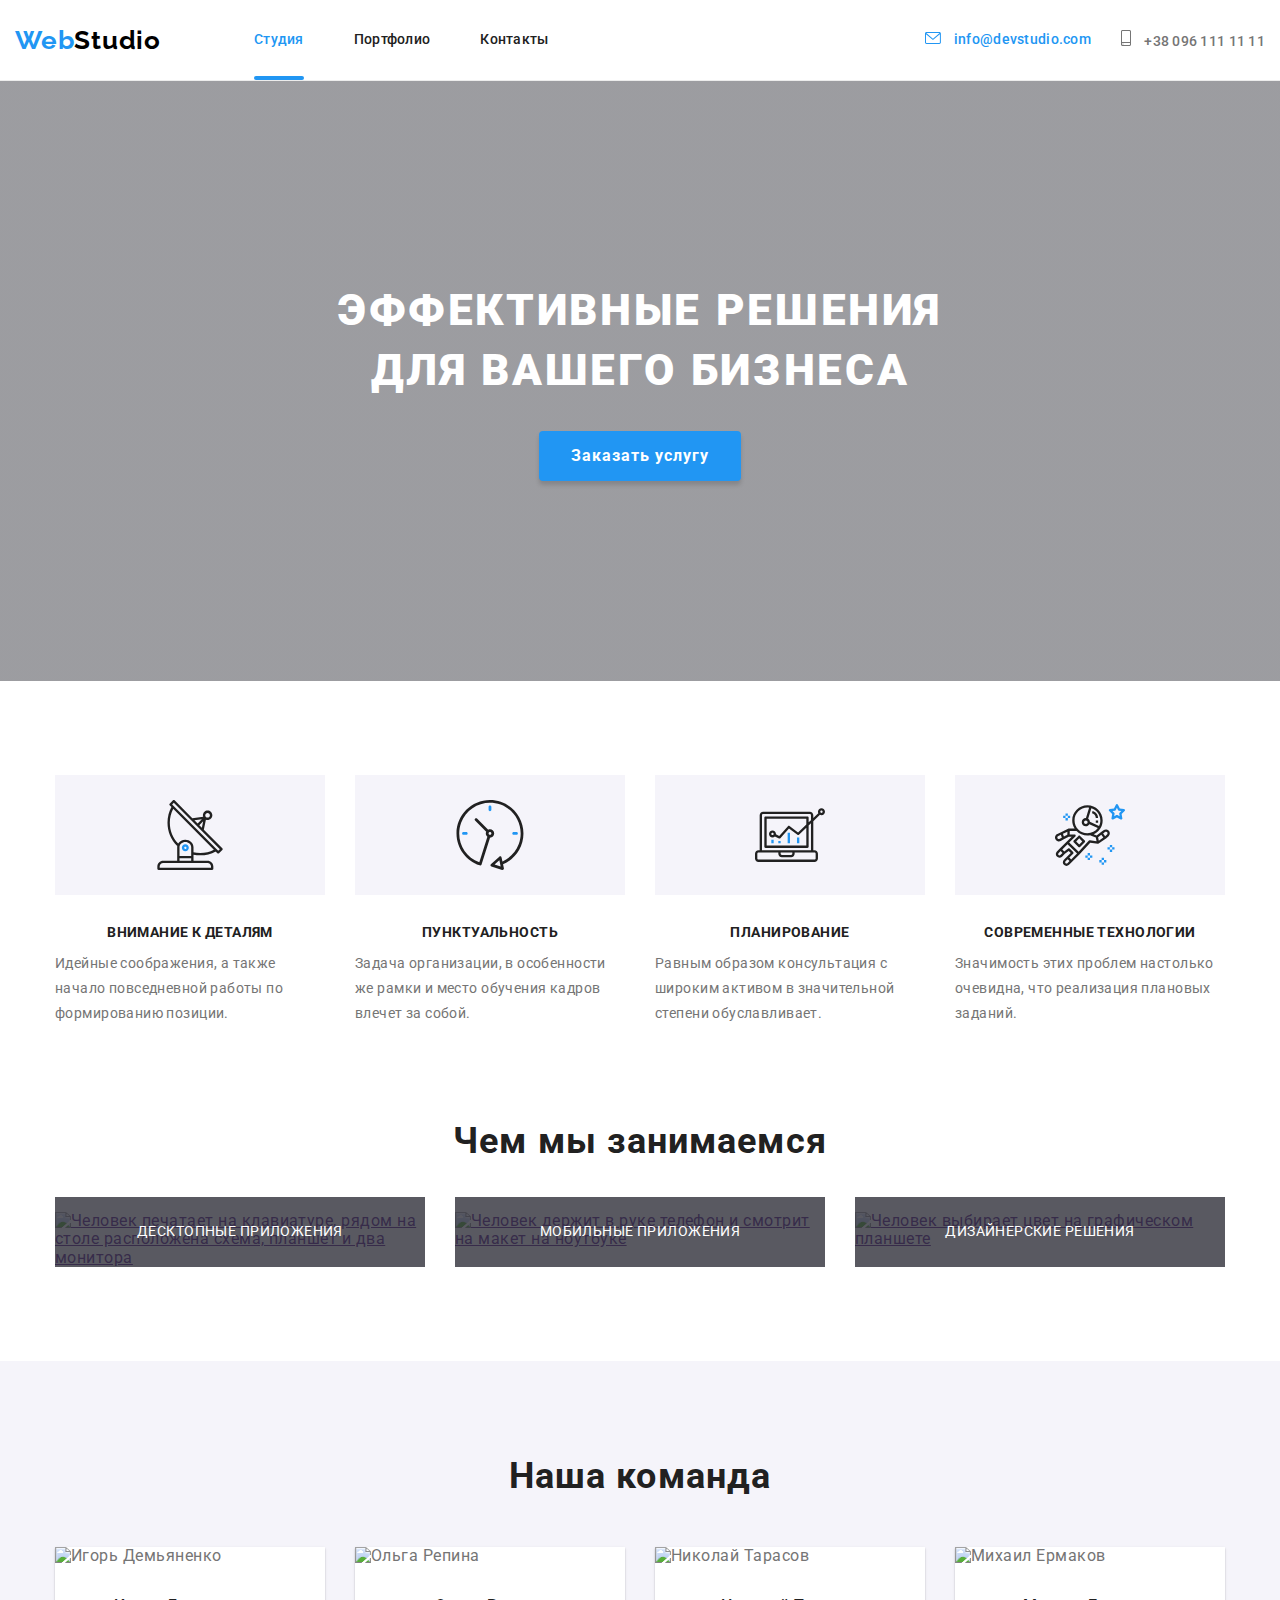
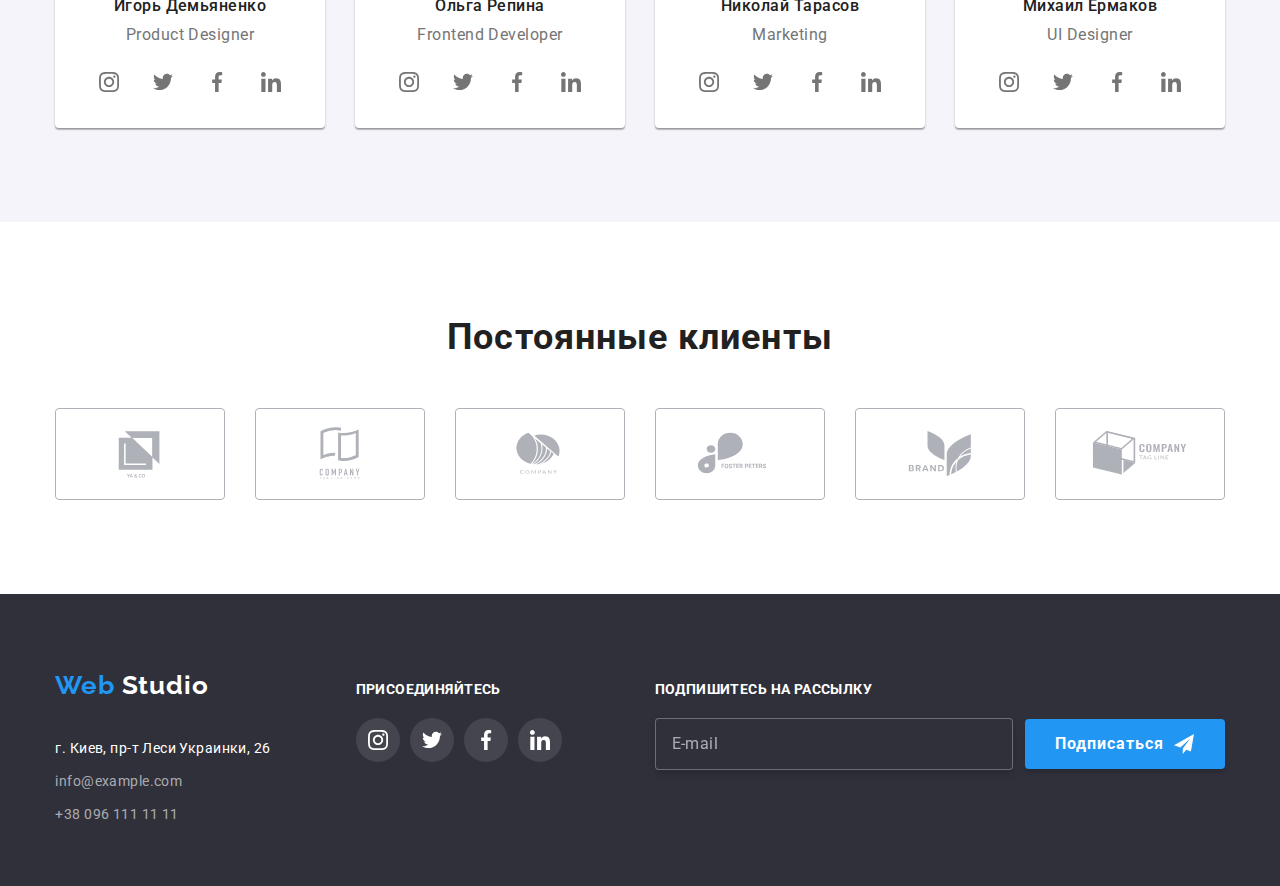
==== commit 83f74553: "Добавляет планшетное отображение" ====
--- a/index.html
+++ b/index.html
@@ -38,6 +38,7 @@
 							<use class="icon header-menu__open" href="./images/icons.svg#menu_open"></use>
 						</svg>
 					</button>
+					<!-- Mobile menu -->
 					<div class="header-menu__container" id="header-menu__container" data-menu>
 						<ul class="list site-nav__list">
 							<li class="site-nav__item">
@@ -93,8 +94,8 @@
 			<!-- Особенности -->
 			<section class="section peculiarities__section">
 				<div class="container">
-					<h2 class="section-title visually-hidden">Особенности</h2>
-					<ul class="list peculiarities_list">
+					<h2 class="section__title visually-hidden">Особенности</h2>
+					<ul class="list section__list peculiarities_list">
 						<li class="section__item peculiarities__item">
 							<div class="section__item centered peculiarities__icon-container">
 								<svg class="icon peculiarities__icon" width="70" height="70">
@@ -145,8 +146,8 @@
 			<!-- Примеры работ -->
 			<section class="section samples__section">
 				<div class="container">
-					<h2 class="section-title">Чем мы занимаемся</h2>
-					<ul class="list samples__list">
+					<h2 class="section__title">Чем мы занимаемся</h2>
+					<ul class="list section__list samples__list">
 						<li class="section__item samples__item">
 							<a href="">
 								<img
@@ -185,8 +186,8 @@
 			<!-- Наша команда -->
 			<section class="section command__section">
 				<div class="container">
-					<h2 class="section-title">Наша команда</h2>
-					<ul class="list command__list">
+					<h2 class="section__title">Наша команда</h2>
+					<ul class="list section__list command__list">
 						<li class="section__item command__item">
 							<img class="img" src="./images/product_designer.jpg" alt="Игорь Демьяненко" />
 							<div class="command__description-container">
@@ -341,7 +342,7 @@
 			<!-- Постоянные клиенты -->
 			<section class="section clients__section">
 				<div class="container">
-					<h2 class="section-title">Постоянные клиенты</h2>
+					<h2 class="section__title">Постоянные клиенты</h2>
 					<ul class="list clients__list">
 						<li class="section__item clients__item">
 							<a class="link clients__link" href="">
--- a/css/main.min.css
+++ b/css/main.min.css
@@ -1,2 +1,2 @@
-:root{--primary-text-color: #757575;--accent-color: #2196f3;--primary-black-color: #000000;--primary-white-color: #ffffff;--hero-gradient-color: rgba(47, 48, 58, 0.4);--secondary-white-color: #f5f4fa;--common-title-color: #212121;--header-border-color: #ececec;--works-border-color: #eeeeee;--footer-color: #2f303a;--svg-social-color: #afb1b8;--svg-footer-color: rgba(255, 255, 255, 0.1);--footer-hyperlink-color: rgba(255, 255, 255, 0.6);--transition: 250ms cubic-bezier(0.4, 0, 0.2, 1)}.visually-hidden{position:absolute !important;clip:rect(1px 1px 1px 1px);padding:0 !important;border:0 !important;height:1px !important;width:1px !important;overflow:hidden}.modal-form__checkbox-label{display:flex;align-items:center;justify-content:center}body{background-color:#e5e5e5;color:var(--primary-text-color);font-family:Roboto, sans-serif;font-size:var(--primary-font-size);font-weight:400;line-height:24px/var(--primary-font-size);letter-spacing:.03em;font-style:normal}body.modal-open,body.menu-open{overflow:hidden}.list{padding:0;margin:0;list-style:none}.img{display:block;max-width:100%;height:auto}p,h1,h2,h3,h4,h5,h6{margin:0}.icon{fill:currentColor}.button{text-decoration:none;text-align:center;cursor:pointer;border:none;letter-spacing:inherit;transition:color var(--transition),background-color var(--transition)}.button--primary{color:var(--primary-white-color);background-color:var(--accent-color)}.button--primary:hover,.button--primary:focus{color:var(--common-title-color);background-color:var(--secondary-white-color)}.button--secondary{color:var(--common-title-color);background-color:var(--secondary-white-color)}.button--secondary:hover,.button--secondary:focus{color:var(--primary-white-color);background-color:var(--accent-color)}.link{text-decoration:none;color:inherit;letter-spacing:inherit;transition:color var(--transition),background-color var(--transition),border var(--transition)}.link:hover,.link:focus{color:var(--accent-color)}.link--current{color:var(--accent-color)}.link--current:hover,.link--current:focus{color:inherit}.address__link{color:var(--footer-hyperlink-color);letter-spacing:inherit}.logo__link{font-family:Raleway;display:flex;color:var(--accent-color)}@media screen and (max-width: 767px){.logo__link{font-size:24px;font-weight:700;line-height:1.17;letter-spacing:.03em}}@media screen and (min-width: 1200px){.logo__link{font-size:26px;font-weight:700;line-height:1.19;letter-spacing:.03em}}.logo__accent{color:var(--primary-black-color)}.logo__accent--footer{color:var(--primary-white-color)}.social__list{display:flex;justify-content:center}@media screen and (min-width: 1200px){.social__item+.social__item{margin-left:10px}}.social__link{display:flex;justify-content:center;align-items:center;width:44px;height:44px;border-radius:50%}.social__link:hover,.social__link:focus{background:var(--accent-color);color:var(--primary-white-color)}.link-social--current{background:var(--accent-color);color:var(--primary-white-color)}.link-social--current:hover,.link-social--current:focus{background:var(--svg-footer-color);color:var(--svg-social-color)}.command__social__link{color:var(--svg-social-color)}.footer__social__link{background-color:var(--svg-footer-color);color:var(--primary-white-color)}.modal__backdrop{position:fixed;top:0;left:0;width:100vw;height:100vh;background-color:rgba(0,0,0,0.5);opacity:1;transition:opacity var(--transition);overflow-y:scroll}.modal__backdrop.is-hidden{opacity:0;visibility:hidden;pointer-events:none;transition:visibility var(--transition),opacity var(--transition)}.modal__container{position:absolute;top:50%;left:50%;min-height:581px;min-width:528px;padding:40px;background-color:var(--primary-white-color);transform:translate(-50%, -50%) scale(1)}.modal__backdrop.is-hidden .modal__container{transform:translate(-50%, -50%) scale(1.1)}.modal__close-button{position:absolute;height:30px;width:30px;top:8px;right:8px;color:var(--primary-black-color);background:var(--primary-white-color);border:1px solid rgba(0,0,0,0.1);border-radius:50%;transition:color var(--transition)}.modal__close-button:hover,.modal__close-button:focus{color:var(--accent-color)}.modal-form{display:flex;flex-direction:column}.modal-form__head{color:var(--common-title-color);font-size:20px;font-weight:700;line-height:1.15;letter-spacing:.03em;margin-bottom:12px}.modal-form__label{font-size:var(--modal-form__label);font-weight:400;line-height:14px/var(--modal-form__label);letter-spacing:.01em;margin-bottom:4px}.modal-form__wrapper{position:relative;display:block;margin-bottom:10px}.modal-form__input{width:100%;height:40px;padding-left:42px;border:1px solid rgba(33,33,33,0.2);border-radius:4px;transition:border-color var(--transition)}.modal-form__input:focus{outline:none;border-color:var(--accent-color)}.modal-form__icon{display:block;width:18px;height:18px;position:absolute;top:50%;left:12px;transform:translateY(-50%);color:var(--common-title-color);transition:color var(--transition)}.modal-form__input:focus+.modal-form__icon{color:var(--accent-color)}.modal-form__message{font-size:12px;font-weight:400;line-height:1.17;letter-spacing:.01em;color:rgba(117,117,117,0.5);width:100%;height:120px;padding:12px 16px;border:1px solid rgba(33,33,33,0.2);border-radius:4px;resize:none;transition:border-color var(--transition)}.modal-form__message::placeholder{color:rgba(117,117,117,0.5)}.modal-form__message:focus{outline:none;border-color:var(--accent-color)}.modal-form__checkbox-label{font-size:12px;font-weight:400;line-height:2;letter-spacing:.03em;margin-bottom:30px}.subscribe-form__check-icon{color:var(--primary-white-color);border:1px solid var(--common-title-color);cursor:pointer;border-radius:2px;transition:color var(--transition),border-color var(--transition),background-color var(--transition),box-shadow var(--transition)}.modal-form__checkbox:checked+.subscribe-form__check-icon{color:var(--primary-white-color);background-color:var(--accent-color);border-color:var(--accent-color)}.modal-form__checkbox:focus:not(:checked)+.subscribe-form__check-icon{color:transparent;border-color:var(--accent-color);box-shadow:inset 0 0 0 2px var(--accent-color)}.modal-form__policy{color:var(--accent-color)}.modal-form__button{font-size:16px;font-weight:700;line-height:1.88;letter-spacing:.06em;width:200px;padding:10px 55px;margin:0 auto;color:var(--primary-white-color);background:#188ce8;box-shadow:0px 4px 4px rgba(0,0,0,0.15);border-radius:4px}.header-menu__button{display:block;margin-left:auto;z-index:3;background-color:transparent}.header-menu__button:hover,.header-menu__button:focus{color:var(--accent-color)}@media screen and (min-width: 769px){.header-menu__button{display:none}}.header-menu__button .header-menu__close{display:none}.header-menu__button.is-open .header-menu__close{display:block}.header-menu__button.is-open .header-menu__open{display:none}.header-menu__container{background-color:var(--primary-white-color);position:absolute;z-index:2;padding:48px 40px}@media screen and (max-width: 767px){.header-menu__container{display:none;top:0;left:0;width:100vw;height:100vh;overflow:scroll}.header-menu__container.is-open{display:block}}@media screen and (max-width: 767px){.site-nav__list{display:block;margin-bottom:302px}}@media screen and (min-width: 1200px){.site-nav__list{display:flex;align-items:center;margin-left:93px}}@media screen and (max-width: 767px){.site-nav__item+.site-nav__item{margin-top:32px}}@media screen and (min-width: 1200px){.site-nav__item+.site-nav__item{margin-left:50px}}.site-nav__link{color:var(--common-title-color)}@media screen and (max-width: 767px){.site-nav__link{font-size:40px;font-weight:500;line-height:1.18;letter-spacing:.02em}}.site-nav__link--current{color:var(--accent-color)}.site-nav__link--current:hover,.site-nav__link--current:focus{color:var(--common-title-color)}@media screen and (min-width: 1200px){.site-nav__link--current::after{display:inline-block;content:"";position:absolute;bottom:0;left:0;width:100%;height:4px;background-color:#2196f3;border-radius:2px;transition:background-color var(--transition)}}.site-nav__link--current:hover::after,.site-nav__link--current:focus::after{background-color:var(--common-title-color)}@media screen and (max-width: 767px){.contacts__list{display:flex;align-items:flex-start;flex-direction:column-reverse;margin-bottom:64px}}@media screen and (min-width: 1200px){.contacts__list{display:flex;align-items:center;margin-left:auto}}@media screen and (min-width: 1200px){.contacts__text{margin-left:10px}}@media screen and (max-width: 767px){.contacts__item+.contacts__item{margin-bottom:32px}}@media screen and (min-width: 1200px){.contacts__item+.contacts__item{display:flex;justify-content:center;align-items:center;margin-left:30px}}.contacts__link{color:var(--primary-text-color)}@media screen and (max-width: 767px){.contacts__link{font-size:40px;font-weight:500;line-height:1.18;letter-spacing:.02em;color:var(--accent-color)}}@media screen and (max-width: 767px){.contacts__icon{display:none}}@media screen and (max-width: 767px){.contacts__link--current{color:var(--primary-text-color);font-size:24px;font-weight:500;line-height:1.17;letter-spacing:.02em}}@media screen and (min-width: 1200px){.contacts__link--current{color:var(--accent-color)}.contacts__link--current:hover,.contacts__link--current:focus{color:inherit}}.container{margin-left:auto;margin-right:auto;padding-left:15px;padding-right:15px}@media screen and (min-width: 480px){.container{width:480px}}@media screen and (min-width: 769px){.container{width:768px}}@media screen and (min-width: 1200px){.container{width:1200px}}.section-title{font-size:28px;font-weight:700;line-height:1.18;letter-spacing:.03em;margin-bottom:30px;color:var(--common-title-color);text-align:center}@media screen and (min-width: 1200px){.section-title{font-size:36px;font-weight:700;line-height:1.17;letter-spacing:.03em;margin-bottom:50px}}.section{background-color:var(--primary-white-color);padding:60px 0}@media screen and (min-width: 1200px){.section{padding:94px 0}}.section__item{margin:0 auto}@media screen and (max-width: 767px){.section__item:not(:last-child){margin-bottom:30px}}@media screen and (min-width: 1200px){.section__item{width:270px}}@media screen and (min-width: 1200px){.section__item+.section__item{margin-left:30px}}.address{color:var(--primary-white-color);font-style:inherit;font-size:14px;font-weight:400;line-height:1.71;letter-spacing:.03em}.address__item:not(:last-child){margin-bottom:9px}@media screen and (min-width: 1200px){.subscribe-form{margin-left:93px}}.subscribe-form__input{font-size:16px;font-weight:400;line-height:1.25;letter-spacing:.03em;padding:15px 16px;filter:drop-shadow(0px 4px 4px rgba(0,0,0,0.15));border:1px solid rgba(255,255,255,0.3);border-radius:4px;background-color:var(--footer-color);color:rgba(255,255,255,0.6)}@media screen and (max-width: 767px){.subscribe-form__input{margin-bottom:30px;width:100%}}@media screen and (min-width: 1200px){.subscribe-form__input{width:358px}}.subscribe-form__input::placeholder{color:rgba(255,255,255,0.6)}@media screen and (max-width: 767px){.subscribe-form__wrapper{flex-direction:column;display:flex;justify-content:center;align-items:center}}@media screen and (min-width: 1200px){.subscribe-form__wrapper{display:flex}}.subscribe-form__button{display:flex;justify-content:center;align-items:center;font-size:16px;font-weight:700;line-height:1.88;letter-spacing:.06em;padding:10px 28px;width:200px;color:var(--primary-white-color);background:var(--accent-color);box-shadow:0px 4px 4px rgba(0,0,0,0.15);border-radius:4px}@media screen and (min-width: 1200px){.subscribe-form__button{margin-left:12px}}.subscribe-form__icon{margin-left:10px;fill:var(--primary-white-color)}.header{background-color:var(--primary-white-color);border-bottom:1px solid var(--header-border-color);position:relative}@media screen and (max-width: 767px){.header__container{padding:0}}.header__nav{display:flex;align-items:center}@media screen and (max-width: 767px){.header__nav{padding:10px 15px}}@media screen and (min-width: 1200px){.header__link,.site-nav__link,.contacts__link{padding-top:32px;padding-bottom:32px;font-size:14px;font-weight:500;line-height:1.14;letter-spacing:.02em;display:block}}@media screen and (max-width: 767px){.header-social__list{display:flex;align-items:center}}@media screen and (min-width: 769px){.header-social__list{display:none}}.header-social__item{font-size:18px;font-weight:500;line-height:1.22;letter-spacing:.02em;color:#2196f3}.header-social__item:not(:last-child)::after{content:"";margin:0 10px;border-left:1px solid rgba(33,33,33,0.2)}.clients__list{display:flex;justify-content:center;flex-wrap:wrap;margin-left:-30px;margin-bottom:-30px}@media screen and (min-width: 1200px){.clients__list{margin:0;flex-wrap:nowrap}}.clients__item{height:92px;display:flex;justify-content:center;align-items:center;flex-basis:calc(100% / 2 - 30px);margin-left:30px;margin-right:0px;margin-top:0px;margin-bottom:30px}@media screen and (min-width: 1200px){.clients__item{margin:0;flex-basis:170px}}.clients__link{width:100%;height:100%;display:flex;justify-content:center;align-items:center;color:var(--svg-social-color);border:1px solid var(--svg-social-color);border-radius:4px}.clients__link:hover,.clients__link:focus{border:1px solid var(--accent-color)}.command__section{background-color:var(--secondary-white-color)}@media screen and (min-width: 1200px){.command__list{display:flex;justify-content:center}}.command__item{background-color:var(--primary-white-color);box-shadow:0px 1px 3px rgba(0,0,0,0.12),0px 1px 1px rgba(0,0,0,0.14),0px 2px 1px rgba(0,0,0,0.2);border-radius:0px 0px 4px 4px}@media screen and (min-width: 1200px){.command__item{width:270px}}.command__description-container{padding:30px 0 24px 0}.command__description{font-size:16px;font-weight:400;line-height:1.19;letter-spacing:.03em;text-align:center}.command__description--name{margin-bottom:10px;color:var(--common-title-color);font-weight:500}.command__description--role{margin-bottom:16px}.hero__section{max-width:1600px;background-color:var(--hero-bg-color);text-align:center;background-image:linear-gradient(var(--hero-gradient-color), var(--hero-gradient-color)),url("../images/hero_img.jpg");box-shadow:0px 4px 4px rgba(0,0,0,0.25)}@media screen and (max-width: 767px){.hero__section{padding:118px 0}}@media screen and (min-width: 1200px){.hero__section{padding:200px 0}}.hero__title{margin:0 auto 30px auto;color:var(--primary-white-color);text-align:center;text-transform:uppercase}@media screen and (max-width: 767px){.hero__title{font-size:26px;font-weight:900;line-height:1.62;letter-spacing:.06em;width:100%}}@media screen and (min-width: 480px){.hero__title{width:360px}}@media screen and (min-width: 1200px){.hero__title{width:696px;font-size:44px;font-weight:900;line-height:1.36;letter-spacing:.06em}}.hero__button{padding:10px 32px;font-size:16px;font-weight:700;line-height:1.88;letter-spacing:.06em;box-shadow:0px 4px 4px rgba(0,0,0,0.15);border-radius:4px}.peculiarities__section{padding-bottom:0}@media screen and (min-width: 1200px){.peculiarities_list{display:flex;justify-content:center}}@media screen and (min-width: 1200px){.peculiarities__item{width:270px}}.peculiarities__icon-container{display:flex;justify-content:center;align-items:center;height:120px;margin-bottom:30px;background-color:var(--secondary-white-color)}.peculiarities__icon{fill:var(--common-title-color)}.peculiarities__title{margin-bottom:10px;color:var(--common-title-color);font-size:14px;font-weight:700;line-height:1.14;letter-spacing:.03em;text-transform:uppercase;text-align:center}.peculiarities__text{font-size:14px;font-weight:400;line-height:1.79;letter-spacing:.03em}@media screen and (max-width: 767px){.samples__section{display:none}}@media screen and (min-width: 1200px){.samples__list{display:flex;justify-content:center}}.samples__item{width:370px;position:relative}.samples__description-container{position:absolute;bottom:0;width:100%;padding:27px 0;text-align:center;background:rgba(47,48,58,0.8)}.samples__title{font-size:14px;font-weight:400;line-height:1.14;letter-spacing:.03em;text-transform:uppercase;color:var(--primary-white-color)}@media screen and (max-width: 767px){.works-nav{margin-bottom:40px}}@media screen and (min-width: 1200px){.works-nav{margin-bottom:50px}}@media screen and (max-width: 767px){.works-nav_list{display:flex;flex-wrap:wrap;margin-bottom:-15px}}@media screen and (min-width: 1200px){.works-nav_list{display:flex;justify-content:center;align-items:center}}@media screen and (max-width: 767px){.works-nav__item{margin-bottom:15px}}.works-nav__item+.works-nav__item{margin-left:8px}.works-nav__button{padding:6px 22px;font-size:16px;font-weight:500;line-height:1.63;letter-spacing:.03em;border-radius:4px}.works-nav__button:hover,.works-nav__button:focus{box-shadow:0px 3px 1px rgba(0,0,0,0.1),0px 1px 2px rgba(0,0,0,0.08),0px 2px 2px rgba(0,0,0,0.12);border-radius:4px}@media screen and (min-width: 1200px){.works-sample_list{display:flex;flex-wrap:wrap;margin-left:-30px;margin-bottom:-30px}}.works-sample{transition:box-shadow var(--transition)}@media screen and (max-width: 767px){.works-sample:not(:last-child){margin-bottom:30px}}@media screen and (min-width: 1200px){.works-sample{flex-basis:calc(100% / 3 - 30px);margin-left:30px;margin-bottom:30px;flex-basis:370px}}.works-sample:hover{box-shadow:0px 1px 1px rgba(0,0,0,0.12),0px 4px 4px rgba(0,0,0,0.06),1px 4px 6px rgba(0,0,0,0.16)}.works-sample__thumb{position:relative;overflow:hidden}.works-sample__overlay{position:absolute;top:0;left:0;width:100%;height:100%;background-color:rgba(33,150,243,0.9);opacity:0;transform:translateY(100%);transition:opacity var(--transition),transform var(--transition)}.works-sample:hover .works-sample__overlay{opacity:1;transform:translateY(0)}.works-sample__overlay-text{padding:63px 24px;font-size:18px;font-weight:400;line-height:1.56;letter-spacing:.03em;color:var(--primary-white-color)}.works-sample__description-container{padding:20px 24px;border:1px solid var(--works-border-color);border-top:0}.works-sample__name{margin-bottom:4px;color:var(--common-title-color);font-size:18px;font-weight:700;line-height:2;letter-spacing:.06em}.works-sample__type{color:var(--primary-text-color);font-size:16px;font-weight:400;line-height:1.88;letter-spacing:.03em}.footer{background-color:var(--footer-color);padding:60px 0}@media screen and (max-width: 767px){.footer__container{text-align:center}}@media screen and (min-width: 1200px){.footer__container{display:flex;justify-content:center;align-items:baseline}}@media screen and (max-width: 767px){.address-block{margin-bottom:60px}}.footer__logo{display:block;margin-bottom:20px}.footer__title{font-size:14px;font-weight:700;line-height:1.14;letter-spacing:.03em;text-transform:uppercase;color:var(--primary-white-color);margin-bottom:20px}@media screen and (max-width: 767px){.footer__social-block{margin-bottom:60px}}@media screen and (min-width: 1200px){.footer__social-block{margin-left:85px}}
+:root{--primary-text-color: #757575;--accent-color: #2196f3;--primary-black-color: #000000;--primary-white-color: #ffffff;--hero-gradient-color: rgba(47, 48, 58, 0.4);--secondary-white-color: #f5f4fa;--common-title-color: #212121;--header-border-color: #ececec;--works-border-color: #eeeeee;--footer-color: #2f303a;--svg-social-color: #afb1b8;--svg-footer-color: rgba(255, 255, 255, 0.1);--footer-hyperlink-color: rgba(255, 255, 255, 0.6);--transition: 250ms cubic-bezier(0.4, 0, 0.2, 1)}.visually-hidden{position:absolute !important;clip:rect(1px 1px 1px 1px);padding:0 !important;border:0 !important;height:1px !important;width:1px !important;overflow:hidden}body{background-color:#e5e5e5;color:var(--primary-text-color);font-family:Roboto, sans-serif;font-size:var(--primary-font-size);font-weight:400;line-height:24px/var(--primary-font-size);letter-spacing:.03em;font-style:normal}body.modal-open,body.menu-open{overflow:hidden}.list{padding:0;margin:0;list-style:none}.img{display:block;max-width:100%;height:auto}p,h1,h2,h3,h4,h5,h6{margin:0}.icon{fill:currentColor}.button{text-decoration:none;text-align:center;cursor:pointer;border:none;letter-spacing:inherit;transition:color var(--transition),background-color var(--transition)}.button--primary{color:var(--primary-white-color);background-color:var(--accent-color)}.button--primary:hover,.button--primary:focus{color:var(--common-title-color);background-color:var(--secondary-white-color)}.button--secondary{color:var(--common-title-color);background-color:var(--secondary-white-color)}.button--secondary:hover,.button--secondary:focus{color:var(--primary-white-color);background-color:var(--accent-color)}.link{text-decoration:none;color:inherit;letter-spacing:inherit;transition:color var(--transition),background-color var(--transition),border var(--transition)}.link:hover,.link:focus{color:var(--accent-color)}.link--current{color:var(--accent-color)}.link--current:hover,.link--current:focus{color:inherit}.address__link{color:var(--footer-hyperlink-color);letter-spacing:inherit}.logo__link{font-family:Raleway;font-size:24px;font-weight:700;line-height:1.17;letter-spacing:.03em;padding:16px 0;display:flex;color:var(--accent-color)}@media screen and (min-width: 1200px){.logo__link{font-size:26px;font-weight:700;line-height:1.19;letter-spacing:.03em}}.logo__accent{color:var(--primary-black-color)}.logo__accent--footer{color:var(--primary-white-color)}.social__list{display:flex;justify-content:center}@media screen and (min-width: 1200px){.social__item+.social__item{margin-left:10px}}.social__link{display:flex;justify-content:center;align-items:center;width:44px;height:44px;border-radius:50%}.social__link:hover,.social__link:focus{background:var(--accent-color);color:var(--primary-white-color)}.link-social--current{background:var(--accent-color);color:var(--primary-white-color)}.link-social--current:hover,.link-social--current:focus{background:var(--svg-footer-color);color:var(--svg-social-color)}.command__social__link{color:var(--svg-social-color)}.footer__social__link{background-color:var(--svg-footer-color);color:var(--primary-white-color)}.modal__backdrop{position:fixed;top:0;left:0;width:100vw;height:100vh;background-color:rgba(0,0,0,0.5);opacity:1;transition:opacity var(--transition);overflow-y:scroll}.modal__backdrop.is-hidden{opacity:0;visibility:hidden;pointer-events:none;transition:visibility var(--transition),opacity var(--transition)}.modal__container{position:absolute;top:50%;left:50%;padding:40px;background-color:var(--primary-white-color);transform:translate(-50%, -50%) scale(1)}@media screen and (max-width: 767px){.modal__container{min-height:609px;min-width:450px}}@media screen and (min-width: 1200px){.modal__container{min-height:581px;min-width:528px}}.modal__backdrop.is-hidden .modal__container{transform:translate(-50%, -50%) scale(1.1)}.modal__close-button{position:absolute;height:30px;width:30px;top:8px;right:8px;color:var(--primary-black-color);background:var(--primary-white-color);border:1px solid rgba(0,0,0,0.1);border-radius:50%;transition:color var(--transition)}.modal__close-button:hover,.modal__close-button:focus{color:var(--accent-color)}.modal-form{display:flex;flex-direction:column}.modal-form__head{color:var(--common-title-color);margin-bottom:12px}@media screen and (max-width: 767px){.modal-form__head{font-size:20px;font-weight:700;line-height:1.5;letter-spacing:.03em}}@media screen and (min-width: 1200px){.modal-form__head{font-size:20px;font-weight:700;line-height:1.15;letter-spacing:.03em}}.modal-form__label{font-size:12px;font-weight:400;line-height:1.17;letter-spacing:.01em;margin-bottom:4px}.modal-form__wrapper{position:relative;display:block;margin-bottom:10px}.modal-form__input{width:100%;height:40px;padding-left:42px;border:1px solid rgba(33,33,33,0.2);border-radius:4px;transition:border-color var(--transition)}.modal-form__input:focus{outline:none;border-color:var(--accent-color)}.modal-form__icon{display:block;width:18px;height:18px;position:absolute;top:50%;left:12px;transform:translateY(-50%);color:var(--common-title-color);transition:color var(--transition)}.modal-form__input:focus+.modal-form__icon{color:var(--accent-color)}.modal-form__message{color:rgba(117,117,117,0.5);width:100%;height:120px;padding:12px 16px;border:1px solid rgba(33,33,33,0.2);border-radius:4px;resize:none;transition:border-color var(--transition)}@media screen and (max-width: 767px){.modal-form__message{font-size:14px;font-weight:400;line-height:1.14;letter-spacing:.01em}}@media screen and (min-width: 1200px){.modal-form__message{font-size:12px;font-weight:400;line-height:1.17;letter-spacing:.01em}}.modal-form__message::placeholder{color:rgba(117,117,117,0.5)}.modal-form__message:focus{outline:none;border-color:var(--accent-color)}.modal-form__checkbox-label{display:flex;justify-content:center;align-items:center;margin-bottom:30px}@media screen and (max-width: 767px){.modal-form__checkbox-label{font-size:12px;font-weight:400;line-height:1.17;letter-spacing:.03em}}@media screen and (min-width: 1200px){.modal-form__checkbox-label{font-size:12px;font-weight:400;line-height:2;letter-spacing:.03em}}.subscribe-form__check-icon{color:var(--primary-white-color);border:1px solid var(--common-title-color);cursor:pointer;border-radius:2px;transition:color var(--transition),border-color var(--transition),background-color var(--transition),box-shadow var(--transition)}.modal-form__checkbox:checked+.subscribe-form__check-icon{color:var(--primary-white-color);background-color:var(--accent-color);border-color:var(--accent-color)}.modal-form__checkbox:focus:not(:checked)+.subscribe-form__check-icon{color:transparent;border-color:var(--accent-color);box-shadow:inset 0 0 0 2px var(--accent-color)}.modal-form__policy{color:var(--accent-color)}.modal-form__button{font-size:16px;font-weight:700;line-height:1.88;letter-spacing:.06em;width:200px;padding:10px 55px;margin:0 auto;color:var(--primary-white-color);background:#188ce8;box-shadow:0px 4px 4px rgba(0,0,0,0.15);border-radius:4px}.header-menu__container{background-color:var(--primary-white-color);width:100vw}@media screen and (max-width: 767px){.header-menu__container{padding:48px 40px;height:100%;position:fixed;top:0;left:0;display:none}.header-menu__container.is-open{z-index:2;overflow-y:scroll;display:flex;flex-direction:column}}@media screen and (max-width: 1199px) and (min-width: 768px){.header-menu__container{display:flex;align-items:center;justify-content:space-between}}@media screen and (min-width: 1200px){.header-menu__container{display:flex;align-items:center;justify-content:space-between}}.header-menu__button{position:absolute;top:10px;right:15px;height:40px;width:40px;line-height:0;display:none;margin-left:auto;z-index:3;background-color:transparent}.header-menu__button:hover,.header-menu__button:focus{color:var(--accent-color)}@media screen and (max-width: 767px){.header-menu__button{display:block}}.header-menu__button .header-menu__close{display:none}.header-menu__button.is-open .header-menu__close{display:block}.header-menu__button.is-open .header-menu__open{display:none}.site-nav__list{display:block}@media screen and (max-width: 767px){.site-nav__list{margin-bottom:auto}}@media screen and (max-width: 1199px) and (min-width: 768px){.site-nav__list{display:flex;align-items:center;margin-left:88px}}@media screen and (min-width: 1200px){.site-nav__list{display:flex;align-items:center;margin-left:93px}}@media screen and (max-width: 767px){.site-nav__item+.site-nav__item{margin-top:32px}}@media screen and (max-width: 1199px) and (min-width: 768px){.site-nav__item+.site-nav__item{margin-left:50px}}@media screen and (min-width: 1200px){.site-nav__item+.site-nav__item{margin-left:50px}}.site-nav__link{display:block;color:var(--common-title-color);padding-top:32px;padding-bottom:32px;font-size:14px;font-weight:500;line-height:1.14;letter-spacing:.02em}@media screen and (max-width: 767px){.site-nav__link{padding:0;font-size:40px;font-weight:500;line-height:1.18;letter-spacing:.02em}}.site-nav__link--current{color:var(--accent-color);position:relative}.site-nav__link--current:hover,.site-nav__link--current:focus{color:var(--common-title-color)}.site-nav__link--current::after{display:inline-block;content:"";position:absolute;bottom:0;left:0;width:100%;height:4px;background-color:#2196f3;border-radius:2px;transition:background-color var(--transition)}@media screen and (max-width: 767px){.site-nav__link--current::after{display:none}}.site-nav__link--current:hover::after,.site-nav__link--current:focus::after{background-color:var(--common-title-color)}@media screen and (max-width: 767px){.contacts__list{display:flex;align-items:flex-start;flex-direction:column-reverse;margin-bottom:64px}}@media screen and (max-width: 1199px) and (min-width: 768px){.contacts__list{display:flex;flex-direction:column;margin-left:auto}}@media screen and (min-width: 1200px){.contacts__list{display:flex;align-items:center;margin-left:auto}}@media screen and (max-width: 1199px) and (min-width: 768px){.contacts__text{margin-left:8px}}@media screen and (min-width: 1200px){.contacts__text{margin-left:10px}}@media screen and (max-width: 767px){.contacts__item+.contacts__item{margin-bottom:32px}}@media screen and (min-width: 1200px){.contacts__item+.contacts__item{display:flex;justify-content:center;align-items:center;margin-left:30px}}.contacts__link{display:block;color:var(--primary-text-color);font-size:14px;font-weight:500;line-height:1.14;letter-spacing:.02em;padding:5px 0}@media screen and (max-width: 767px){.contacts__link{font-size:40px;font-weight:500;line-height:1.18;letter-spacing:.02em;font-size:8vw;color:var(--accent-color)}}@media screen and (max-width: 767px){.contacts__icon{display:none}}@media screen and (max-width: 767px){.contacts__link--current{color:var(--primary-text-color);font-size:24px;font-weight:500;line-height:1.17;letter-spacing:.02em}}@media screen and (min-width: 1200px){.contacts__link--current{color:var(--accent-color)}.contacts__link--current:hover,.contacts__link--current:focus{color:inherit}}.container{margin-left:auto;margin-right:auto;padding-left:15px;padding-right:15px}@media screen and (min-width: 480px){.container{width:480px}}@media screen and (max-width: 1199px) and (min-width: 768px){.container{width:768px}}@media screen and (min-width: 1200px){.container{width:1200px}}.section__title{font-size:28px;font-weight:700;line-height:1.18;letter-spacing:.03em;margin-bottom:30px;color:var(--common-title-color);text-align:center}@media screen and (min-width: 1200px){.section__title{font-size:36px;font-weight:700;line-height:1.17;letter-spacing:.03em;margin-bottom:50px}}.section{background-color:var(--primary-white-color);padding:60px 0}@media screen and (min-width: 1200px){.section{padding:94px 0}}.section__item{margin:0 auto}@media screen and (max-width: 767px){.section__item:not(:last-child){margin-bottom:30px}}@media screen and (min-width: 1200px){.section__item+.section__item{margin-left:30px}}.address{color:var(--primary-white-color);font-style:inherit;font-size:14px;font-weight:400;line-height:1.71;letter-spacing:.03em}.address__item:not(:last-child){margin-bottom:9px}@media screen and (min-width: 1200px){.subscribe-form{margin-left:93px}}.subscribe-form__input{font-size:16px;font-weight:400;line-height:1.25;letter-spacing:.03em;padding:15px 16px;filter:drop-shadow(0px 4px 4px rgba(0,0,0,0.15));border:1px solid rgba(255,255,255,0.3);border-radius:4px;background-color:var(--footer-color);color:rgba(255,255,255,0.6)}@media screen and (max-width: 767px){.subscribe-form__input{margin-bottom:30px;width:100%}}@media screen and (max-width: 1199px) and (min-width: 768px){.subscribe-form__input{margin-bottom:20px;width:450px}}@media screen and (min-width: 1200px){.subscribe-form__input{width:358px}}.subscribe-form__input::placeholder{color:rgba(255,255,255,0.6)}.subscribe-form__wrapper{display:flex;justify-content:center;align-items:center;flex-direction:column}@media screen and (min-width: 1200px){.subscribe-form__wrapper{display:flex;flex-direction:row}}.subscribe-form__button{display:flex;justify-content:center;align-items:center;font-size:16px;font-weight:700;line-height:1.88;letter-spacing:.06em;padding:10px 28px;width:200px;color:var(--primary-white-color);background:var(--accent-color);box-shadow:0px 4px 4px rgba(0,0,0,0.15);border-radius:4px}@media screen and (min-width: 1200px){.subscribe-form__button{margin-left:12px}}.subscribe-form__icon{margin-left:10px;fill:var(--primary-white-color)}.header{background-color:var(--primary-white-color);border-bottom:1px solid var(--header-border-color);position:relative}.header__container{width:100%}.header__nav{display:flex;align-items:center}.header-social__list{display:none;margin-top:-10px}@media screen and (max-width: 767px){.header-social__list{display:flex;align-items:center;flex-wrap:wrap}}.header-social__item{font-size:18px;font-weight:500;line-height:1.22;letter-spacing:.02em;color:#2196f3;margin-top:10px}.header-social__item:not(:last-child)::after{content:"";margin:0 10px;border-left:1px solid rgba(33,33,33,0.2)}.clients__list{display:flex;justify-content:center;flex-wrap:wrap;margin-left:-30px;margin-bottom:-30px}@media screen and (min-width: 1200px){.clients__list{margin:0;flex-wrap:nowrap}}.clients__item{height:92px;margin-left:30px;margin-right:0px;margin-top:0px;margin-bottom:30px;display:flex;justify-content:center;align-items:center}@media screen and (max-width: 767px){.clients__item{flex-basis:calc(100% / 2 - 30px)}}@media screen and (max-width: 1199px) and (min-width: 768px){.clients__item{flex-basis:calc(100% / 3 - 30px)}}@media screen and (min-width: 1200px){.clients__item{margin:0;flex-basis:170px}}.clients__link{width:100%;height:100%;display:flex;justify-content:center;align-items:center;color:var(--svg-social-color);border:1px solid var(--svg-social-color);border-radius:4px}.clients__link:hover,.clients__link:focus{border:1px solid var(--accent-color)}.command__section{background-color:var(--secondary-white-color)}@media screen and (max-width: 1199px) and (min-width: 768px){.command__list{display:flex;flex-wrap:wrap;margin-left:-30px;margin-bottom:-30px}}@media screen and (min-width: 1200px){.command__list{display:flex;justify-content:center}}.command__item{background-color:var(--primary-white-color);box-shadow:0px 1px 3px rgba(0,0,0,0.12),0px 1px 1px rgba(0,0,0,0.14),0px 2px 1px rgba(0,0,0,0.2);border-radius:0px 0px 4px 4px}@media screen and (max-width: 1199px) and (min-width: 768px){.command__item{flex-basis:calc(100% / 2 - 30px);margin-left:30px;margin-bottom:30px}}@media screen and (min-width: 1200px){.command__item{width:270px}}.command__description-container{padding:30px 0 24px 0}.command__description{font-size:16px;font-weight:400;line-height:1.19;letter-spacing:.03em;text-align:center}.command__description--name{margin-bottom:10px;color:var(--common-title-color);font-size:16px;font-weight:500;line-height:1.19;letter-spacing:.03em}.command__description--role{margin-bottom:16px}.hero__section{max-width:1600px;background-color:var(--hero-bg-color);text-align:center;background-image:linear-gradient(var(--hero-gradient-color), var(--hero-gradient-color)),url("../images/hero_img.jpg");box-shadow:0px 4px 4px rgba(0,0,0,0.25)}@media screen and (max-width: 767px){.hero__section{padding:118px 0}}@media screen and (max-width: 1199px) and (min-width: 768px){.hero__section{padding:118px 0}}@media screen and (min-width: 1200px){.hero__section{padding:200px 0}}.hero__title{margin:0 auto 30px auto;color:var(--primary-white-color);text-align:center;text-transform:uppercase}@media screen and (max-width: 767px){.hero__title{font-size:26px;font-weight:900;line-height:1.62;letter-spacing:.06em;width:100%}}@media screen and (min-width: 480px){.hero__title{width:360px}}@media screen and (max-width: 1199px) and (min-width: 768px){.hero__title{font-size:26px;font-weight:900;line-height:1.62;letter-spacing:.06em}}@media screen and (min-width: 1200px){.hero__title{width:696px;font-size:44px;font-weight:900;line-height:1.36;letter-spacing:.06em}}.hero__button{padding:10px 32px;font-size:16px;font-weight:700;line-height:1.88;letter-spacing:.06em;box-shadow:0px 4px 4px rgba(0,0,0,0.15);border-radius:4px}@media screen and (min-width: 1200px){.peculiarities__section{padding-bottom:0}}@media screen and (max-width: 1199px) and (min-width: 768px){.peculiarities_list{display:flex;flex-wrap:wrap;margin-left:-30px;margin-bottom:-30px}}@media screen and (min-width: 1200px){.peculiarities_list{display:flex;justify-content:center}}@media screen and (max-width: 1199px) and (min-width: 768px){.peculiarities__item{flex-basis:calc(100% / 2 - 30px);margin-left:30px;margin-bottom:30px}}@media screen and (min-width: 1200px){.peculiarities__item{width:270px}}.peculiarities__icon-container{display:flex;justify-content:center;align-items:center;height:120px;margin-bottom:30px;background-color:var(--secondary-white-color)}.peculiarities__icon{fill:var(--common-title-color)}.peculiarities__title{margin-bottom:10px;color:var(--common-title-color);font-size:14px;font-weight:700;line-height:1.14;letter-spacing:.03em;text-transform:uppercase;text-align:center}@media screen and (max-width: 1199px) and (min-width: 768px){.peculiarities__title{text-align:left}}.peculiarities__text{font-size:14px;font-weight:400;line-height:1.79;letter-spacing:.03em}.samples__section{display:none}@media screen and (min-width: 1200px){.samples__section{display:block}}@media screen and (min-width: 1200px){.samples__list{display:flex;justify-content:center}}.samples__item{width:370px;position:relative}.samples__description-container{position:absolute;bottom:0;width:100%;padding:27px 0;text-align:center;background:rgba(47,48,58,0.8)}.samples__title{font-size:14px;font-weight:400;line-height:1.14;letter-spacing:.03em;text-transform:uppercase;color:var(--primary-white-color)}@media screen and (max-width: 767px){.works-nav{margin-bottom:40px}}@media screen and (max-width: 1199px) and (min-width: 768px){.works-nav{margin-bottom:30px}}@media screen and (min-width: 1200px){.works-nav{margin-bottom:50px}}@media screen and (max-width: 767px){.works-nav_list{display:flex;flex-wrap:wrap;margin-bottom:-15px}}@media screen and (max-width: 1199px) and (min-width: 768px){.works-nav_list{display:flex;justify-content:center;align-items:center}}@media screen and (min-width: 1200px){.works-nav_list{display:flex;justify-content:center;align-items:center}}@media screen and (max-width: 767px){.works-nav__item{margin-bottom:15px}}.works-nav__item+.works-nav__item{margin-left:8px}.works-nav__button{padding:6px 22px;font-size:16px;font-weight:500;line-height:1.63;letter-spacing:.03em;border-radius:4px}.works-nav__button:hover,.works-nav__button:focus{box-shadow:0px 3px 1px rgba(0,0,0,0.1),0px 1px 2px rgba(0,0,0,0.08),0px 2px 2px rgba(0,0,0,0.12);border-radius:4px}@media screen and (max-width: 1199px) and (min-width: 768px){.works-sample_list{display:flex;flex-wrap:wrap;margin-left:-30px;margin-bottom:-30px}}@media screen and (min-width: 1200px){.works-sample_list{display:flex;flex-wrap:wrap;margin-left:-30px;margin-bottom:-30px}}.works-sample{transition:box-shadow var(--transition);border:1px solid var(--works-border-color);border-top:0}@media screen and (max-width: 767px){.works-sample:not(:last-child){margin-bottom:30px}}@media screen and (max-width: 1199px) and (min-width: 768px){.works-sample{flex-basis:calc(100% / 2 - 30px);margin-left:30px;margin-bottom:30px}}@media screen and (min-width: 1200px){.works-sample{flex-basis:calc(100% / 3 - 30px);margin-left:30px;margin-bottom:30px}}.works-sample:hover{box-shadow:0px 1px 1px rgba(0,0,0,0.12),0px 4px 4px rgba(0,0,0,0.06),1px 4px 6px rgba(0,0,0,0.16)}.works-sample__thumb{position:relative;overflow:hidden}.works-sample__overlay{position:absolute;top:0;left:0;width:100%;height:100%;background-color:rgba(33,150,243,0.9);opacity:0;transform:translateY(100%);transition:opacity var(--transition),transform var(--transition)}.works-sample:hover .works-sample__overlay{opacity:1;transform:translateY(0)}.works-sample__overlay-text{padding:63px 24px;font-size:18px;font-weight:400;line-height:1.56;letter-spacing:.03em;color:var(--primary-white-color)}.works-sample__description-container{padding:20px 24px}.works-sample__name{margin-bottom:4px;color:var(--common-title-color);font-size:18px;font-weight:700;line-height:2;letter-spacing:.06em}.works-sample__type{color:var(--primary-text-color);font-size:16px;font-weight:400;line-height:1.88;letter-spacing:.03em}.footer{background-color:var(--footer-color);padding:60px 0}.footer__container{text-align:center}@media screen and (max-width: 1199px) and (min-width: 768px){.footer__container{display:flex;justify-content:center;flex-wrap:wrap}}@media screen and (min-width: 1200px){.footer__container{display:flex;justify-content:center;align-items:baseline;text-align:left}}.address-block{margin-bottom:60px}@media screen and (min-width: 1200px){.address-block{margin-bottom:0}}.footer__logo{display:block;margin-bottom:20px}.footer__title{font-size:14px;font-weight:700;line-height:1.14;letter-spacing:.03em;text-transform:uppercase;color:var(--primary-white-color);margin-bottom:20px}@media screen and (max-width: 767px){.footer__social-block{margin-bottom:60px}}@media screen and (max-width: 1199px) and (min-width: 768px){.footer__social-block{margin-left:165px}}@media screen and (min-width: 1200px){.footer__social-block{margin-left:85px}}
 /*# sourceMappingURL=main.min.css.map */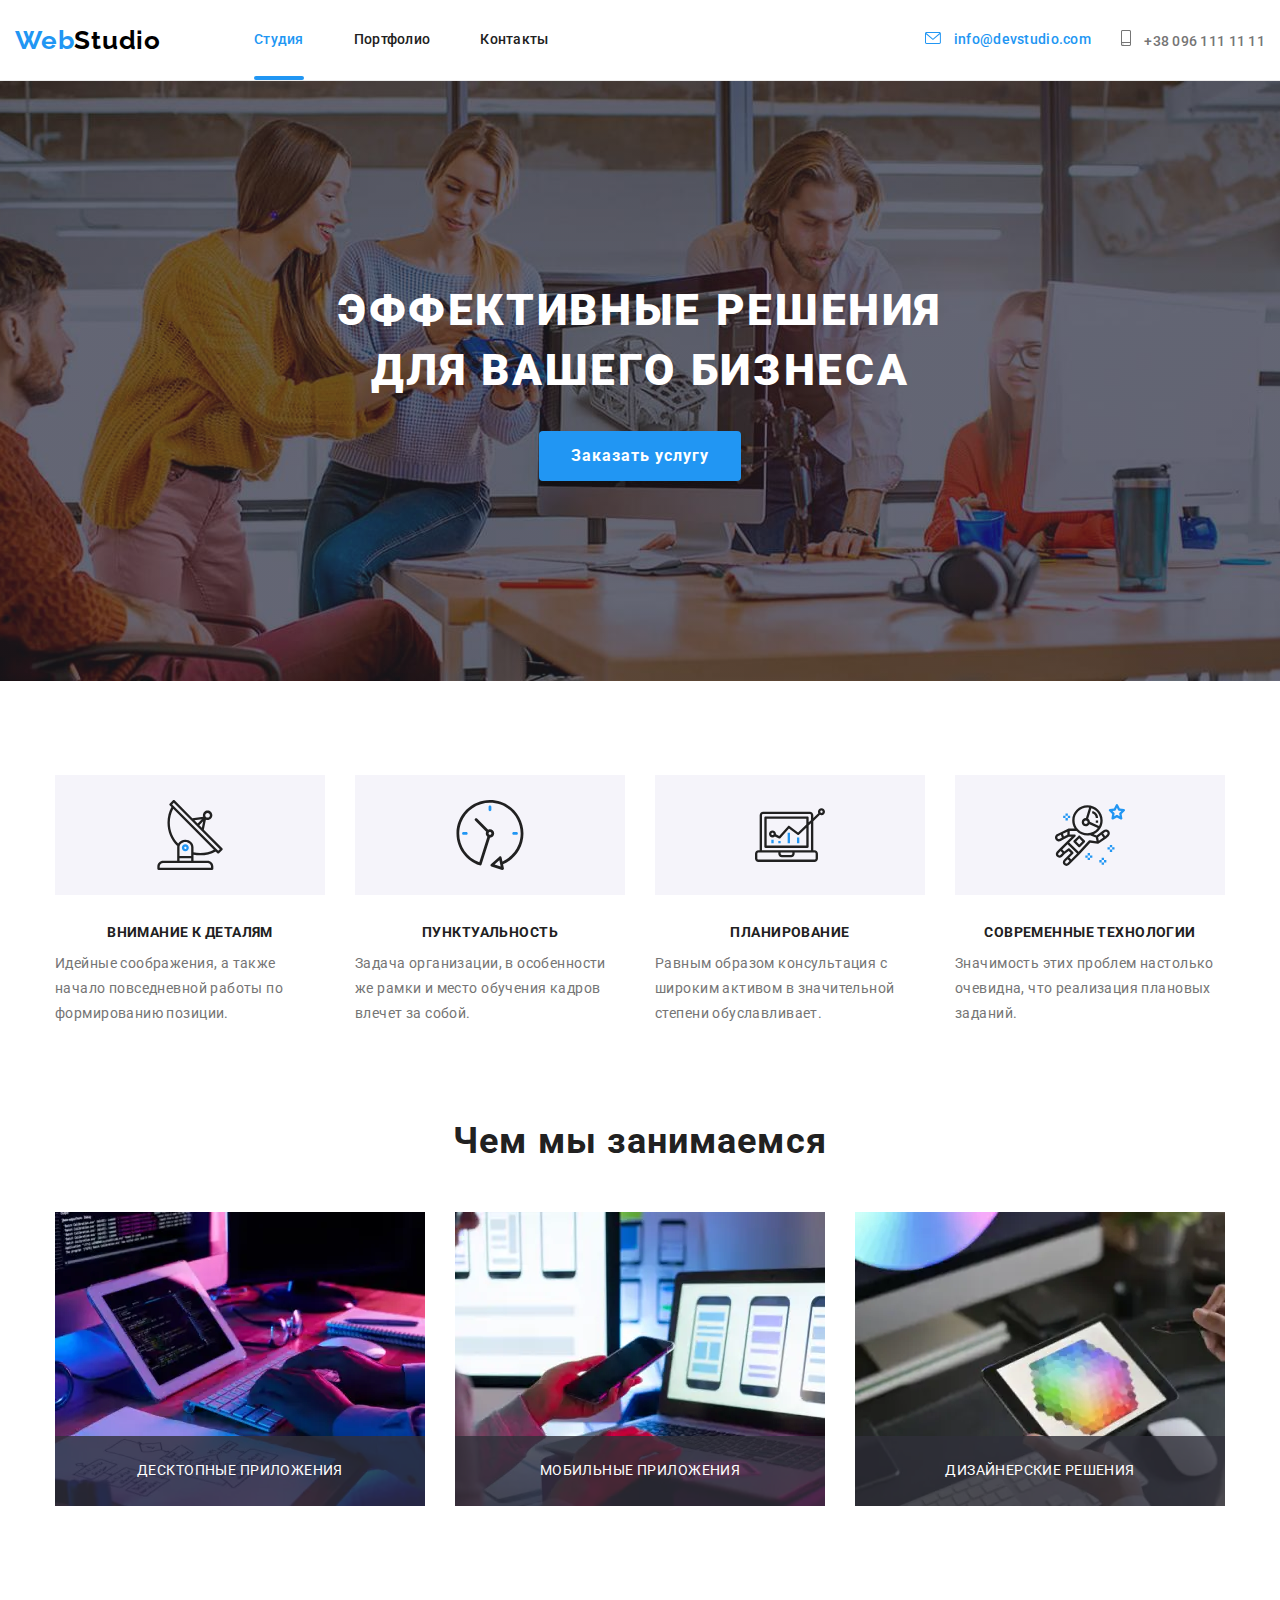
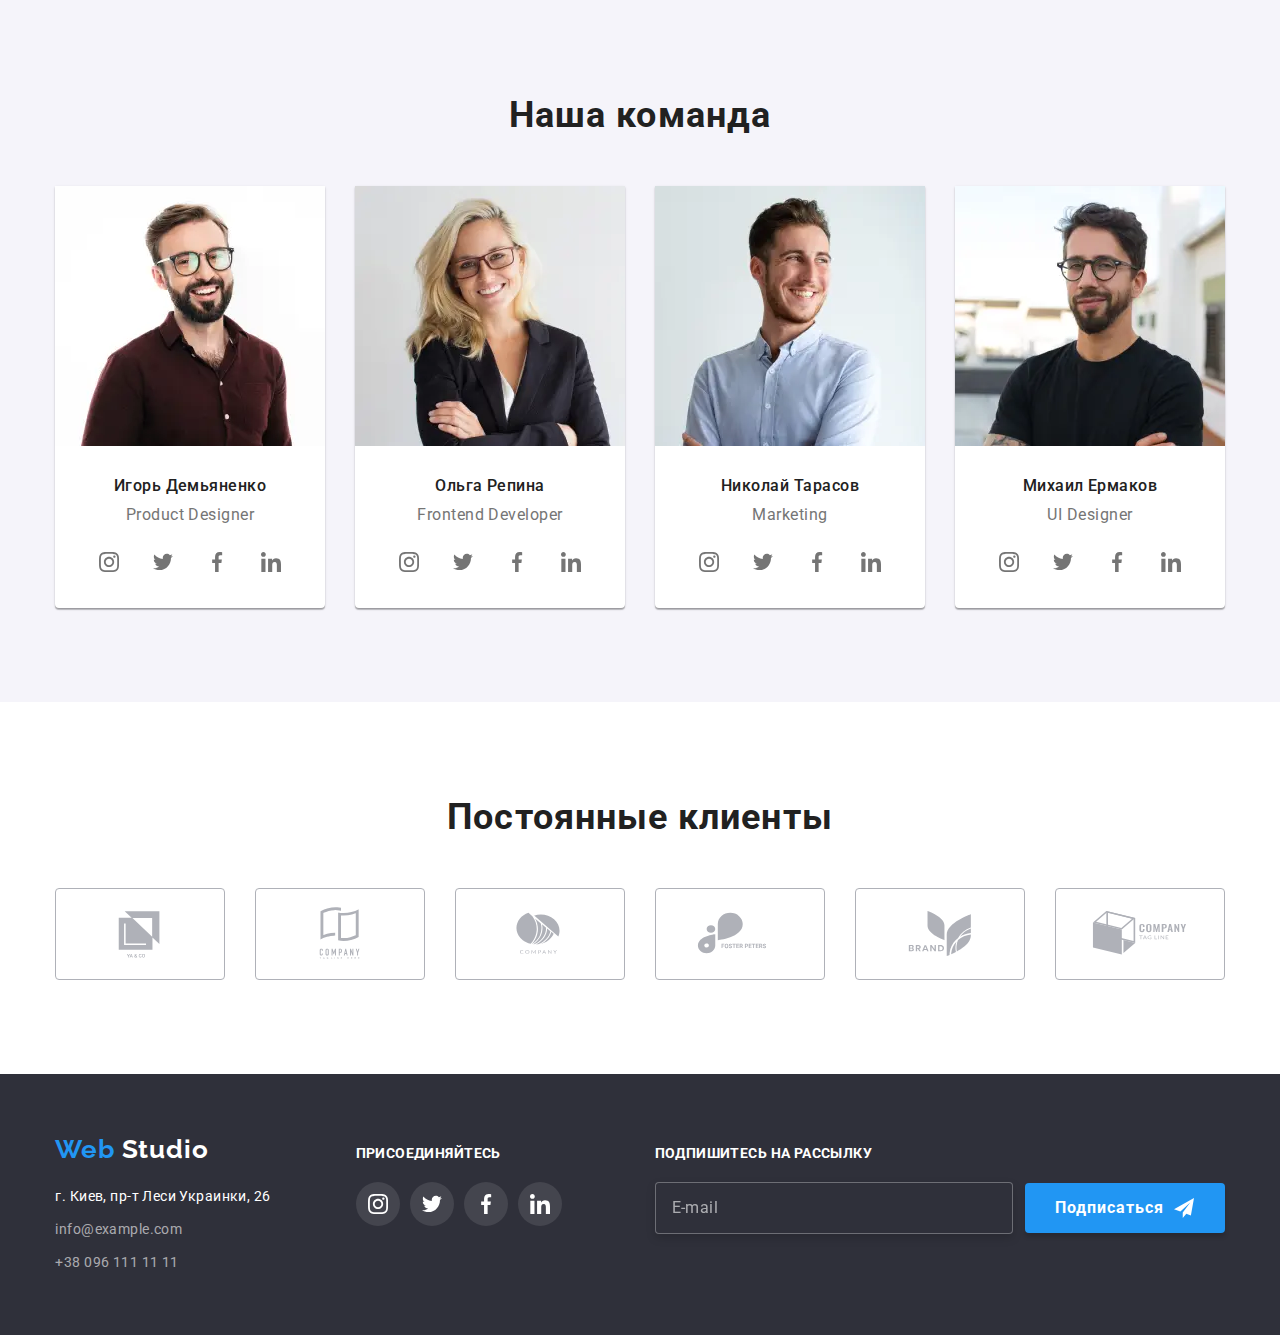
==== commit 70a3f16b: "Добавляет картинки для разных разрешений и плотностей экрана" ====
--- a/index.html
+++ b/index.html
@@ -150,11 +150,28 @@
 					<ul class="list section__list samples__list">
 						<li class="section__item samples__item">
 							<a href="">
-								<img
-									class="img"
-									src="./images/work1.jpg"
-									alt="Человек печатает на клавиатуре, рядом на столе расположена схема, планшет и два монитора"
-								/>
+								<picture>
+									<source
+										srcset="
+											./images/work/work1/work1_d.webp    1x,
+											./images/work/work1/work1_d@2x.webp 2x,
+											./images/work/work1/work1_d@3x.webp 3x
+										"
+										type="image/webp"
+									/>
+									<source
+										srcset="
+											./images/work/work1/work1_d.jpg    1x,
+											./images/work/work1/work1_d@2x.jpg 2x,
+											./images/work/work1/work1_d@3x.jpg 3x
+										"
+									/>
+									<img
+										class="img"
+										src="#"
+										alt="Человек печатает на клавиатуре, рядом на столе расположена схема, планшет и два монитора"
+									/>
+								</picture>
 								<div class="samples__description-container">
 									<h3 class="samples__title">Десктопные приложения</h3>
 								</div>
@@ -162,11 +179,24 @@
 						</li>
 						<li class="section__item samples__item">
 							<a href="">
-								<img
-									class="img"
-									src="./images/work2.jpg"
-									alt="Человек держит в руке телефон и смотрит на макет на ноутбуке"
-								/>
+								<picture>
+									<source
+										srcset="
+											./images/work/work2/work2_d.webp    1x,
+											./images/work/work2/work2_d@2x.webp 2x,
+											./images/work/work2/work2_d@3x.webp 3x
+										"
+										type="image/webp"
+									/>
+									<source
+										srcset="
+											./images/work/work2/work2_d.jpg    1x,
+											./images/work/work2/work2_d@2x.jpg 2x,
+											./images/work/work2/work2_d@3x.jpg 3x
+										"
+									/>
+									<img class="img" src="#" alt="Человек держит в руке телефон и смотрит на макет на ноутбуке" />
+								</picture>
 								<div class="samples__description-container">
 									<h3 class="samples__title">Мобильные приложения</h3>
 								</div>
@@ -174,7 +204,24 @@
 						</li>
 						<li class="section__item samples__item">
 							<a href="">
-								<img class="img" src="./images/work3.jpg" alt="Человек выбирает цвет на графическом планшете" />
+								<picture>
+									<source
+										srcset="
+											./images/work/work3/work3_d.webp    1x,
+											./images/work/work3/work3_d@2x.webp 2x,
+											./images/work/work3/work3_d@3x.webp 3x
+										"
+										type="image/webp"
+									/>
+									<source
+										srcset="
+											./images/work/work3/work3_d.jpg    1x,
+											./images/work/work3/work3_d@2x.jpg 2x,
+											./images/work/work3/work3_d@3x.jpg 3x
+										"
+									/>
+									<img class="img" src="#" alt="Человек выбирает цвет на графическом планшете" />
+								</picture>
 								<div class="samples__description-container">
 									<h3 class="samples__title">Дизайнерские решения</h3>
 								</div>
@@ -189,7 +236,58 @@
 					<h2 class="section__title">Наша команда</h2>
 					<ul class="list section__list command__list">
 						<li class="section__item command__item">
-							<img class="img" src="./images/product_designer.jpg" alt="Игорь Демьяненко" />
+							<picture>
+								<source
+									media="(min-width: 1200px)"
+									srcset="
+										./images/command/product_designer/product_designer_d.webp    1x,
+										./images/command/product_designer/product_designer_d@2x.webp 2x,
+										./images/command/product_designer/product_designer_d@3x.webp 3x
+									"
+									type="image/webp"
+								/>
+								<source
+									media="(min-width: 1200px)"
+									srcset="
+										./images/command/product_designer/product_designer_d.jpg    1x,
+										./images/command/product_designer/product_designer_d@2x.jpg 2x,
+										./images/command/product_designer/product_designer_d@3x.jpg 3x
+									"
+								/>
+								<source
+									media="(min-width: 768px)"
+									srcset="
+										./images/command/product_designer/product_designer_t.webp    1x,
+										./images/command/product_designer/product_designer_t@2x.webp 2x,
+										./images/command/product_designer/product_designer_t@3x.webp 3x
+									"
+									type="image/webp"
+								/>
+								<source
+									media="(min-width: 768px)"
+									srcset="
+										./images/command/product_designer/product_designer_t.jpg    1x,
+										./images/command/product_designer/product_designer_t@2x.jpg 2x,
+										./images/command/product_designer/product_designer_t@3x.jpg 3x
+									"
+								/>
+								<source
+									srcset="
+										./images/command/product_designer/product_designer_m.webp    1x,
+										./images/command/product_designer/product_designer_m@2x.webp 2x,
+										./images/command/product_designer/product_designer_m@3x.webp 3x
+									"
+									type="image/webp"
+								/>
+								<source
+									srcset="
+										./images/command/product_designer/product_designer_m.jpg    1x,
+										./images/command/product_designer/product_designer_m@2x.jpg 2x,
+										./images/command/product_designer/product_designer_m@3x.jpg 3x
+									"
+								/>
+								<img class="img" src="#" alt="Игорь Демьяненко" />
+							</picture>
 							<div class="command__description-container">
 								<h3 class="command__description command__description--name">Игорь Демьяненко</h3>
 								<p class="command__description command__description--role" lang="en">Product Designer</p>
@@ -226,7 +324,58 @@
 							</div>
 						</li>
 						<li class="section__item command__item">
-							<img class="img" src="./images/frontend_developer.jpg " alt="Ольга Репина" />
+							<picture>
+								<source
+									media="(min-width: 1200px)"
+									srcset="
+										./images/command/frontend_developer/frontend_developer_d.webp    1x,
+										./images/command/frontend_developer/frontend_developer_d@2x.webp 2x,
+										./images/command/frontend_developer/frontend_developer_d@3x.webp 3x
+									"
+									type="image/webp"
+								/>
+								<source
+									media="(min-width: 1200px)"
+									srcset="
+										./images/command/frontend_developer/frontend_developer_d.jpg    1x,
+										./images/command/frontend_developer/frontend_developer_d@2x.jpg 2x,
+										./images/command/frontend_developer/frontend_developer_d@3x.jpg 3x
+									"
+								/>
+								<source
+									media="(min-width: 768px)"
+									srcset="
+										./images/command/frontend_developer/frontend_developer_t.webp    1x,
+										./images/command/frontend_developer/frontend_developer_t@2x.webp 2x,
+										./images/command/frontend_developer/frontend_developer_t@3x.webp 3x
+									"
+									type="image/webp"
+								/>
+								<source
+									media="(min-width: 768px)"
+									srcset="
+										./images/command/frontend_developer/frontend_developer_t.jpg    1x,
+										./images/command/frontend_developer/frontend_developer_t@2x.jpg 2x,
+										./images/command/frontend_developer/frontend_developer_t@3x.jpg 3x
+									"
+								/>
+								<source
+									srcset="
+										./images/command/frontend_developer/frontend_developer_m.webp    1x,
+										./images/command/frontend_developer/frontend_developer_m@2x.webp 2x,
+										./images/command/frontend_developer/frontend_developer_m@3x.webp 3x
+									"
+									type="image/webp"
+								/>
+								<source
+									srcset="
+										./images/command/frontend_developer/frontend_developer_m.jpg    1x,
+										./images/command/frontend_developer/frontend_developer_m@2x.jpg 2x,
+										./images/command/frontend_developer/frontend_developer_m@3x.jpg 3x
+									"
+								/>
+								<img class="img" src="#" alt="Ольга Репина" />
+							</picture>
 							<div class="command__description-container">
 								<h3 class="command__description command__description--name">Ольга Репина</h3>
 								<p class="command__description command__description--role" lang="en">Frontend Developer</p>
@@ -263,7 +412,58 @@
 							</div>
 						</li>
 						<li class="section__item command__item">
-							<img class="img" src="./images/marketing.jpg" alt="Николай Тарасов" />
+							<picture>
+								<source
+									media="(min-width: 1200px)"
+									srcset="
+										./images/command/marketing/marketing_d.webp    1x,
+										./images/command/marketing/marketing_d@2x.webp 2x,
+										./images/command/marketing/marketing_d@3x.webp 3x
+									"
+									type="image/webp"
+								/>
+								<source
+									media="(min-width: 1200px)"
+									srcset="
+										./images/command/marketing/marketing_d.jpg    1x,
+										./images/command/marketing/marketing_d@2x.jpg 2x,
+										./images/command/marketing/marketing_d@3x.jpg 3x
+									"
+								/>
+								<source
+									media="(min-width: 768px)"
+									srcset="
+										./images/command/marketing/marketing_t.webp    1x,
+										./images/command/marketing/marketing_t@2x.webp 2x,
+										./images/command/marketing/marketing_t@3x.webp 3x
+									"
+									type="image/webp"
+								/>
+								<source
+									media="(min-width: 768px)"
+									srcset="
+										./images/command/marketing/marketing_t.jpg    1x,
+										./images/command/marketing/marketing_t@2x.jpg 2x,
+										./images/command/marketing/marketing_t@3x.jpg 3x
+									"
+								/>
+								<source
+									srcset="
+										./images/command/marketing/marketing_m.webp    1x,
+										./images/command/marketing/marketing_m@2x.webp 2x,
+										./images/command/marketing/marketing_m@3x.webp 3x
+									"
+									type="image/webp"
+								/>
+								<source
+									srcset="
+										./images/command/marketing/marketing_m.jpg    1x,
+										./images/command/marketing/marketing_m@2x.jpg 2x,
+										./images/command/marketing/marketing_m@3x.jpg 3x
+									"
+								/>
+								<img class="img" src="#" alt="Николай Тарасов" />
+							</picture>
 							<div class="command__description-container">
 								<h3 class="command__description command__description--name">Николай Тарасов</h3>
 								<p class="command__description command__description--role" lang="en">Marketing</p>
@@ -300,7 +500,58 @@
 							</div>
 						</li>
 						<li class="section__item command__item">
-							<img class="img" src="./images/ui_designer.jpg" alt="Михаил Ермаков" />
+							<picture>
+								<source
+									media="(min-width: 1200px)"
+									srcset="
+										./images/command/ui_designer/ui_designer_d.webp    1x,
+										./images/command/ui_designer/ui_designer_d@2x.webp 2x,
+										./images/command/ui_designer/ui_designer_d@3x.webp 3x
+									"
+									type="image/webp"
+								/>
+								<source
+									media="(min-width: 1200px)"
+									srcset="
+										./images/command/ui_designer/ui_designer_d.jpg    1x,
+										./images/command/ui_designer/ui_designer_d@2x.jpg 2x,
+										./images/command/ui_designer/ui_designer_d@3x.jpg 3x
+									"
+								/>
+								<source
+									media="(min-width: 768px)"
+									srcset="
+										./images/command/ui_designer/ui_designer_t.webp    1x,
+										./images/command/ui_designer/ui_designer_t@2x.webp 2x,
+										./images/command/ui_designer/ui_designer_t@3x.webp 3x
+									"
+									type="image/webp"
+								/>
+								<source
+									media="(min-width: 768px)"
+									srcset="
+										./images/command/ui_designer/ui_designer_t.jpg    1x,
+										./images/command/ui_designer/ui_designer_t@2x.jpg 2x,
+										./images/command/ui_designer/ui_designer_t@3x.jpg 3x
+									"
+								/>
+								<source
+									srcset="
+										./images/command/ui_designer/ui_designer_m.webp    1x,
+										./images/command/ui_designer/ui_designer_m@2x.webp 2x,
+										./images/command/ui_designer/ui_designer_m@3x.webp 3x
+									"
+									type="image/webp"
+								/>
+								<source
+									srcset="
+										./images/command/ui_designer/ui_designer_m.jpg    1x,
+										./images/command/ui_designer/ui_designer_m@2x.jpg 2x,
+										./images/command/ui_designer/ui_designer_m@3x.jpg 3x
+									"
+								/>
+								<img class="img" src="#" alt="Михаил Ермаков" />
+							</picture>
 							<div class="command__description-container">
 								<h3 class="command__description command__description--name">Михаил Ермаков</h3>
 								<p class="command__description command__description--role" lang="en">UI Designer</p>
--- a/css/main.min.css
+++ b/css/main.min.css
@@ -1,2 +1,2 @@
-:root{--primary-text-color: #757575;--accent-color: #2196f3;--primary-black-color: #000000;--primary-white-color: #ffffff;--hero-gradient-color: rgba(47, 48, 58, 0.4);--secondary-white-color: #f5f4fa;--common-title-color: #212121;--header-border-color: #ececec;--works-border-color: #eeeeee;--footer-color: #2f303a;--svg-social-color: #afb1b8;--svg-footer-color: rgba(255, 255, 255, 0.1);--footer-hyperlink-color: rgba(255, 255, 255, 0.6);--transition: 250ms cubic-bezier(0.4, 0, 0.2, 1)}.visually-hidden{position:absolute !important;clip:rect(1px 1px 1px 1px);padding:0 !important;border:0 !important;height:1px !important;width:1px !important;overflow:hidden}body{background-color:#e5e5e5;color:var(--primary-text-color);font-family:Roboto, sans-serif;font-size:var(--primary-font-size);font-weight:400;line-height:24px/var(--primary-font-size);letter-spacing:.03em;font-style:normal}body.modal-open,body.menu-open{overflow:hidden}.list{padding:0;margin:0;list-style:none}.img{display:block;max-width:100%;height:auto}p,h1,h2,h3,h4,h5,h6{margin:0}.icon{fill:currentColor}.button{text-decoration:none;text-align:center;cursor:pointer;border:none;letter-spacing:inherit;transition:color var(--transition),background-color var(--transition)}.button--primary{color:var(--primary-white-color);background-color:var(--accent-color)}.button--primary:hover,.button--primary:focus{color:var(--common-title-color);background-color:var(--secondary-white-color)}.button--secondary{color:var(--common-title-color);background-color:var(--secondary-white-color)}.button--secondary:hover,.button--secondary:focus{color:var(--primary-white-color);background-color:var(--accent-color)}.link{text-decoration:none;color:inherit;letter-spacing:inherit;transition:color var(--transition),background-color var(--transition),border var(--transition)}.link:hover,.link:focus{color:var(--accent-color)}.link--current{color:var(--accent-color)}.link--current:hover,.link--current:focus{color:inherit}.address__link{color:var(--footer-hyperlink-color);letter-spacing:inherit}.logo__link{font-family:Raleway;font-size:24px;font-weight:700;line-height:1.17;letter-spacing:.03em;padding:16px 0;display:flex;color:var(--accent-color)}@media screen and (min-width: 1200px){.logo__link{font-size:26px;font-weight:700;line-height:1.19;letter-spacing:.03em}}.logo__accent{color:var(--primary-black-color)}.logo__accent--footer{color:var(--primary-white-color)}.social__list{display:flex;justify-content:center}@media screen and (min-width: 1200px){.social__item+.social__item{margin-left:10px}}.social__link{display:flex;justify-content:center;align-items:center;width:44px;height:44px;border-radius:50%}.social__link:hover,.social__link:focus{background:var(--accent-color);color:var(--primary-white-color)}.link-social--current{background:var(--accent-color);color:var(--primary-white-color)}.link-social--current:hover,.link-social--current:focus{background:var(--svg-footer-color);color:var(--svg-social-color)}.command__social__link{color:var(--svg-social-color)}.footer__social__link{background-color:var(--svg-footer-color);color:var(--primary-white-color)}.modal__backdrop{position:fixed;top:0;left:0;width:100vw;height:100vh;background-color:rgba(0,0,0,0.5);opacity:1;transition:opacity var(--transition);overflow-y:scroll}.modal__backdrop.is-hidden{opacity:0;visibility:hidden;pointer-events:none;transition:visibility var(--transition),opacity var(--transition)}.modal__container{position:absolute;top:50%;left:50%;padding:40px;background-color:var(--primary-white-color);transform:translate(-50%, -50%) scale(1)}@media screen and (max-width: 767px){.modal__container{min-height:609px;min-width:450px}}@media screen and (min-width: 1200px){.modal__container{min-height:581px;min-width:528px}}.modal__backdrop.is-hidden .modal__container{transform:translate(-50%, -50%) scale(1.1)}.modal__close-button{position:absolute;height:30px;width:30px;top:8px;right:8px;color:var(--primary-black-color);background:var(--primary-white-color);border:1px solid rgba(0,0,0,0.1);border-radius:50%;transition:color var(--transition)}.modal__close-button:hover,.modal__close-button:focus{color:var(--accent-color)}.modal-form{display:flex;flex-direction:column}.modal-form__head{color:var(--common-title-color);margin-bottom:12px}@media screen and (max-width: 767px){.modal-form__head{font-size:20px;font-weight:700;line-height:1.5;letter-spacing:.03em}}@media screen and (min-width: 1200px){.modal-form__head{font-size:20px;font-weight:700;line-height:1.15;letter-spacing:.03em}}.modal-form__label{font-size:12px;font-weight:400;line-height:1.17;letter-spacing:.01em;margin-bottom:4px}.modal-form__wrapper{position:relative;display:block;margin-bottom:10px}.modal-form__input{width:100%;height:40px;padding-left:42px;border:1px solid rgba(33,33,33,0.2);border-radius:4px;transition:border-color var(--transition)}.modal-form__input:focus{outline:none;border-color:var(--accent-color)}.modal-form__icon{display:block;width:18px;height:18px;position:absolute;top:50%;left:12px;transform:translateY(-50%);color:var(--common-title-color);transition:color var(--transition)}.modal-form__input:focus+.modal-form__icon{color:var(--accent-color)}.modal-form__message{color:rgba(117,117,117,0.5);width:100%;height:120px;padding:12px 16px;border:1px solid rgba(33,33,33,0.2);border-radius:4px;resize:none;transition:border-color var(--transition)}@media screen and (max-width: 767px){.modal-form__message{font-size:14px;font-weight:400;line-height:1.14;letter-spacing:.01em}}@media screen and (min-width: 1200px){.modal-form__message{font-size:12px;font-weight:400;line-height:1.17;letter-spacing:.01em}}.modal-form__message::placeholder{color:rgba(117,117,117,0.5)}.modal-form__message:focus{outline:none;border-color:var(--accent-color)}.modal-form__checkbox-label{display:flex;justify-content:center;align-items:center;margin-bottom:30px}@media screen and (max-width: 767px){.modal-form__checkbox-label{font-size:12px;font-weight:400;line-height:1.17;letter-spacing:.03em}}@media screen and (min-width: 1200px){.modal-form__checkbox-label{font-size:12px;font-weight:400;line-height:2;letter-spacing:.03em}}.subscribe-form__check-icon{color:var(--primary-white-color);border:1px solid var(--common-title-color);cursor:pointer;border-radius:2px;transition:color var(--transition),border-color var(--transition),background-color var(--transition),box-shadow var(--transition)}.modal-form__checkbox:checked+.subscribe-form__check-icon{color:var(--primary-white-color);background-color:var(--accent-color);border-color:var(--accent-color)}.modal-form__checkbox:focus:not(:checked)+.subscribe-form__check-icon{color:transparent;border-color:var(--accent-color);box-shadow:inset 0 0 0 2px var(--accent-color)}.modal-form__policy{color:var(--accent-color)}.modal-form__button{font-size:16px;font-weight:700;line-height:1.88;letter-spacing:.06em;width:200px;padding:10px 55px;margin:0 auto;color:var(--primary-white-color);background:#188ce8;box-shadow:0px 4px 4px rgba(0,0,0,0.15);border-radius:4px}.header-menu__container{background-color:var(--primary-white-color);width:100vw}@media screen and (max-width: 767px){.header-menu__container{padding:48px 40px;height:100%;position:fixed;top:0;left:0;display:none}.header-menu__container.is-open{z-index:2;overflow-y:scroll;display:flex;flex-direction:column}}@media screen and (max-width: 1199px) and (min-width: 768px){.header-menu__container{display:flex;align-items:center;justify-content:space-between}}@media screen and (min-width: 1200px){.header-menu__container{display:flex;align-items:center;justify-content:space-between}}.header-menu__button{position:absolute;top:10px;right:15px;height:40px;width:40px;line-height:0;display:none;margin-left:auto;z-index:3;background-color:transparent}.header-menu__button:hover,.header-menu__button:focus{color:var(--accent-color)}@media screen and (max-width: 767px){.header-menu__button{display:block}}.header-menu__button .header-menu__close{display:none}.header-menu__button.is-open .header-menu__close{display:block}.header-menu__button.is-open .header-menu__open{display:none}.site-nav__list{display:block}@media screen and (max-width: 767px){.site-nav__list{margin-bottom:auto}}@media screen and (max-width: 1199px) and (min-width: 768px){.site-nav__list{display:flex;align-items:center;margin-left:88px}}@media screen and (min-width: 1200px){.site-nav__list{display:flex;align-items:center;margin-left:93px}}@media screen and (max-width: 767px){.site-nav__item+.site-nav__item{margin-top:32px}}@media screen and (max-width: 1199px) and (min-width: 768px){.site-nav__item+.site-nav__item{margin-left:50px}}@media screen and (min-width: 1200px){.site-nav__item+.site-nav__item{margin-left:50px}}.site-nav__link{display:block;color:var(--common-title-color);padding-top:32px;padding-bottom:32px;font-size:14px;font-weight:500;line-height:1.14;letter-spacing:.02em}@media screen and (max-width: 767px){.site-nav__link{padding:0;font-size:40px;font-weight:500;line-height:1.18;letter-spacing:.02em}}.site-nav__link--current{color:var(--accent-color);position:relative}.site-nav__link--current:hover,.site-nav__link--current:focus{color:var(--common-title-color)}.site-nav__link--current::after{display:inline-block;content:"";position:absolute;bottom:0;left:0;width:100%;height:4px;background-color:#2196f3;border-radius:2px;transition:background-color var(--transition)}@media screen and (max-width: 767px){.site-nav__link--current::after{display:none}}.site-nav__link--current:hover::after,.site-nav__link--current:focus::after{background-color:var(--common-title-color)}@media screen and (max-width: 767px){.contacts__list{display:flex;align-items:flex-start;flex-direction:column-reverse;margin-bottom:64px}}@media screen and (max-width: 1199px) and (min-width: 768px){.contacts__list{display:flex;flex-direction:column;margin-left:auto}}@media screen and (min-width: 1200px){.contacts__list{display:flex;align-items:center;margin-left:auto}}@media screen and (max-width: 1199px) and (min-width: 768px){.contacts__text{margin-left:8px}}@media screen and (min-width: 1200px){.contacts__text{margin-left:10px}}@media screen and (max-width: 767px){.contacts__item+.contacts__item{margin-bottom:32px}}@media screen and (min-width: 1200px){.contacts__item+.contacts__item{display:flex;justify-content:center;align-items:center;margin-left:30px}}.contacts__link{display:block;color:var(--primary-text-color);font-size:14px;font-weight:500;line-height:1.14;letter-spacing:.02em;padding:5px 0}@media screen and (max-width: 767px){.contacts__link{font-size:40px;font-weight:500;line-height:1.18;letter-spacing:.02em;font-size:8vw;color:var(--accent-color)}}@media screen and (max-width: 767px){.contacts__icon{display:none}}@media screen and (max-width: 767px){.contacts__link--current{color:var(--primary-text-color);font-size:24px;font-weight:500;line-height:1.17;letter-spacing:.02em}}@media screen and (min-width: 1200px){.contacts__link--current{color:var(--accent-color)}.contacts__link--current:hover,.contacts__link--current:focus{color:inherit}}.container{margin-left:auto;margin-right:auto;padding-left:15px;padding-right:15px}@media screen and (min-width: 480px){.container{width:480px}}@media screen and (max-width: 1199px) and (min-width: 768px){.container{width:768px}}@media screen and (min-width: 1200px){.container{width:1200px}}.section__title{font-size:28px;font-weight:700;line-height:1.18;letter-spacing:.03em;margin-bottom:30px;color:var(--common-title-color);text-align:center}@media screen and (min-width: 1200px){.section__title{font-size:36px;font-weight:700;line-height:1.17;letter-spacing:.03em;margin-bottom:50px}}.section{background-color:var(--primary-white-color);padding:60px 0}@media screen and (min-width: 1200px){.section{padding:94px 0}}.section__item{margin:0 auto}@media screen and (max-width: 767px){.section__item:not(:last-child){margin-bottom:30px}}@media screen and (min-width: 1200px){.section__item+.section__item{margin-left:30px}}.address{color:var(--primary-white-color);font-style:inherit;font-size:14px;font-weight:400;line-height:1.71;letter-spacing:.03em}.address__item:not(:last-child){margin-bottom:9px}@media screen and (min-width: 1200px){.subscribe-form{margin-left:93px}}.subscribe-form__input{font-size:16px;font-weight:400;line-height:1.25;letter-spacing:.03em;padding:15px 16px;filter:drop-shadow(0px 4px 4px rgba(0,0,0,0.15));border:1px solid rgba(255,255,255,0.3);border-radius:4px;background-color:var(--footer-color);color:rgba(255,255,255,0.6)}@media screen and (max-width: 767px){.subscribe-form__input{margin-bottom:30px;width:100%}}@media screen and (max-width: 1199px) and (min-width: 768px){.subscribe-form__input{margin-bottom:20px;width:450px}}@media screen and (min-width: 1200px){.subscribe-form__input{width:358px}}.subscribe-form__input::placeholder{color:rgba(255,255,255,0.6)}.subscribe-form__wrapper{display:flex;justify-content:center;align-items:center;flex-direction:column}@media screen and (min-width: 1200px){.subscribe-form__wrapper{display:flex;flex-direction:row}}.subscribe-form__button{display:flex;justify-content:center;align-items:center;font-size:16px;font-weight:700;line-height:1.88;letter-spacing:.06em;padding:10px 28px;width:200px;color:var(--primary-white-color);background:var(--accent-color);box-shadow:0px 4px 4px rgba(0,0,0,0.15);border-radius:4px}@media screen and (min-width: 1200px){.subscribe-form__button{margin-left:12px}}.subscribe-form__icon{margin-left:10px;fill:var(--primary-white-color)}.header{background-color:var(--primary-white-color);border-bottom:1px solid var(--header-border-color);position:relative}.header__container{width:100%}.header__nav{display:flex;align-items:center}.header-social__list{display:none;margin-top:-10px}@media screen and (max-width: 767px){.header-social__list{display:flex;align-items:center;flex-wrap:wrap}}.header-social__item{font-size:18px;font-weight:500;line-height:1.22;letter-spacing:.02em;color:#2196f3;margin-top:10px}.header-social__item:not(:last-child)::after{content:"";margin:0 10px;border-left:1px solid rgba(33,33,33,0.2)}.clients__list{display:flex;justify-content:center;flex-wrap:wrap;margin-left:-30px;margin-bottom:-30px}@media screen and (min-width: 1200px){.clients__list{margin:0;flex-wrap:nowrap}}.clients__item{height:92px;margin-left:30px;margin-right:0px;margin-top:0px;margin-bottom:30px;display:flex;justify-content:center;align-items:center}@media screen and (max-width: 767px){.clients__item{flex-basis:calc(100% / 2 - 30px)}}@media screen and (max-width: 1199px) and (min-width: 768px){.clients__item{flex-basis:calc(100% / 3 - 30px)}}@media screen and (min-width: 1200px){.clients__item{margin:0;flex-basis:170px}}.clients__link{width:100%;height:100%;display:flex;justify-content:center;align-items:center;color:var(--svg-social-color);border:1px solid var(--svg-social-color);border-radius:4px}.clients__link:hover,.clients__link:focus{border:1px solid var(--accent-color)}.command__section{background-color:var(--secondary-white-color)}@media screen and (max-width: 1199px) and (min-width: 768px){.command__list{display:flex;flex-wrap:wrap;margin-left:-30px;margin-bottom:-30px}}@media screen and (min-width: 1200px){.command__list{display:flex;justify-content:center}}.command__item{background-color:var(--primary-white-color);box-shadow:0px 1px 3px rgba(0,0,0,0.12),0px 1px 1px rgba(0,0,0,0.14),0px 2px 1px rgba(0,0,0,0.2);border-radius:0px 0px 4px 4px}@media screen and (max-width: 1199px) and (min-width: 768px){.command__item{flex-basis:calc(100% / 2 - 30px);margin-left:30px;margin-bottom:30px}}@media screen and (min-width: 1200px){.command__item{width:270px}}.command__description-container{padding:30px 0 24px 0}.command__description{font-size:16px;font-weight:400;line-height:1.19;letter-spacing:.03em;text-align:center}.command__description--name{margin-bottom:10px;color:var(--common-title-color);font-size:16px;font-weight:500;line-height:1.19;letter-spacing:.03em}.command__description--role{margin-bottom:16px}.hero__section{max-width:1600px;background-color:var(--hero-bg-color);text-align:center;background-image:linear-gradient(var(--hero-gradient-color), var(--hero-gradient-color)),url("../images/hero_img.jpg");box-shadow:0px 4px 4px rgba(0,0,0,0.25)}@media screen and (max-width: 767px){.hero__section{padding:118px 0}}@media screen and (max-width: 1199px) and (min-width: 768px){.hero__section{padding:118px 0}}@media screen and (min-width: 1200px){.hero__section{padding:200px 0}}.hero__title{margin:0 auto 30px auto;color:var(--primary-white-color);text-align:center;text-transform:uppercase}@media screen and (max-width: 767px){.hero__title{font-size:26px;font-weight:900;line-height:1.62;letter-spacing:.06em;width:100%}}@media screen and (min-width: 480px){.hero__title{width:360px}}@media screen and (max-width: 1199px) and (min-width: 768px){.hero__title{font-size:26px;font-weight:900;line-height:1.62;letter-spacing:.06em}}@media screen and (min-width: 1200px){.hero__title{width:696px;font-size:44px;font-weight:900;line-height:1.36;letter-spacing:.06em}}.hero__button{padding:10px 32px;font-size:16px;font-weight:700;line-height:1.88;letter-spacing:.06em;box-shadow:0px 4px 4px rgba(0,0,0,0.15);border-radius:4px}@media screen and (min-width: 1200px){.peculiarities__section{padding-bottom:0}}@media screen and (max-width: 1199px) and (min-width: 768px){.peculiarities_list{display:flex;flex-wrap:wrap;margin-left:-30px;margin-bottom:-30px}}@media screen and (min-width: 1200px){.peculiarities_list{display:flex;justify-content:center}}@media screen and (max-width: 1199px) and (min-width: 768px){.peculiarities__item{flex-basis:calc(100% / 2 - 30px);margin-left:30px;margin-bottom:30px}}@media screen and (min-width: 1200px){.peculiarities__item{width:270px}}.peculiarities__icon-container{display:flex;justify-content:center;align-items:center;height:120px;margin-bottom:30px;background-color:var(--secondary-white-color)}.peculiarities__icon{fill:var(--common-title-color)}.peculiarities__title{margin-bottom:10px;color:var(--common-title-color);font-size:14px;font-weight:700;line-height:1.14;letter-spacing:.03em;text-transform:uppercase;text-align:center}@media screen and (max-width: 1199px) and (min-width: 768px){.peculiarities__title{text-align:left}}.peculiarities__text{font-size:14px;font-weight:400;line-height:1.79;letter-spacing:.03em}.samples__section{display:none}@media screen and (min-width: 1200px){.samples__section{display:block}}@media screen and (min-width: 1200px){.samples__list{display:flex;justify-content:center}}.samples__item{width:370px;position:relative}.samples__description-container{position:absolute;bottom:0;width:100%;padding:27px 0;text-align:center;background:rgba(47,48,58,0.8)}.samples__title{font-size:14px;font-weight:400;line-height:1.14;letter-spacing:.03em;text-transform:uppercase;color:var(--primary-white-color)}@media screen and (max-width: 767px){.works-nav{margin-bottom:40px}}@media screen and (max-width: 1199px) and (min-width: 768px){.works-nav{margin-bottom:30px}}@media screen and (min-width: 1200px){.works-nav{margin-bottom:50px}}@media screen and (max-width: 767px){.works-nav_list{display:flex;flex-wrap:wrap;margin-bottom:-15px}}@media screen and (max-width: 1199px) and (min-width: 768px){.works-nav_list{display:flex;justify-content:center;align-items:center}}@media screen and (min-width: 1200px){.works-nav_list{display:flex;justify-content:center;align-items:center}}@media screen and (max-width: 767px){.works-nav__item{margin-bottom:15px}}.works-nav__item+.works-nav__item{margin-left:8px}.works-nav__button{padding:6px 22px;font-size:16px;font-weight:500;line-height:1.63;letter-spacing:.03em;border-radius:4px}.works-nav__button:hover,.works-nav__button:focus{box-shadow:0px 3px 1px rgba(0,0,0,0.1),0px 1px 2px rgba(0,0,0,0.08),0px 2px 2px rgba(0,0,0,0.12);border-radius:4px}@media screen and (max-width: 1199px) and (min-width: 768px){.works-sample_list{display:flex;flex-wrap:wrap;margin-left:-30px;margin-bottom:-30px}}@media screen and (min-width: 1200px){.works-sample_list{display:flex;flex-wrap:wrap;margin-left:-30px;margin-bottom:-30px}}.works-sample{transition:box-shadow var(--transition);border:1px solid var(--works-border-color);border-top:0}@media screen and (max-width: 767px){.works-sample:not(:last-child){margin-bottom:30px}}@media screen and (max-width: 1199px) and (min-width: 768px){.works-sample{flex-basis:calc(100% / 2 - 30px);margin-left:30px;margin-bottom:30px}}@media screen and (min-width: 1200px){.works-sample{flex-basis:calc(100% / 3 - 30px);margin-left:30px;margin-bottom:30px}}.works-sample:hover{box-shadow:0px 1px 1px rgba(0,0,0,0.12),0px 4px 4px rgba(0,0,0,0.06),1px 4px 6px rgba(0,0,0,0.16)}.works-sample__thumb{position:relative;overflow:hidden}.works-sample__overlay{position:absolute;top:0;left:0;width:100%;height:100%;background-color:rgba(33,150,243,0.9);opacity:0;transform:translateY(100%);transition:opacity var(--transition),transform var(--transition)}.works-sample:hover .works-sample__overlay{opacity:1;transform:translateY(0)}.works-sample__overlay-text{padding:63px 24px;font-size:18px;font-weight:400;line-height:1.56;letter-spacing:.03em;color:var(--primary-white-color)}.works-sample__description-container{padding:20px 24px}.works-sample__name{margin-bottom:4px;color:var(--common-title-color);font-size:18px;font-weight:700;line-height:2;letter-spacing:.06em}.works-sample__type{color:var(--primary-text-color);font-size:16px;font-weight:400;line-height:1.88;letter-spacing:.03em}.footer{background-color:var(--footer-color);padding:60px 0}.footer__container{text-align:center}@media screen and (max-width: 1199px) and (min-width: 768px){.footer__container{display:flex;justify-content:center;flex-wrap:wrap}}@media screen and (min-width: 1200px){.footer__container{display:flex;justify-content:center;align-items:baseline;text-align:left}}.address-block{margin-bottom:60px}@media screen and (min-width: 1200px){.address-block{margin-bottom:0}}.footer__logo{display:block;margin-bottom:20px}.footer__title{font-size:14px;font-weight:700;line-height:1.14;letter-spacing:.03em;text-transform:uppercase;color:var(--primary-white-color);margin-bottom:20px}@media screen and (max-width: 767px){.footer__social-block{margin-bottom:60px}}@media screen and (max-width: 1199px) and (min-width: 768px){.footer__social-block{margin-left:165px}}@media screen and (min-width: 1200px){.footer__social-block{margin-left:85px}}
+:root{--primary-text-color: #757575;--accent-color: #2196f3;--primary-black-color: #000000;--primary-white-color: #ffffff;--hero-gradient-color: rgba(47, 48, 58, 0.4);--secondary-white-color: #f5f4fa;--common-title-color: #212121;--header-border-color: #ececec;--works-border-color: #eeeeee;--footer-color: #2f303a;--svg-social-color: #afb1b8;--svg-footer-color: rgba(255, 255, 255, 0.1);--footer-hyperlink-color: rgba(255, 255, 255, 0.6);--transition: 250ms cubic-bezier(0.4, 0, 0.2, 1)}.visually-hidden{position:absolute !important;clip:rect(1px 1px 1px 1px);padding:0 !important;border:0 !important;height:1px !important;width:1px !important;overflow:hidden}body{background-color:#e5e5e5;color:var(--primary-text-color);font-family:Roboto, sans-serif;font-size:var(--primary-font-size);font-weight:400;line-height:24px/var(--primary-font-size);letter-spacing:.03em;font-style:normal}body.modal-open,body.menu-open{overflow:hidden}.list{padding:0;margin:0;list-style:none}.img{display:block;max-width:100%;height:auto}p,h1,h2,h3,h4,h5,h6{margin:0}.icon{fill:currentColor}.button{text-decoration:none;text-align:center;cursor:pointer;border:none;letter-spacing:inherit;transition:color var(--transition),background-color var(--transition)}.button--primary{color:var(--primary-white-color);background-color:var(--accent-color)}.button--primary:hover,.button--primary:focus{color:var(--common-title-color);background-color:var(--secondary-white-color)}.button--secondary{color:var(--common-title-color);background-color:var(--secondary-white-color)}.button--secondary:hover,.button--secondary:focus{color:var(--primary-white-color);background-color:var(--accent-color)}.link{text-decoration:none;color:inherit;letter-spacing:inherit;transition:color var(--transition),background-color var(--transition),border var(--transition)}.link:hover,.link:focus{color:var(--accent-color)}.link--current{color:var(--accent-color)}.link--current:hover,.link--current:focus{color:inherit}.address__link{color:var(--footer-hyperlink-color);letter-spacing:inherit}.logo__link{font-family:Raleway;font-size:24px;font-weight:700;line-height:1.17;letter-spacing:.03em;padding:16px 0;display:flex;color:var(--accent-color)}@media screen and (min-width: 1200px){.logo__link{font-size:26px;font-weight:700;line-height:1.19;letter-spacing:.03em}}.logo__accent{color:var(--primary-black-color)}.logo__accent--footer{color:var(--primary-white-color)}.social__list{display:flex;justify-content:center}.social__item+.social__item{margin-left:10px}.social__link{display:flex;justify-content:center;align-items:center;width:44px;height:44px;border-radius:50%}.social__link:hover,.social__link:focus{background:var(--accent-color);color:var(--primary-white-color)}.link-social--current{background:var(--accent-color);color:var(--primary-white-color)}.link-social--current:hover,.link-social--current:focus{background:var(--svg-footer-color);color:var(--svg-social-color)}.command__social__link{color:var(--svg-social-color)}.footer__social__link{background-color:var(--svg-footer-color);color:var(--primary-white-color)}.modal__backdrop{position:fixed;top:0;left:0;width:100vw;height:100vh;background-color:rgba(0,0,0,0.5);opacity:1;transition:opacity var(--transition);overflow-y:scroll}.modal__backdrop.is-hidden{opacity:0;visibility:hidden;pointer-events:none;transition:visibility var(--transition),opacity var(--transition)}.modal__container{position:absolute;top:50%;left:50%;padding:40px;background-color:var(--primary-white-color);transform:translate(-50%, -50%) scale(1)}@media screen and (max-width: 767px){.modal__container{min-height:609px;min-width:450px}}@media screen and (min-width: 1200px){.modal__container{min-height:581px;min-width:528px}}.modal__backdrop.is-hidden .modal__container{transform:translate(-50%, -50%) scale(1.1)}.modal__close-button{position:absolute;height:30px;width:30px;top:8px;right:8px;color:var(--primary-black-color);background:var(--primary-white-color);border:1px solid rgba(0,0,0,0.1);border-radius:50%;transition:color var(--transition)}.modal__close-button:hover,.modal__close-button:focus{color:var(--accent-color)}.modal-form{display:flex;flex-direction:column}.modal-form__head{color:var(--common-title-color);margin-bottom:12px}@media screen and (max-width: 767px){.modal-form__head{font-size:20px;font-weight:700;line-height:1.5;letter-spacing:.03em}}@media screen and (min-width: 1200px){.modal-form__head{font-size:20px;font-weight:700;line-height:1.15;letter-spacing:.03em}}.modal-form__label{font-size:12px;font-weight:400;line-height:1.17;letter-spacing:.01em;margin-bottom:4px}.modal-form__wrapper{position:relative;display:block;margin-bottom:10px}.modal-form__input{width:100%;height:40px;padding-left:42px;border:1px solid rgba(33,33,33,0.2);border-radius:4px;transition:border-color var(--transition)}.modal-form__input:focus{outline:none;border-color:var(--accent-color)}.modal-form__icon{display:block;width:18px;height:18px;position:absolute;top:50%;left:12px;transform:translateY(-50%);color:var(--common-title-color);transition:color var(--transition)}.modal-form__input:focus+.modal-form__icon{color:var(--accent-color)}.modal-form__message{color:rgba(117,117,117,0.5);width:100%;height:120px;padding:12px 16px;border:1px solid rgba(33,33,33,0.2);border-radius:4px;resize:none;transition:border-color var(--transition)}@media screen and (max-width: 767px){.modal-form__message{font-size:14px;font-weight:400;line-height:1.14;letter-spacing:.01em}}@media screen and (min-width: 1200px){.modal-form__message{font-size:12px;font-weight:400;line-height:1.17;letter-spacing:.01em}}.modal-form__message::placeholder{color:rgba(117,117,117,0.5)}.modal-form__message:focus{outline:none;border-color:var(--accent-color)}.modal-form__checkbox-label{display:flex;justify-content:center;align-items:center;margin-bottom:30px}@media screen and (max-width: 767px){.modal-form__checkbox-label{font-size:12px;font-weight:400;line-height:1.17;letter-spacing:.03em}}@media screen and (min-width: 1200px){.modal-form__checkbox-label{font-size:12px;font-weight:400;line-height:2;letter-spacing:.03em}}.subscribe-form__check-icon{color:var(--primary-white-color);border:1px solid var(--common-title-color);cursor:pointer;border-radius:2px;transition:color var(--transition),border-color var(--transition),background-color var(--transition),box-shadow var(--transition)}.modal-form__checkbox:checked+.subscribe-form__check-icon{color:var(--primary-white-color);background-color:var(--accent-color);border-color:var(--accent-color)}.modal-form__checkbox:focus:not(:checked)+.subscribe-form__check-icon{color:transparent;border-color:var(--accent-color);box-shadow:inset 0 0 0 2px var(--accent-color)}.modal-form__policy{color:var(--accent-color)}.modal-form__button{font-size:16px;font-weight:700;line-height:1.88;letter-spacing:.06em;width:200px;padding:10px 55px;margin:0 auto;color:var(--primary-white-color);background:#188ce8;box-shadow:0px 4px 4px rgba(0,0,0,0.15);border-radius:4px}.header-menu__container{background-color:var(--primary-white-color);width:100vw}@media screen and (max-width: 767px){.header-menu__container{padding:48px 40px;height:100%;position:fixed;top:0;left:0;display:none}.header-menu__container.is-open{z-index:2;overflow-y:scroll;display:flex;flex-direction:column}}@media screen and (max-width: 1199px) and (min-width: 768px){.header-menu__container{display:flex;align-items:center;justify-content:space-between}}@media screen and (min-width: 1200px){.header-menu__container{display:flex;align-items:center;justify-content:space-between}}.header-menu__button{position:absolute;top:10px;right:15px;height:40px;width:40px;line-height:0;display:none;margin-left:auto;z-index:3;background-color:transparent}.header-menu__button:hover,.header-menu__button:focus{color:var(--accent-color)}@media screen and (max-width: 767px){.header-menu__button{display:block}}.header-menu__button .header-menu__close{display:none}.header-menu__button.is-open .header-menu__close{display:block}.header-menu__button.is-open .header-menu__open{display:none}.site-nav__list{display:block}@media screen and (max-width: 767px){.site-nav__list{margin-bottom:auto}}@media screen and (max-width: 1199px) and (min-width: 768px){.site-nav__list{display:flex;align-items:center;margin-left:88px}}@media screen and (min-width: 1200px){.site-nav__list{display:flex;align-items:center;margin-left:93px}}@media screen and (max-width: 767px){.site-nav__item+.site-nav__item{margin-top:32px}}@media screen and (max-width: 1199px) and (min-width: 768px){.site-nav__item+.site-nav__item{margin-left:50px}}@media screen and (min-width: 1200px){.site-nav__item+.site-nav__item{margin-left:50px}}.site-nav__link{display:block;color:var(--common-title-color);padding-top:32px;padding-bottom:32px;font-size:14px;font-weight:500;line-height:1.14;letter-spacing:.02em}@media screen and (max-width: 767px){.site-nav__link{padding:0;font-size:40px;font-weight:500;line-height:1.18;letter-spacing:.02em}}.site-nav__link--current{color:var(--accent-color);position:relative}.site-nav__link--current:hover,.site-nav__link--current:focus{color:var(--common-title-color)}.site-nav__link--current::after{display:inline-block;content:"";position:absolute;bottom:0;left:0;width:100%;height:4px;background-color:#2196f3;border-radius:2px;transition:background-color var(--transition)}@media screen and (max-width: 767px){.site-nav__link--current::after{display:none}}.site-nav__link--current:hover::after,.site-nav__link--current:focus::after{background-color:var(--common-title-color)}@media screen and (max-width: 767px){.contacts__list{display:flex;align-items:flex-start;flex-direction:column-reverse;margin-bottom:64px}}@media screen and (max-width: 1199px) and (min-width: 768px){.contacts__list{display:flex;flex-direction:column;margin-left:auto}}@media screen and (min-width: 1200px){.contacts__list{display:flex;align-items:center;margin-left:auto}}@media screen and (max-width: 1199px) and (min-width: 768px){.contacts__text{margin-left:8px}}@media screen and (min-width: 1200px){.contacts__text{margin-left:10px}}@media screen and (max-width: 767px){.contacts__item+.contacts__item{margin-bottom:32px}}@media screen and (min-width: 1200px){.contacts__item+.contacts__item{display:flex;justify-content:center;align-items:center;margin-left:30px}}.contacts__link{display:block;color:var(--primary-text-color);font-size:14px;font-weight:500;line-height:1.14;letter-spacing:.02em;padding:5px 0}@media screen and (max-width: 767px){.contacts__link{font-size:40px;font-weight:500;line-height:1.18;letter-spacing:.02em;font-size:8vw;color:var(--accent-color)}}@media screen and (max-width: 767px){.contacts__icon{display:none}}@media screen and (max-width: 767px){.contacts__link--current{color:var(--primary-text-color);font-size:24px;font-weight:500;line-height:1.17;letter-spacing:.02em}}@media screen and (min-width: 1200px){.contacts__link--current{color:var(--accent-color)}.contacts__link--current:hover,.contacts__link--current:focus{color:inherit}}.container{margin-left:auto;margin-right:auto;padding-left:15px;padding-right:15px}@media screen and (min-width: 480px){.container{width:480px}}@media screen and (max-width: 1199px) and (min-width: 768px){.container{width:768px}}@media screen and (min-width: 1200px){.container{width:1200px}}.section__title{font-size:28px;font-weight:700;line-height:1.18;letter-spacing:.03em;margin-bottom:30px;color:var(--common-title-color);text-align:center}@media screen and (min-width: 1200px){.section__title{font-size:36px;font-weight:700;line-height:1.17;letter-spacing:.03em;margin-bottom:50px}}.section{background-color:var(--primary-white-color);padding:60px 0}@media screen and (min-width: 1200px){.section{padding:94px 0}}.section__item{margin:0 auto}@media screen and (max-width: 767px){.section__item:not(:last-child){margin-bottom:30px}}@media screen and (min-width: 1200px){.section__item+.section__item{margin-left:30px}}.address{color:var(--primary-white-color);font-style:inherit;font-size:14px;font-weight:400;line-height:1.71;letter-spacing:.03em}.address__item:not(:last-child){margin-bottom:9px}@media screen and (min-width: 1200px){.subscribe-form{margin-left:93px}}.subscribe-form__input{font-size:16px;font-weight:400;line-height:1.25;letter-spacing:.03em;padding:15px 16px;filter:drop-shadow(0px 4px 4px rgba(0,0,0,0.15));border:1px solid rgba(255,255,255,0.3);border-radius:4px;background-color:var(--footer-color);color:rgba(255,255,255,0.6)}@media screen and (max-width: 767px){.subscribe-form__input{margin-bottom:30px;width:100%}}@media screen and (max-width: 1199px) and (min-width: 768px){.subscribe-form__input{margin-bottom:20px;width:450px}}@media screen and (min-width: 1200px){.subscribe-form__input{width:358px}}.subscribe-form__input::placeholder{color:rgba(255,255,255,0.6)}.subscribe-form__wrapper{display:flex;justify-content:center;align-items:center;flex-direction:column}@media screen and (min-width: 1200px){.subscribe-form__wrapper{display:flex;flex-direction:row}}.subscribe-form__button{display:flex;justify-content:center;align-items:center;font-size:16px;font-weight:700;line-height:1.88;letter-spacing:.06em;padding:10px 28px;width:200px;color:var(--primary-white-color);background:var(--accent-color);box-shadow:0px 4px 4px rgba(0,0,0,0.15);border-radius:4px}@media screen and (min-width: 1200px){.subscribe-form__button{margin-left:12px}}.subscribe-form__icon{margin-left:10px;fill:var(--primary-white-color)}.header{background-color:var(--primary-white-color);border-bottom:1px solid var(--header-border-color);position:relative}.header__container{width:100%}.header__nav{display:flex;align-items:center}.header-social__list{display:none;margin-top:-10px}@media screen and (max-width: 767px){.header-social__list{display:flex;align-items:center;flex-wrap:wrap}}.header-social__item{font-size:18px;font-weight:500;line-height:1.22;letter-spacing:.02em;color:#2196f3;margin-top:10px}.header-social__item:not(:last-child)::after{content:"";margin:0 10px;border-left:1px solid rgba(33,33,33,0.2)}.clients__list{display:flex;justify-content:center;flex-wrap:wrap;margin-left:-30px;margin-bottom:-30px}@media screen and (min-width: 1200px){.clients__list{margin:0;flex-wrap:nowrap}}.clients__item{height:92px;margin-left:30px;margin-right:0px;margin-top:0px;margin-bottom:30px;display:flex;justify-content:center;align-items:center}@media screen and (max-width: 767px){.clients__item{flex-basis:calc(100% / 2 - 30px)}}@media screen and (max-width: 1199px) and (min-width: 768px){.clients__item{flex-basis:calc(100% / 3 - 30px)}}@media screen and (min-width: 1200px){.clients__item{margin:0;flex-basis:170px}}.clients__link{width:100%;height:100%;display:flex;justify-content:center;align-items:center;color:var(--svg-social-color);border:1px solid var(--svg-social-color);border-radius:4px}.clients__link:hover,.clients__link:focus{border:1px solid var(--accent-color)}.command__section{background-color:var(--secondary-white-color)}@media screen and (max-width: 1199px) and (min-width: 768px){.command__list{display:flex;flex-wrap:wrap;margin-left:-30px;margin-bottom:-30px}}@media screen and (min-width: 1200px){.command__list{display:flex;justify-content:center}}.command__item{background-color:var(--primary-white-color);box-shadow:0px 1px 3px rgba(0,0,0,0.12),0px 1px 1px rgba(0,0,0,0.14),0px 2px 1px rgba(0,0,0,0.2);border-radius:0px 0px 4px 4px}@media screen and (max-width: 1199px) and (min-width: 768px){.command__item{flex-basis:calc(100% / 2 - 30px);margin-left:30px;margin-bottom:30px}}@media screen and (min-width: 1200px){.command__item{width:270px}}.command__description-container{padding:30px 0 24px 0}.command__description{font-size:16px;font-weight:400;line-height:1.19;letter-spacing:.03em;text-align:center}.command__description--name{margin-bottom:10px;color:var(--common-title-color);font-size:16px;font-weight:500;line-height:1.19;letter-spacing:.03em}.command__description--role{margin-bottom:16px}.hero__section{text-align:center;margin-left:auto;margin-right:auto;background-color:var(--hero-bg-color);background-position:center;background-repeat:no-repeat;background-size:cover;box-shadow:0px 4px 4px rgba(0,0,0,0.25)}@media screen and (max-width: 767px){.hero__section{background-image:linear-gradient(var(--hero-gradient-color), var(--hero-gradient-color)),url("../images/hero/hero_img_m.jpg");max-width:480px;padding:118px 0}}@media screen and (max-width: 767px) and (min-device-pixel-ratio: 2), screen and (max-width: 767px) and (min-resolution: 192dpi), screen and (max-width: 767px) and (min-resolution: 2dppx){.hero__section{background-image:linear-gradient(var(--hero-gradient-color), var(--hero-gradient-color)),url("../images/hero/hero_img_m@2x.jpg")}}@media screen and (max-width: 767px) and (min-device-pixel-ratio: 3), screen and (max-width: 767px) and (min-resolution: 288dpi), screen and (max-width: 767px) and (min-resolution: 3dppx){.hero__section{background-image:linear-gradient(var(--hero-gradient-color), var(--hero-gradient-color)),url("../images/hero/hero_img_m@3x.jpg")}}@media screen and (max-width: 1199px) and (min-width: 768px){.hero__section{background-image:linear-gradient(var(--hero-gradient-color), var(--hero-gradient-color)),url("../images/hero/hero_img_t.jpg");max-width:768px}}@media screen and (max-width: 1199px) and (min-width: 768px) and (min-device-pixel-ratio: 2), screen and (max-width: 1199px) and (min-width: 768px) and (min-resolution: 192dpi), screen and (max-width: 1199px) and (min-width: 768px) and (min-resolution: 2dppx){.hero__section{background-image:linear-gradient(var(--hero-gradient-color), var(--hero-gradient-color)),url("../images/hero/hero_img_t@2x.jpg")}}@media screen and (max-width: 1199px) and (min-width: 768px) and (min-device-pixel-ratio: 3), screen and (max-width: 1199px) and (min-width: 768px) and (min-resolution: 288dpi), screen and (max-width: 1199px) and (min-width: 768px) and (min-resolution: 3dppx){.hero__section{background-image:linear-gradient(var(--hero-gradient-color), var(--hero-gradient-color)),url("../images/hero/hero_img_t@3x.jpg")}}@media screen and (min-width: 1200px){.hero__section{background-image:linear-gradient(var(--hero-gradient-color), var(--hero-gradient-color)),url("../images/hero/hero_img_d.jpg");max-width:1600px;padding:200px 0}}@media screen and (min-width: 1200px) and (min-device-pixel-ratio: 2), screen and (min-width: 1200px) and (min-resolution: 192dpi), screen and (min-width: 1200px) and (min-resolution: 2dppx){.hero__section{background-image:linear-gradient(var(--hero-gradient-color), var(--hero-gradient-color)),url("../images/hero/hero_img_d@2x.jpg")}}@media screen and (min-width: 1200px) and (min-device-pixel-ratio: 3), screen and (min-width: 1200px) and (min-resolution: 288dpi), screen and (min-width: 1200px) and (min-resolution: 3dppx){.hero__section{background-image:linear-gradient(var(--hero-gradient-color), var(--hero-gradient-color)),url("../images/hero/hero_img_d@3x.jpg")}}.hero__title{margin:0 auto 30px auto;color:var(--primary-white-color);text-align:center;text-transform:uppercase}@media screen and (max-width: 767px){.hero__title{font-size:26px;font-weight:900;line-height:1.62;letter-spacing:.06em;width:100%}}@media screen and (min-width: 480px){.hero__title{width:360px}}@media screen and (max-width: 1199px) and (min-width: 768px){.hero__title{font-size:26px;font-weight:900;line-height:1.62;letter-spacing:.06em}}@media screen and (min-width: 1200px){.hero__title{width:696px;font-size:44px;font-weight:900;line-height:1.36;letter-spacing:.06em}}.hero__button{padding:10px 32px;font-size:16px;font-weight:700;line-height:1.88;letter-spacing:.06em;box-shadow:0px 4px 4px rgba(0,0,0,0.15);border-radius:4px}@media screen and (min-width: 1200px){.peculiarities__section{padding-bottom:0}}@media screen and (max-width: 1199px) and (min-width: 768px){.peculiarities_list{display:flex;flex-wrap:wrap;margin-left:-30px;margin-bottom:-30px}}@media screen and (min-width: 1200px){.peculiarities_list{display:flex;justify-content:center}}@media screen and (max-width: 1199px) and (min-width: 768px){.peculiarities__item{flex-basis:calc(100% / 2 - 30px);margin-left:30px;margin-bottom:30px}}@media screen and (min-width: 1200px){.peculiarities__item{width:270px}}.peculiarities__icon-container{display:flex;justify-content:center;align-items:center;height:120px;margin-bottom:30px;background-color:var(--secondary-white-color)}.peculiarities__icon{fill:var(--common-title-color)}.peculiarities__title{margin-bottom:10px;color:var(--common-title-color);font-size:14px;font-weight:700;line-height:1.14;letter-spacing:.03em;text-transform:uppercase;text-align:center}@media screen and (max-width: 1199px) and (min-width: 768px){.peculiarities__title{text-align:left}}.peculiarities__text{font-size:14px;font-weight:400;line-height:1.79;letter-spacing:.03em}.samples__section{display:none}@media screen and (min-width: 1200px){.samples__section{display:block}}@media screen and (min-width: 1200px){.samples__list{display:flex;justify-content:center}}.samples__item{width:370px;position:relative}.samples__description-container{position:absolute;bottom:0;width:100%;padding:27px 0;text-align:center;background:rgba(47,48,58,0.8)}.samples__title{font-size:14px;font-weight:400;line-height:1.14;letter-spacing:.03em;text-transform:uppercase;color:var(--primary-white-color)}@media screen and (max-width: 767px){.works-nav{margin-bottom:40px}}@media screen and (max-width: 1199px) and (min-width: 768px){.works-nav{margin-bottom:30px}}@media screen and (min-width: 1200px){.works-nav{margin-bottom:50px}}@media screen and (max-width: 767px){.works-nav_list{display:flex;flex-wrap:wrap;margin-bottom:-15px}}@media screen and (max-width: 1199px) and (min-width: 768px){.works-nav_list{display:flex;justify-content:center;align-items:center}}@media screen and (min-width: 1200px){.works-nav_list{display:flex;justify-content:center;align-items:center}}@media screen and (max-width: 767px){.works-nav__item{margin-bottom:15px}}.works-nav__item+.works-nav__item{margin-left:8px}.works-nav__button{padding:6px 22px;font-size:16px;font-weight:500;line-height:1.63;letter-spacing:.03em;border-radius:4px}.works-nav__button:hover,.works-nav__button:focus{box-shadow:0px 3px 1px rgba(0,0,0,0.1),0px 1px 2px rgba(0,0,0,0.08),0px 2px 2px rgba(0,0,0,0.12);border-radius:4px}@media screen and (max-width: 1199px) and (min-width: 768px){.works-sample_list{display:flex;flex-wrap:wrap;margin-left:-30px;margin-bottom:-30px}}@media screen and (min-width: 1200px){.works-sample_list{display:flex;flex-wrap:wrap;margin-left:-30px;margin-bottom:-30px}}.works-sample{transition:box-shadow var(--transition);border:1px solid var(--works-border-color);border-top:0}@media screen and (max-width: 767px){.works-sample:not(:last-child){margin-bottom:30px}}@media screen and (max-width: 1199px) and (min-width: 768px){.works-sample{flex-basis:calc(100% / 2 - 30px);margin-left:30px;margin-bottom:30px}}@media screen and (min-width: 1200px){.works-sample{flex-basis:calc(100% / 3 - 30px);margin-left:30px;margin-bottom:30px}}.works-sample:hover{box-shadow:0px 1px 1px rgba(0,0,0,0.12),0px 4px 4px rgba(0,0,0,0.06),1px 4px 6px rgba(0,0,0,0.16)}.works-sample__thumb{position:relative;overflow:hidden}.works-sample__overlay{position:absolute;top:0;left:0;width:100%;height:100%;background-color:rgba(33,150,243,0.9);opacity:0;transform:translateY(100%);transition:opacity var(--transition),transform var(--transition)}.works-sample:hover .works-sample__overlay{opacity:1;transform:translateY(0)}.works-sample__overlay-text{padding:63px 24px;font-size:18px;font-weight:400;line-height:1.56;letter-spacing:.03em;color:var(--primary-white-color)}.works-sample__description-container{padding:20px 24px}.works-sample__name{margin-bottom:4px;color:var(--common-title-color);font-size:18px;font-weight:700;line-height:2;letter-spacing:.06em}.works-sample__type{color:var(--primary-text-color);font-size:16px;font-weight:400;line-height:1.88;letter-spacing:.03em}.footer{background-color:var(--footer-color);padding:60px 0}.footer__container{text-align:center}@media screen and (max-width: 1199px) and (min-width: 768px){.footer__container{display:flex;justify-content:center;flex-wrap:wrap}}@media screen and (min-width: 1200px){.footer__container{display:flex;justify-content:center;align-items:baseline;text-align:left}}.address-block{margin-bottom:60px}@media screen and (min-width: 1200px){.address-block{margin-bottom:0}}.footer__logo{display:block;padding:0;margin-bottom:20px}.footer__title{font-size:14px;font-weight:700;line-height:1.14;letter-spacing:.03em;text-transform:uppercase;color:var(--primary-white-color);margin-bottom:20px}@media screen and (max-width: 767px){.footer__social-block{margin-bottom:60px}}@media screen and (max-width: 1199px) and (min-width: 768px){.footer__social-block{margin-left:165px}}@media screen and (min-width: 1200px){.footer__social-block{margin-left:85px}}
 /*# sourceMappingURL=main.min.css.map */